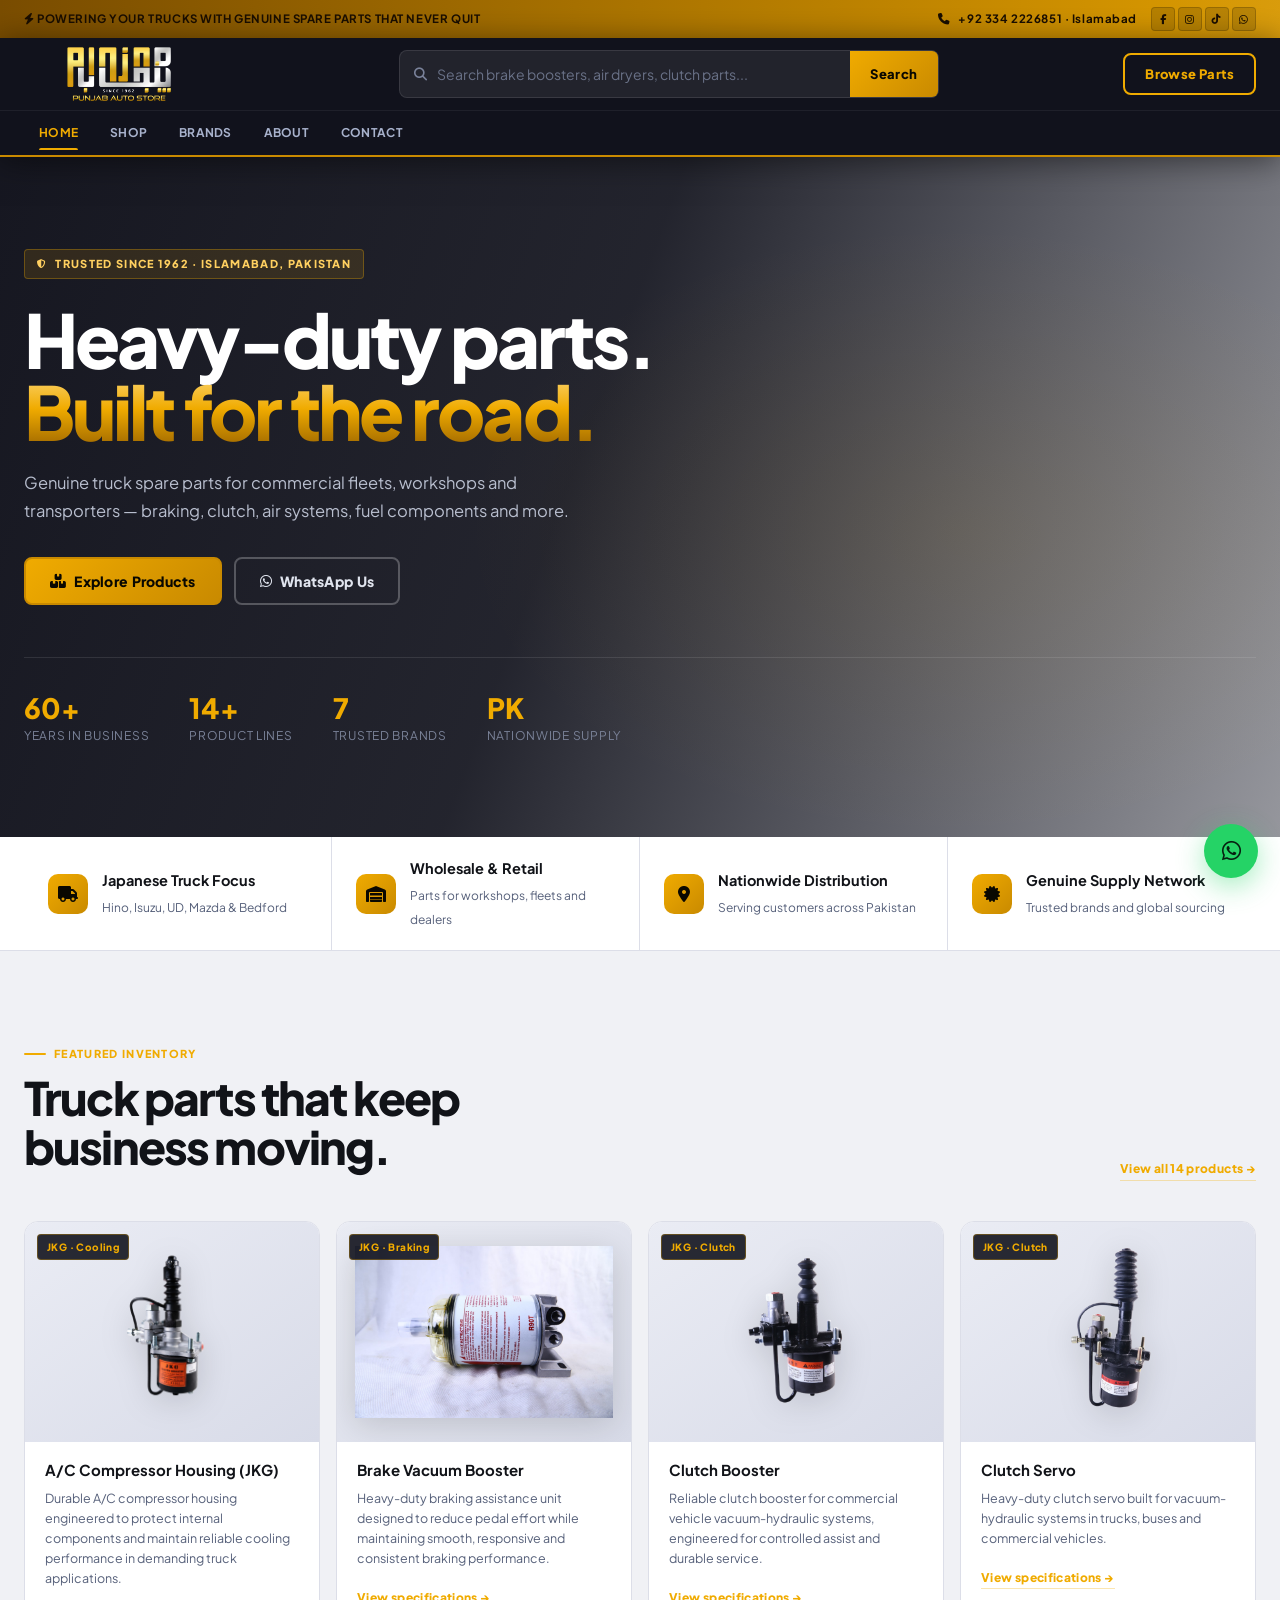
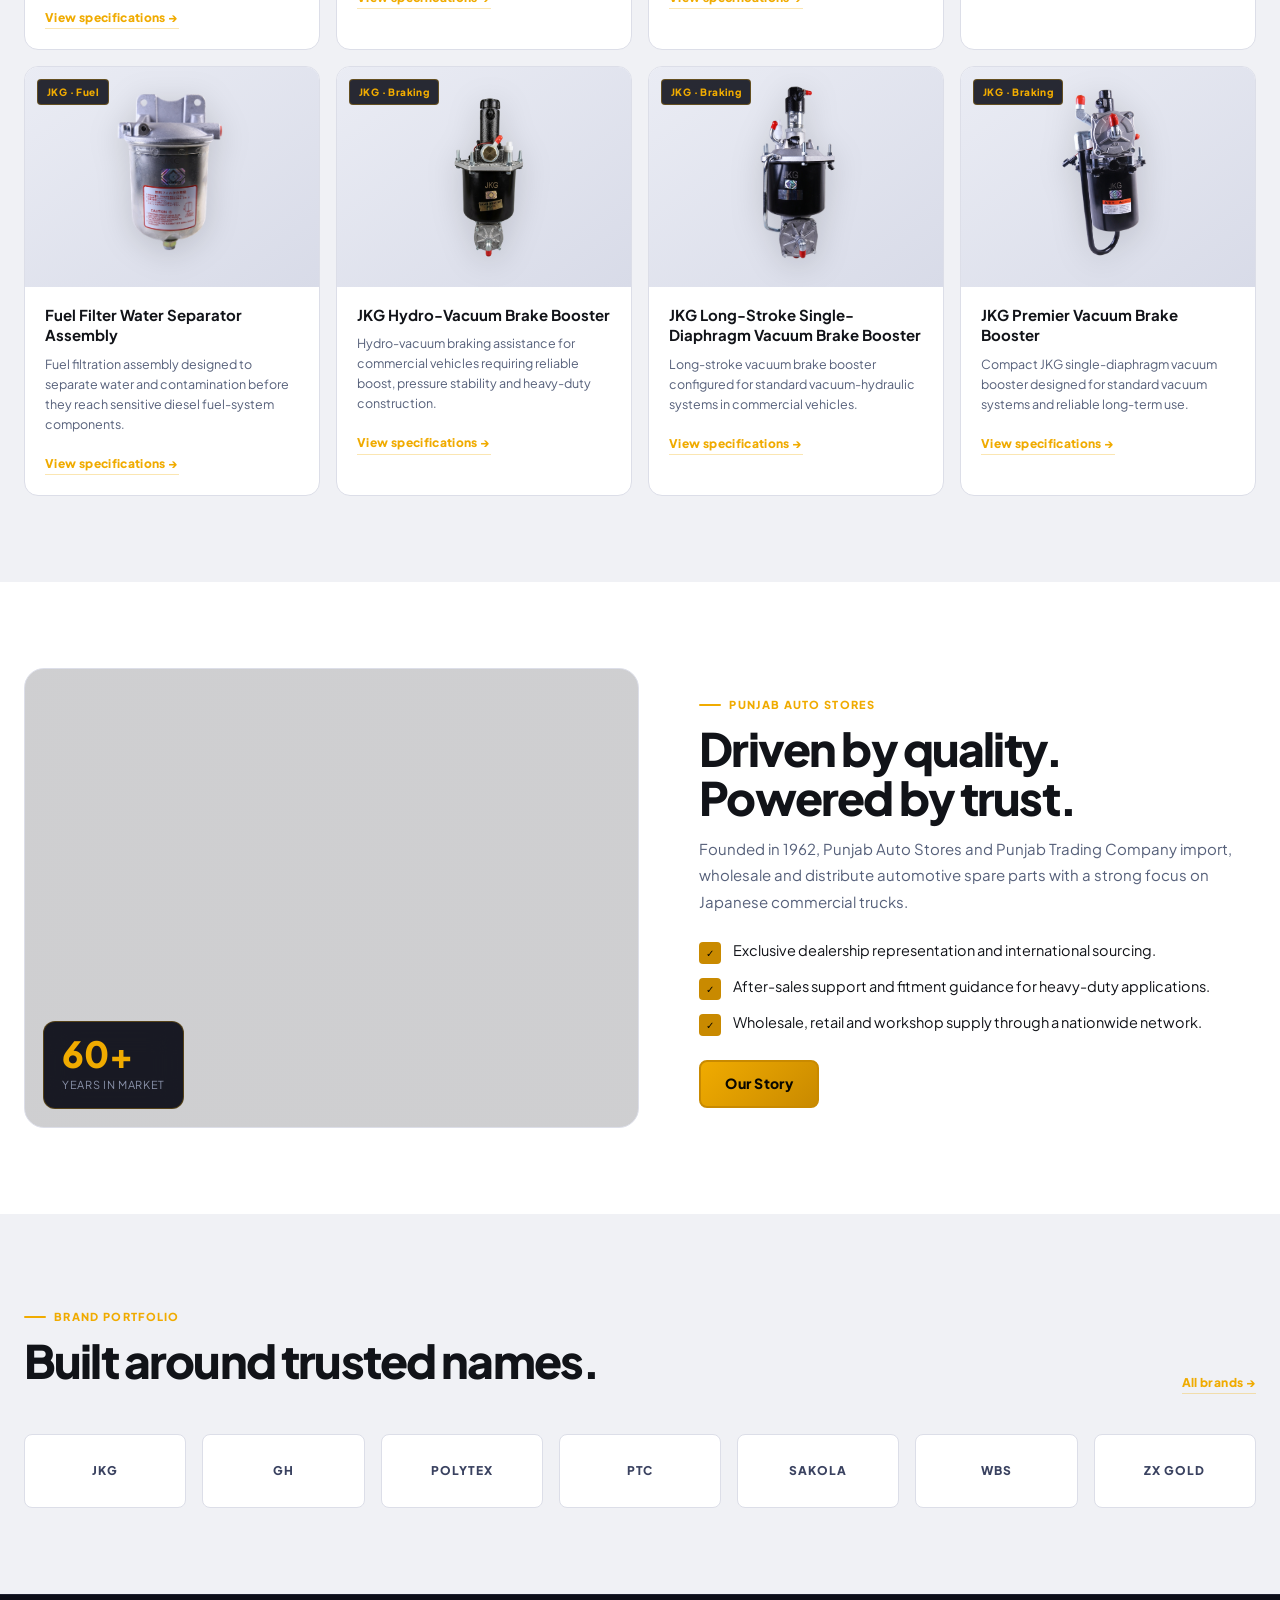
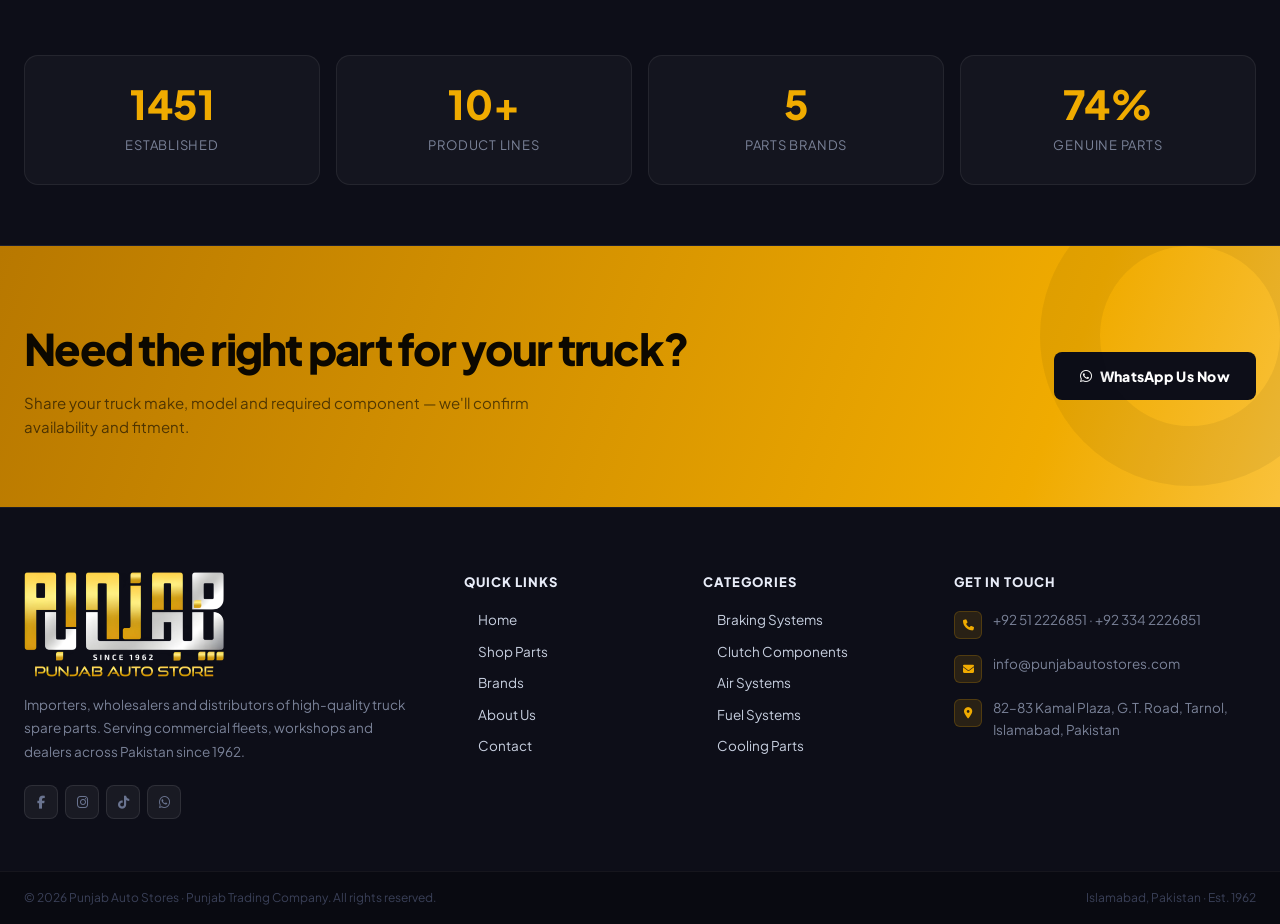
==== index.html @ 37860de4 "Design overhaul: professional auto parts look - Sharper industrial styling (reduced radius, bolder t" ====
<!doctype html><html lang="en"><head><meta charset="utf-8"><meta name="viewport" content="width=device-width,initial-scale=1"><meta name="description" content="Punjab Auto Stores — truck spare parts, braking, clutch, air-system and fuel components in Pakistan."><title>Punjab Auto Stores | Heavy-Duty Truck Parts</title><link rel="preconnect" href="https://fonts.googleapis.com"><link rel="preconnect" href="https://fonts.gstatic.com" crossorigin><link rel="stylesheet" href="assets/styles.css"><link rel="stylesheet" href="https://cdnjs.cloudflare.com/ajax/libs/font-awesome/6.5.1/css/all.min.css"></head><body>
<div class="topbar"><div class="container"><span><i class="fas fa-bolt"></i> POWERING YOUR TRUCKS WITH GENUINE SPARE PARTS THAT NEVER QUIT</span><div class="topbar-right"><span class="topbar-phone"><i class="fas fa-phone"></i> +92 334 2226851 · Islamabad</span><div class="topbar-social"><a class="soc-fb" href="#" target="_blank" aria-label="Facebook"><i class="fab fa-facebook-f"></i></a><a class="soc-ig" href="#" target="_blank" aria-label="Instagram"><i class="fab fa-instagram"></i></a><a class="soc-tt" href="#" target="_blank" aria-label="TikTok"><i class="fab fa-tiktok"></i></a><a class="soc-wa" href="https://wa.me/923342226851" target="_blank" aria-label="WhatsApp"><i class="fab fa-whatsapp"></i></a></div></div></div></div>
<header class="header"><div class="header-top"><div class="container"><a class="brand" href="index.html"><img src="assets/logo.webp" alt="Punjab Auto Stores"></a><div class="header-search"><i class="fas fa-search si"></i><input type="text" id="headerSearch" class="hsearch-input" placeholder="Search brake boosters, air dryers, clutch parts..."><button class="hsearch-btn" onclick="goSearch()">Search</button></div><a class="nav-cta" href="shop.html">Browse Parts</a><button class="hamb" aria-label="Menu">☰</button></div></div><div class="header-nav"><div class="container"><nav class="menu"><a class="active" href="index.html">Home</a><a href="shop.html">Shop</a><a href="brands.html">Brands</a><a href="about.html">About</a><a href="contact.html">Contact</a></nav></div></div></header>

<main>
<section class="hero">
  <div class="container hero-inner">
    <div class="hero-tag"><i class="fas fa-shield-halved"></i> TRUSTED SINCE 1962 · ISLAMABAD, PAKISTAN</div>
    <h1>Heavy-duty parts.<br><span class="gold">Built for the road.</span></h1>
    <p>Genuine truck spare parts for commercial fleets, workshops and transporters — braking, clutch, air systems, fuel components and more.</p>
    <div class="actions"><a class="btn btn-primary" href="shop.html"><i class="fas fa-boxes-stacked"></i> Explore Products</a><a class="btn btn-secondary" href="https://wa.me/923342226851" target="_blank"><i class="fab fa-whatsapp"></i> WhatsApp Us</a></div>
    <div class="hero-stats">
      <div class="hero-stat"><strong>60+</strong><span>Years in Business</span></div>
      <div class="hero-stat"><strong>14+</strong><span>Product Lines</span></div>
      <div class="hero-stat"><strong>7</strong><span>Trusted Brands</span></div>
      <div class="hero-stat"><strong>PK</strong><span>Nationwide Supply</span></div>
    </div>
  </div>
</section>

<section class="truststrip">
  <div class="container">
    <div class="trustitem"><div class="ti-icon"><i class="fas fa-truck"></i></div><div><b>Japanese Truck Focus</b><span>Hino, Isuzu, UD, Mazda &amp; Bedford</span></div></div>
    <div class="trustitem"><div class="ti-icon"><i class="fas fa-warehouse"></i></div><div><b>Wholesale &amp; Retail</b><span>Parts for workshops, fleets and dealers</span></div></div>
    <div class="trustitem"><div class="ti-icon"><i class="fas fa-location-dot"></i></div><div><b>Nationwide Distribution</b><span>Serving customers across Pakistan</span></div></div>
    <div class="trustitem"><div class="ti-icon"><i class="fas fa-certificate"></i></div><div><b>Genuine Supply Network</b><span>Trusted brands and global sourcing</span></div></div>
  </div>
</section>

<section class="section">
  <div class="container">
    <div class="section-head">
      <div>
        <div class="section-label">Featured Inventory</div>
        <h2>Truck parts that keep<br>business moving.</h2>
      </div>
      <a class="link" href="shop.html">View all 14 products →</a>
    </div>
    <div id="featuredGrid" class="grid products"></div>
  </div>
</section>

<section class="section section-alt">
  <div class="container">
    <div class="split">
      <div class="image-panel fade"><div class="years"><strong>60+</strong><span>Years in Market</span></div></div>
      <div class="fade">
        <div class="section-label">Punjab Auto Stores</div>
        <h2>Driven by quality.<br>Powered by trust.</h2>
        <p class="lead">Founded in 1962, Punjab Auto Stores and Punjab Trading Company import, wholesale and distribute automotive spare parts with a strong focus on Japanese commercial trucks.</p>
        <div class="checklist">
          <div class="check"><i>✓</i><span>Exclusive dealership representation and international sourcing.</span></div>
          <div class="check"><i>✓</i><span>After-sales support and fitment guidance for heavy-duty applications.</span></div>
          <div class="check"><i>✓</i><span>Wholesale, retail and workshop supply through a nationwide network.</span></div>
        </div>
        <a class="btn btn-primary" href="about.html">Our Story</a>
      </div>
    </div>
  </div>
</section>

<section class="section">
  <div class="container">
    <div class="section-head">
      <div>
        <div class="section-label">Brand Portfolio</div>
        <h2>Built around trusted names.</h2>
      </div>
      <a class="link" href="brands.html">All brands →</a>
    </div>
    <div class="grid brands">
      <div class="brand-card">JKG</div><div class="brand-card">GH</div><div class="brand-card">POLYTEX</div><div class="brand-card">PTC</div><div class="brand-card">SAKOLA</div><div class="brand-card">WBS</div><div class="brand-card">ZX GOLD</div>
    </div>
  </div>
</section>

<div class="stats-band">
  <div class="container">
    <div class="grid stats">
      <div class="stat fade"><strong>1962</strong><span>Established</span></div>
      <div class="stat fade"><strong>14+</strong><span>Product Lines</span></div>
      <div class="stat fade"><strong>7</strong><span>Parts Brands</span></div>
      <div class="stat fade"><strong>100%</strong><span>Genuine Parts</span></div>
    </div>
  </div>
</div>

<section class="cta">
  <div class="container">
    <div>
      <h2>Need the right part for your truck?</h2>
      <p>Share your truck make, model and required component — we'll confirm availability and fitment.</p>
    </div>
    <a class="btn" target="_blank" href="https://wa.me/923342226851"><i class="fab fa-whatsapp"></i> WhatsApp Us Now</a>
  </div>
</section>
</main>

<footer class="footer"><div class="footer-top"><div class="container"><div class="footer-grid"><div class="footer-brand"><img src="assets/logo.webp" alt="Punjab Auto Stores"><p>Importers, wholesalers and distributors of high-quality truck spare parts. Serving commercial fleets, workshops and dealers across Pakistan since 1962.</p><div class="footer-social"><a class="soc-fb" href="#" target="_blank" aria-label="Facebook"><i class="fab fa-facebook-f"></i></a><a class="soc-ig" href="#" target="_blank" aria-label="Instagram"><i class="fab fa-instagram"></i></a><a class="soc-tt" href="#" target="_blank" aria-label="TikTok"><i class="fab fa-tiktok"></i></a><a class="soc-wa" href="https://wa.me/923342226851" target="_blank" aria-label="WhatsApp"><i class="fab fa-whatsapp"></i></a></div></div><div><h4>Quick Links</h4><div class="footer-links"><a href="index.html">Home</a><a href="shop.html">Shop Parts</a><a href="brands.html">Brands</a><a href="about.html">About Us</a><a href="contact.html">Contact</a></div></div><div><h4>Categories</h4><div class="footer-links"><a href="shop.html">Braking Systems</a><a href="shop.html">Clutch Components</a><a href="shop.html">Air Systems</a><a href="shop.html">Fuel Systems</a><a href="shop.html">Cooling Parts</a></div></div><div><h4>Get in Touch</h4><ul class="footer-contact-list"><li><span class="fc-icon"><i class="fas fa-phone"></i></span><span>+92 51 2226851 · +92 334 2226851</span></li><li><span class="fc-icon"><i class="fas fa-envelope"></i></span><a href="mailto:info@punjabautostores.com">info@punjabautostores.com</a></li><li><span class="fc-icon"><i class="fas fa-location-dot"></i></span><span>82–83 Kamal Plaza, G.T. Road, Tarnol, Islamabad, Pakistan</span></li></ul></div></div></div></div><div class="footer-bottom"><div class="container"><span>© 2026 Punjab Auto Stores · Punjab Trading Company. All rights reserved.</span><span>Islamabad, Pakistan · Est. 1962</span></div></div></footer>
<a class="whatsapp" href="https://wa.me/923342226851" target="_blank" aria-label="WhatsApp"><i class="fab fa-whatsapp"></i></a>
<script src="assets/app.js"></script></body></html>
---- assets/styles.css ----
@import url('https://fonts.googleapis.com/css2?family=Plus+Jakarta+Sans:ital,wght@0,300;0,400;0,500;0,600;0,700;0,800&display=swap');

:root{
  --bg:#f0f1f5;--surface:#f7f8fc;--surface2:#fff;
  --text:#111318;--muted:#56607a;
  --gold:#c98a00;--gold2:#f0ab00;--gold3:#ffd060;--gold-dim:rgba(212,149,0,.1);
  --dark:#0d0e18;--dark2:#161824;--dark3:#1e2030;
  --line:#dcdee8;--white:#fff;
  --max:1240px;--radius:14px;--radius-sm:8px;
  --ease:cubic-bezier(.4,0,.2,1);--spring:cubic-bezier(.34,1.56,.64,1);
}

*,*::before,*::after{box-sizing:border-box}
html{scroll-behavior:smooth}
body{
  margin:0;background:var(--bg);color:var(--text);
  font-family:'Plus Jakarta Sans',ui-sans-serif,system-ui,-apple-system,Arial,sans-serif;
  line-height:1.6;font-size:15px;-webkit-font-smoothing:antialiased;
}
a{color:inherit;text-decoration:none}
img{max-width:100%;display:block}
.container{width:min(var(--max),calc(100% - 48px));margin:auto}

/* ── Gold Topbar ── */
.topbar{
  background:linear-gradient(90deg,#7a4d00,#d49500 30%,#ffd060 55%,#d49500 78%,#7a4d00);
  background-size:300% 100%;animation:shimmerBg 9s linear infinite;
  color:#1a0e00;font-size:11.5px;font-weight:700;letter-spacing:.05em;
}
.topbar .container{
  display:flex;justify-content:space-between;align-items:center;
  gap:16px;padding:7px 0;flex-wrap:wrap;
}
.topbar-right{display:flex;align-items:center;gap:14px;flex-shrink:0}
.topbar-phone{font-size:11.5px;font-weight:700;color:#1a0e00;white-space:nowrap}
.topbar-phone i{margin-right:5px}
.topbar-social{display:flex;gap:3px}
.topbar-social a{
  width:24px;height:24px;border-radius:4px;display:grid;place-items:center;
  color:#1a0e00;background:rgba(0,0,0,.14);border:1px solid rgba(0,0,0,.18);
  font-size:10px;transition:background .18s,transform .18s var(--spring);
}
.topbar-social a:hover{background:rgba(0,0,0,.26);transform:translateY(-1px)}
@keyframes shimmerBg{0%{background-position:0 50%}50%{background-position:100% 50%}100%{background-position:0 50%}}

/* ── Header ── */
.header{
  position:sticky;top:0;z-index:100;
  background:rgba(13,14,24,.98);
  backdrop-filter:blur(20px);-webkit-backdrop-filter:blur(20px);
  border-bottom:2px solid var(--gold);
  box-shadow:0 4px 30px rgba(0,0,0,.5);
}
.header-top{border-bottom:1px solid rgba(255,255,255,.06)}
.header-top .container{
  display:flex;align-items:center;gap:16px;
  min-height:72px;justify-content:space-between;
}
.brand img{width:190px;max-height:54px;object-fit:contain;transition:opacity .2s}
.brand:hover img{opacity:.85}

.header-search{
  flex:1;max-width:540px;display:flex;align-items:center;
  background:rgba(255,255,255,.07);border:1.5px solid rgba(255,255,255,.1);
  border-radius:var(--radius-sm);padding-left:14px;gap:10px;
  transition:border-color .2s,box-shadow .2s;
}
.header-search:focus-within{border-color:var(--gold2);box-shadow:0 0 0 3px rgba(240,171,0,.15)}
.header-search .si{color:#7a829a;font-size:13px;flex-shrink:0}
.hsearch-input{
  flex:1;background:none;border:none;outline:none;
  color:#e8eaf2;font-family:inherit;font-size:14px;padding:12px 0;
}
.hsearch-input::placeholder{color:#6a7288}
.hsearch-btn{
  background:linear-gradient(135deg,var(--gold2),var(--gold));
  color:#0a0800;border:none;padding:9px 20px;border-radius:0 6px 6px 0;
  font-weight:800;font-size:13px;cursor:pointer;font-family:inherit;
  min-height:46px;letter-spacing:.03em;transition:opacity .18s;white-space:nowrap;
}
.hsearch-btn:hover{opacity:.88}
.nav-cta{
  padding:9px 20px;border:2px solid var(--gold2);border-radius:var(--radius-sm);
  color:var(--gold2);font-weight:800;font-size:13px;white-space:nowrap;flex-shrink:0;
  letter-spacing:.03em;
  transition:background .2s,color .2s,transform .22s var(--spring);
}
.nav-cta:hover{background:var(--gold2);color:#0a0800;transform:translateY(-2px)}
.hamb{display:none;background:none;border:0;color:#e8eaf2;font-size:24px;cursor:pointer;padding:4px;flex-shrink:0}

.header-nav .container{display:flex;align-items:center;min-height:44px}
.menu{display:flex;align-items:center;gap:2px;font-size:13px;font-weight:700;letter-spacing:.02em}
.menu a{
  color:#a8b2cc;padding:7px 15px;border-radius:var(--radius-sm);position:relative;
  transition:color .2s,background .2s;text-transform:uppercase;font-size:12px;
}
.menu a:hover{color:#fff;background:rgba(255,255,255,.07)}
.menu a.active{color:var(--gold2)}
.menu a.active::after{
  content:'';position:absolute;bottom:0;left:15px;right:15px;
  height:2px;background:var(--gold2);border-radius:2px 2px 0 0;
}

/* ── Hero ── */
.hero{
  min-height:680px;display:grid;align-items:center;
  position:relative;overflow:hidden;
  background:
    linear-gradient(110deg,rgba(13,14,24,.96) 0%,rgba(13,14,24,.9) 45%,rgba(13,14,24,.4) 100%),
    url('https://punjabautostores.com/wp-content/uploads/2026/05/car-parts-spares-and-accesoires-auto-service-and-car-repair-workshop-concept--1024x512.jpg') center/cover no-repeat;
}
.hero::before{
  content:'';position:absolute;inset:0;pointer-events:none;
  background:radial-gradient(ellipse 60% 70% at 75% 55%,rgba(240,171,0,.07),transparent 65%);
}
.hero-inner{position:relative;z-index:2;padding:70px 0}
.hero-tag{
  display:inline-flex;align-items:center;gap:8px;
  background:rgba(240,171,0,.12);border:1px solid rgba(240,171,0,.3);
  border-radius:4px;padding:5px 12px;
  color:var(--gold3);font-size:11px;font-weight:800;letter-spacing:.12em;text-transform:uppercase;
  margin-bottom:24px;
}
.hero-tag i{font-size:9px}

.eyebrow{
  display:inline-flex;align-items:center;gap:10px;
  color:var(--gold2);font-weight:700;letter-spacing:.14em;
  text-transform:uppercase;font-size:11.5px;
}
.eyebrow::before{content:'';width:28px;height:2px;background:var(--gold2);border-radius:2px;flex-shrink:0}

h1{
  font-size:clamp(40px,5.8vw,78px);line-height:.97;
  letter-spacing:-.04em;margin:0 0 22px;max-width:820px;
  font-weight:800;animation:slideUp .7s var(--ease) both;color:#fff;
}
@keyframes slideUp{from{opacity:0;transform:translateY(24px)}to{opacity:1;transform:none}}
.hero p{max-width:560px;font-size:16.5px;color:#b8bece;animation:slideUp .7s .12s var(--ease) both;line-height:1.7;margin:0 0 32px}
.gold{
  background:linear-gradient(180deg,#ffe090,#f0ab00 48%,#8c5800);
  -webkit-background-clip:text;background-clip:text;color:transparent;
}

.actions{display:flex;gap:12px;flex-wrap:wrap;animation:slideUp .7s .24s var(--ease) both}
.btn{
  display:inline-flex;align-items:center;justify-content:center;gap:8px;
  min-height:48px;padding:0 24px;border-radius:var(--radius-sm);
  font-weight:800;font-size:14px;border:2px solid transparent;cursor:pointer;
  font-family:inherit;letter-spacing:.02em;
  transition:transform .22s var(--spring),box-shadow .22s var(--ease),background .2s,border-color .2s,color .2s;
}
.btn-primary{background:linear-gradient(135deg,var(--gold2),var(--gold));color:#0a0800;border-color:var(--gold)}
.btn-primary:hover{transform:translateY(-3px);box-shadow:0 14px 36px rgba(240,171,0,.4)}
.btn-secondary{border-color:rgba(255,255,255,.25);background:transparent;color:#e0e4ee}
.btn-secondary:hover{transform:translateY(-3px);border-color:rgba(255,255,255,.5);background:rgba(255,255,255,.07);box-shadow:0 8px 26px rgba(0,0,0,.3)}

/* hero stats row */
.hero-stats{
  display:flex;gap:40px;margin-top:52px;padding-top:36px;
  border-top:1px solid rgba(255,255,255,.1);
  animation:slideUp .7s .36s var(--ease) both;
}
.hero-stat strong{display:block;font-size:28px;font-weight:800;color:var(--gold2);line-height:1}
.hero-stat span{font-size:12px;color:#7a8298;margin-top:4px;display:block;text-transform:uppercase;letter-spacing:.06em}

/* ── Trust strip ── */
.truststrip{background:#fff;border-bottom:1px solid var(--line)}
.truststrip .container{display:grid;grid-template-columns:repeat(4,1fr)}
.trustitem{
  padding:20px 24px;border-right:1px solid var(--line);
  display:flex;align-items:center;gap:14px;
  transition:background .2s;
}
.trustitem:last-child{border-right:0}
.trustitem:hover{background:rgba(212,149,0,.04)}
.ti-icon{
  width:40px;height:40px;border-radius:10px;flex:0 0 40px;
  background:linear-gradient(135deg,var(--gold2),var(--gold));
  display:grid;place-items:center;color:#0a0800;font-size:16px;
}
.trustitem b{display:block;color:var(--text);font-size:14.5px;font-weight:700;margin-bottom:2px}
.trustitem span{color:var(--muted);font-size:12px}

/* ── Sections ── */
.section{padding:86px 0}
.section-alt{background:#fff}
.section-dark{background:var(--dark);color:#fff}
.section-head{display:flex;justify-content:space-between;align-items:flex-end;gap:20px;margin-bottom:40px}
.section-label{
  display:inline-flex;align-items:center;gap:8px;
  color:var(--gold2);font-weight:800;letter-spacing:.12em;
  text-transform:uppercase;font-size:11px;margin-bottom:10px;
}
.section-label::before{content:'';width:22px;height:2px;background:var(--gold2);border-radius:2px}
.section h2{font-size:clamp(28px,3.6vw,48px);line-height:1.06;letter-spacing:-.04em;margin:0 0 10px;font-weight:800}
.section p.lead{color:var(--muted);max-width:580px;line-height:1.74;font-size:15px}
.section-dark p.lead{color:#8890a8}
.grid{display:grid;gap:16px}
.products{grid-template-columns:repeat(4,1fr)}

/* ── Product cards ── */
.card{
  background:#fff;border:1px solid var(--line);border-radius:var(--radius);
  overflow:hidden;position:relative;
  transition:transform .3s var(--spring),border-color .3s,box-shadow .3s;
}
.card:hover{transform:translateY(-6px);border-color:var(--gold2);box-shadow:0 18px 50px rgba(0,0,0,.1),0 0 0 1px rgba(212,149,0,.18)}
.product-visual{
  height:220px;position:relative;overflow:hidden;
  background:linear-gradient(145deg,#eaecf4,#d8dbe8);
  transition:background .3s;
}
.card:hover .product-visual{background:linear-gradient(145deg,#e2e5f0,#d0d3e0)}
.product-visual img{
  position:absolute;inset:0;width:100%;height:100%;
  object-fit:contain;padding:18px;z-index:2;
  transition:transform .35s var(--ease);
  filter:drop-shadow(0 6px 16px rgba(0,0,0,.15));
}
.card:hover .product-visual img{transform:scale(1.07) translateY(-3px)}
.product-visual::before{
  content:'';position:absolute;
  width:110px;height:110px;border:18px solid #9ea4b8;border-radius:50%;
  left:50%;top:50%;transform:translate(-50%,-50%) rotate(-18deg);
  box-shadow:inset 0 0 0 8px #7880a0,0 14px 30px rgba(0,0,0,.16);
}
.product-visual.has-image::before,.product-visual.has-image::after{display:none}
.product-visual::after{
  content:'';position:absolute;
  width:54px;height:130px;border-radius:14px;
  background:linear-gradient(90deg,#8890a8,#c8ccd8 42%,#909aac);
  left:56%;top:39%;transform:translate(-50%,-50%) rotate(35deg);
  box-shadow:0 12px 22px rgba(0,0,0,.14);
}
.product-badge{
  position:absolute;top:12px;left:12px;
  background:rgba(13,14,24,.88);color:var(--gold2);
  border:1px solid rgba(212,149,0,.35);border-radius:4px;
  padding:4px 9px;font-size:10px;font-weight:800;z-index:4;letter-spacing:.04em;
}
.card-body{padding:18px 20px 20px}
.card-body h3{font-size:15px;line-height:1.35;margin:0 0 8px;font-weight:700;color:var(--text)}
.card-body p{color:var(--muted);font-size:12.5px;margin:0 0 16px;line-height:1.6}
.link{
  display:inline-flex;align-items:center;gap:6px;
  color:var(--gold2);font-weight:800;font-size:12px;letter-spacing:.03em;
  border-bottom:1px solid rgba(240,171,0,.3);padding-bottom:1px;
  transition:gap .2s,color .2s,border-color .2s;
}
.link:hover{gap:10px;color:var(--gold);border-color:var(--gold)}

/* ── Brand cards (home) ── */
.brands{grid-template-columns:repeat(7,1fr)}
.brand-card{
  border:1.5px solid var(--line);border-radius:var(--radius-sm);background:#fff;
  padding:26px 10px;text-align:center;
  font-weight:900;letter-spacing:.08em;font-size:12px;color:#3a4260;
  transition:color .25s,background .25s,border-color .25s,transform .25s var(--spring),box-shadow .25s;
}
.brand-card:hover{color:#fff;background:linear-gradient(145deg,#f5b800,var(--gold));border-color:var(--gold);transform:translateY(-5px);box-shadow:0 10px 28px rgba(212,149,0,.28)}

/* ── Split / about ── */
.split{display:grid;grid-template-columns:1.05fr .95fr;gap:60px;align-items:center}
.image-panel{
  min-height:460px;border-radius:20px;
  background:linear-gradient(rgba(13,14,24,.2),rgba(13,14,24,.2)),
    url('https://punjabautostores.com/wp-content/uploads/2026/04/new-metal-auto-parts-on-grey-background-1024x674.jpg') center/cover;
  position:relative;overflow:hidden;border:1px solid var(--line);
  transition:transform .4s var(--ease),box-shadow .4s;
}
.image-panel:hover{transform:scale(1.012);box-shadow:0 24px 56px rgba(0,0,0,.18)}
.years{
  position:absolute;bottom:18px;left:18px;
  background:rgba(13,14,24,.94);backdrop-filter:blur(14px);
  border:1px solid rgba(240,171,0,.28);border-radius:12px;padding:14px 18px;
}
.years strong{display:block;font-size:36px;color:var(--gold2);font-weight:800;line-height:1}
.years span{color:#8890a8;font-size:11px;margin-top:4px;display:block;text-transform:uppercase;letter-spacing:.06em}
.checklist{display:grid;gap:11px;margin:24px 0}
.check{display:flex;gap:12px;align-items:flex-start;color:var(--text);font-size:14.5px}
.check i{
  font-style:normal;width:22px;height:22px;border-radius:4px;
  background:var(--gold);color:#0a0800;display:grid;place-items:center;
  font-weight:900;font-size:10px;flex:0 0 22px;margin-top:3px;
}

/* ── Stats (dark band) ── */
.stats-band{background:var(--dark);padding:60px 0;border-top:1px solid var(--dark3);border-bottom:1px solid var(--dark3)}
.stats{grid-template-columns:repeat(4,1fr)}
.stat{
  padding:28px;border:1px solid rgba(255,255,255,.07);border-radius:var(--radius);
  background:rgba(255,255,255,.03);text-align:center;
  transition:border-color .25s,background .25s,transform .25s var(--spring);
}
.stat:hover{border-color:rgba(240,171,0,.3);background:rgba(240,171,0,.04);transform:translateY(-4px)}
.stat strong{display:block;color:var(--gold2);font-size:40px;font-weight:800;line-height:1;margin-bottom:8px}
.stat span{color:#7a8298;font-size:13px;text-transform:uppercase;letter-spacing:.06em}

/* ── CTA band ── */
.cta{
  padding:68px 0;
  background:linear-gradient(110deg,#b87800,#f0ab00 42%,#ffd060 58%,#f0ab00 74%,#b87800);
  background-size:200% 100%;animation:shimmerBg 8s linear infinite;
  color:#0c0800;position:relative;overflow:hidden;
}
.cta::before{
  content:'';position:absolute;right:-60px;top:-60px;
  width:300px;height:300px;border:60px solid rgba(0,0,0,.06);
  border-radius:50%;pointer-events:none;
}
.cta .container{display:flex;justify-content:space-between;align-items:center;gap:30px}
.cta h2{margin:0;font-size:clamp(26px,3.4vw,44px);letter-spacing:-.04em;font-weight:800}
.cta p{margin:8px 0 0;max-width:540px;color:rgba(0,0,0,.6);font-size:15px}
.cta .btn{
  background:var(--dark);color:#fff;white-space:nowrap;border-color:transparent;
  min-width:180px;flex-shrink:0;
}
.cta .btn:hover{background:#1c1e2a;transform:translateY(-3px);box-shadow:0 12px 30px rgba(0,0,0,.35)}

/* ── Footer ── */
.footer{background:var(--dark)}
.footer-top{padding:64px 0 52px;border-top:1px solid rgba(255,255,255,.06)}
.footer-grid{display:grid;grid-template-columns:1.55fr .75fr .8fr 1.2fr;gap:50px}
.footer-brand img{width:200px;margin-bottom:16px}
.footer-brand p{color:#7a8298;font-size:13.5px;line-height:1.74;margin:0 0 22px}
.footer-social{display:flex;gap:7px}
.footer-social a{
  width:34px;height:34px;border-radius:8px;display:grid;place-items:center;
  color:#6a7490;background:rgba(255,255,255,.05);border:1px solid rgba(255,255,255,.09);font-size:13px;
  transition:color .22s,background .22s,border-color .22s,transform .22s var(--spring);
}
.footer-social a:hover{transform:translateY(-3px)}
.footer-social .soc-fb:hover{color:#1877f2;background:rgba(24,119,242,.15);border-color:rgba(24,119,242,.4)}
.footer-social .soc-ig:hover{color:#e1306c;background:rgba(225,48,108,.15);border-color:rgba(225,48,108,.4)}
.footer-social .soc-tt:hover{color:#ff0050;background:rgba(255,0,80,.15);border-color:rgba(255,0,80,.36)}
.footer-social .soc-wa:hover{color:#25d366;background:rgba(37,211,102,.15);border-color:rgba(37,211,102,.36)}
.footer h4{margin:0 0 16px;color:#e8ecf8;font-size:13px;font-weight:800;text-transform:uppercase;letter-spacing:.08em}
.footer-links{display:grid;gap:10px}
.footer-links a{
  color:#c8d0e0;font-size:13.5px;display:flex;align-items:center;gap:6px;
  transition:color .2s,padding-left .2s;
}
.footer-links a::before{content:'→';font-size:11px;color:var(--gold);opacity:0;transition:opacity .2s}
.footer-links a:hover{color:#fff;padding-left:6px}
.footer-links a:hover::before{opacity:1}
.footer-contact-list{display:grid;gap:14px;padding:0;margin:0}
.footer-contact-list li{display:flex;gap:11px;align-items:flex-start;color:#7a8298;font-size:13.5px;list-style:none;line-height:1.6}
.footer-contact-list li a{color:#7a8298;transition:color .2s}
.footer-contact-list li a:hover{color:var(--gold2)}
.fc-icon{
  width:28px;height:28px;border-radius:6px;flex:0 0 28px;margin-top:2px;
  background:rgba(240,171,0,.12);border:1px solid rgba(240,171,0,.2);
  display:grid;place-items:center;color:var(--gold2);font-size:11px;
}
.footer-bottom{
  background:rgba(0,0,0,.3);border-top:1px solid rgba(255,255,255,.05);padding:16px 0;
}
.footer-bottom .container{display:flex;justify-content:space-between;align-items:center;gap:16px;flex-wrap:wrap}
.footer-bottom span{color:#3a4058;font-size:12px}

/* ── Page hero ── */
.page-hero h1{color:var(--text)}
.page-hero{
  padding:100px 0 60px;
  background:linear-gradient(160deg,#fff 60%,#eef0f8);
  border-bottom:1px solid var(--line);
}
.page-hero h1{font-size:clamp(38px,5vw,66px);margin-bottom:14px}
.crumbs{color:var(--muted);font-size:12.5px;margin-bottom:20px}
.crumbs a{color:var(--gold);transition:color .2s}
.crumbs a:hover{color:var(--text)}

/* ── Shop ── */
.shop-tools{display:flex;gap:12px;justify-content:space-between;margin-bottom:28px;flex-wrap:wrap}
.searchbox{display:flex;gap:10px;flex:1;max-width:520px}
.input,select,textarea{
  width:100%;background:#fff;border:1.5px solid var(--line);
  color:var(--text);border-radius:var(--radius-sm);padding:12px 14px;outline:none;
  font-family:inherit;font-size:14px;
  transition:border-color .2s,box-shadow .2s;
}
.input:focus,select:focus,textarea:focus{border-color:var(--gold2);box-shadow:0 0 0 3px rgba(240,171,0,.10)}
.filters{display:flex;gap:8px;flex-wrap:wrap}
.filter{
  padding:9px 16px;border:1.5px solid var(--line);border-radius:999px;
  background:#fff;color:var(--muted);cursor:pointer;
  font-weight:700;font-size:12px;font-family:inherit;letter-spacing:.03em;
  transition:all .2s;
}
.filter:hover{border-color:var(--gold2);color:var(--gold)}
.filter.active{background:var(--gold2);color:#0a0800;border-color:var(--gold2)}

/* ── Product detail ── */
.product-page{display:grid;grid-template-columns:1fr 1fr;gap:60px;align-items:start}
.detail-visual{
  min-height:490px;border-radius:20px;
  background:linear-gradient(145deg,#eaecf4,#d8dbe8);
  position:sticky;top:130px;border:1px solid var(--line);overflow:hidden;
  transition:box-shadow .3s;
}
.detail-visual:hover{box-shadow:0 20px 56px rgba(0,0,0,.12)}
.detail-visual img{
  position:absolute;inset:0;width:100%;height:100%;
  object-fit:contain;padding:30px;z-index:2;
  filter:drop-shadow(0 10px 28px rgba(0,0,0,.18));
}
.detail-visual.has-image::before,.detail-visual.has-image::after{display:none}
.detail-visual::before{
  content:'';position:absolute;
  width:240px;height:240px;border:44px solid #9ea4b8;border-radius:50%;
  left:50%;top:49%;transform:translate(-50%,-50%) rotate(-18deg);
  box-shadow:inset 0 0 0 14px #7880a0,0 30px 54px rgba(0,0,0,.12);
}
.detail-visual::after{
  content:'';position:absolute;
  width:110px;height:285px;border-radius:26px;
  background:linear-gradient(90deg,#8890a8,#c8ccd8 46%,#909aac);
  left:57%;top:41%;transform:translate(-50%,-50%) rotate(34deg);
  box-shadow:0 26px 44px rgba(0,0,0,.1);
}
.detail h1{font-size:clamp(28px,3.6vw,48px);line-height:1.06;margin:10px 0 16px;color:var(--text)}
.meta{display:flex;gap:8px;flex-wrap:wrap;margin-bottom:6px}
.pill{
  border:1.5px solid var(--line);border-radius:4px;
  padding:5px 12px;color:var(--muted);font-size:11.5px;font-weight:700;
  text-transform:uppercase;letter-spacing:.04em;
}
.specbox{margin:26px 0;border:1px solid var(--line);border-radius:var(--radius);overflow:hidden}
.specrow{display:grid;grid-template-columns:160px 1fr;border-bottom:1px solid var(--line)}
.specrow:last-child{border-bottom:0}
.specrow b,.specrow span{padding:13px 16px}
.specrow b{background:var(--surface);color:var(--gold);font-size:13px;font-weight:800;text-transform:uppercase;letter-spacing:.04em}
.specrow span{color:var(--text);font-size:13.5px}
.features{display:grid;gap:10px;margin:20px 0}
.features div{display:flex;gap:10px;color:var(--text);font-size:14px;align-items:flex-start;line-height:1.5}
.features div::before{
  content:'✓';color:#0a0800;background:var(--gold2);
  width:20px;height:20px;border-radius:3px;display:grid;place-items:center;
  font-size:11px;font-weight:900;flex:0 0 20px;margin-top:2px;
}

/* ── About ── */
.about-cards{grid-template-columns:repeat(3,1fr)}
.info-card{
  padding:28px;border:1px solid var(--line);border-radius:var(--radius);background:#fff;
  transition:border-color .25s,transform .25s var(--spring),box-shadow .25s;
}
.info-card:hover{border-color:var(--gold2);transform:translateY(-5px);box-shadow:0 14px 44px rgba(0,0,0,.08)}
.info-card h3{font-size:19px;margin-top:0;color:var(--text);font-weight:700}
.info-card p{color:var(--muted);font-size:14px;line-height:1.72}
.quote{border-left:3px solid var(--gold2);padding-left:22px;color:var(--text);font-size:17.5px;font-style:italic;line-height:1.72}

/* ── Brands page ── */
.brand-grid{grid-template-columns:repeat(3,1fr)}
.brand-feature{
  padding:32px;border-radius:var(--radius);border:1px solid var(--line);
  background:#fff;min-height:200px;position:relative;overflow:hidden;
  transition:border-color .25s,transform .25s var(--spring),box-shadow .25s;
}
.brand-feature::before{
  content:'';position:absolute;top:0;left:0;width:4px;height:100%;
  background:linear-gradient(var(--gold2),var(--gold));
  opacity:0;transition:opacity .25s;
}
.brand-feature:hover{border-color:var(--gold2);transform:translateY(-5px);box-shadow:0 16px 46px rgba(212,149,0,.1)}
.brand-feature:hover::before{opacity:1}
.brand-feature span{color:var(--gold);font-size:11px;font-weight:800;letter-spacing:.14em;text-transform:uppercase}
.brand-feature h3{font-size:26px;margin:8px 0;font-weight:800;color:var(--text)}
.brand-feature p{color:var(--muted);font-size:14px;line-height:1.66}

/* ── Contact ── */
.contact-grid{display:grid;grid-template-columns:.85fr 1.15fr;gap:40px}
.contact-card{padding:30px;border:1px solid var(--line);border-radius:var(--radius);background:#fff}
.contact-list{display:grid;gap:18px}
.contact-item b{display:block;color:var(--text);font-size:14px;font-weight:700;margin-bottom:4px}
.contact-item span,.contact-item a{color:var(--muted);font-size:13.5px}
.contact-item a:hover{color:var(--gold)}
.form{display:grid;gap:13px}
.form-row{display:grid;grid-template-columns:1fr 1fr;gap:13px}
.form textarea{min-height:145px;resize:vertical}
.notice{margin-top:10px;color:var(--muted);font-size:12px}

/* ── WhatsApp float ── */
.whatsapp{
  position:fixed;right:22px;bottom:22px;z-index:60;
  width:54px;height:54px;border-radius:50%;display:grid;place-items:center;
  background:#25D366;color:#062010;font-size:22px;
  box-shadow:0 8px 28px rgba(37,211,102,.42);
  transition:transform .25s var(--spring),box-shadow .25s;
  animation:waPulse 3.2s ease-in-out infinite;
}
.whatsapp:hover{transform:scale(1.13);box-shadow:0 14px 40px rgba(37,211,102,.58);animation:none}
@keyframes waPulse{
  0%,100%{box-shadow:0 8px 28px rgba(37,211,102,.42)}
  50%{box-shadow:0 8px 36px rgba(37,211,102,.66),0 0 0 8px rgba(37,211,102,.08)}
}

/* ── Animations ── */
.fade{opacity:0;transform:translateY(20px);transition:opacity .58s var(--ease),transform .58s var(--ease)}
.fade.in{opacity:1;transform:none}
.empty{grid-column:1/-1;padding:48px;text-align:center;border:1.5px dashed var(--line);border-radius:var(--radius);color:var(--muted)}

/* ── Responsive ── */
@media(max-width:980px){
  .header-search{max-width:100%;order:3;flex-basis:100%}
  .header-top .container{flex-wrap:wrap;min-height:auto;padding:12px 0;gap:12px}
  .header-nav{overflow:visible}
  .header-nav .container{min-height:0;padding:0}
  .menu{
    position:fixed;left:12px;right:12px;top:0;z-index:200;
    background:#0d0e18;border:1px solid rgba(255,255,255,.1);border-radius:var(--radius);
    padding:18px;display:none;flex-direction:column;align-items:stretch;gap:3px;
    margin-top:120px;box-shadow:0 10px 40px rgba(0,0,0,.5);
  }
  .menu.open{display:flex}
  .menu a{text-transform:none;font-size:14px;padding:10px 14px}
  .menu a.active::after{display:none}
  .hamb{display:block}
  .nav-cta{display:none}
  .hero-stats{gap:24px;flex-wrap:wrap}
  .products{grid-template-columns:repeat(2,1fr)}
  .brands{grid-template-columns:repeat(4,1fr)}
  .split,.product-page,.contact-grid{grid-template-columns:1fr}
  .detail-visual{position:relative;top:auto;min-height:380px}
  .footer-grid{grid-template-columns:1fr 1fr}
  .hero{min-height:600px}
  .truststrip .container{grid-template-columns:repeat(2,1fr)}
  .stats{grid-template-columns:repeat(2,1fr)}
}
@media(max-width:640px){
  .topbar .container{flex-direction:column;gap:6px;text-align:center}
  .topbar-right{justify-content:center}
  .brand img{width:155px}
  .hero{min-height:560px}
  .hero p{font-size:15px}
  .hero-stats{gap:20px}
  .truststrip .container,.stats{grid-template-columns:1fr}
  .trustitem{border-right:0;border-bottom:1px solid var(--line)}
  .products,.brands,.about-cards,.brand-grid{grid-template-columns:1fr}
  .section{padding:64px 0}
  .section-head{align-items:flex-start;flex-direction:column}
  .footer-grid{grid-template-columns:1fr}
  .footer-brand{text-align:center}
  .footer-brand img{margin:0 auto 16px}
  .footer-social{justify-content:center}
  .footer-bottom .container{flex-direction:column;text-align:center}
  .cta .container{align-items:flex-start;flex-direction:column}
  .form-row{grid-template-columns:1fr}
  .specrow{grid-template-columns:1fr}
  .specrow b{padding-bottom:4px}
  .specrow span{padding-top:5px}
  .product-visual{height:200px}
}
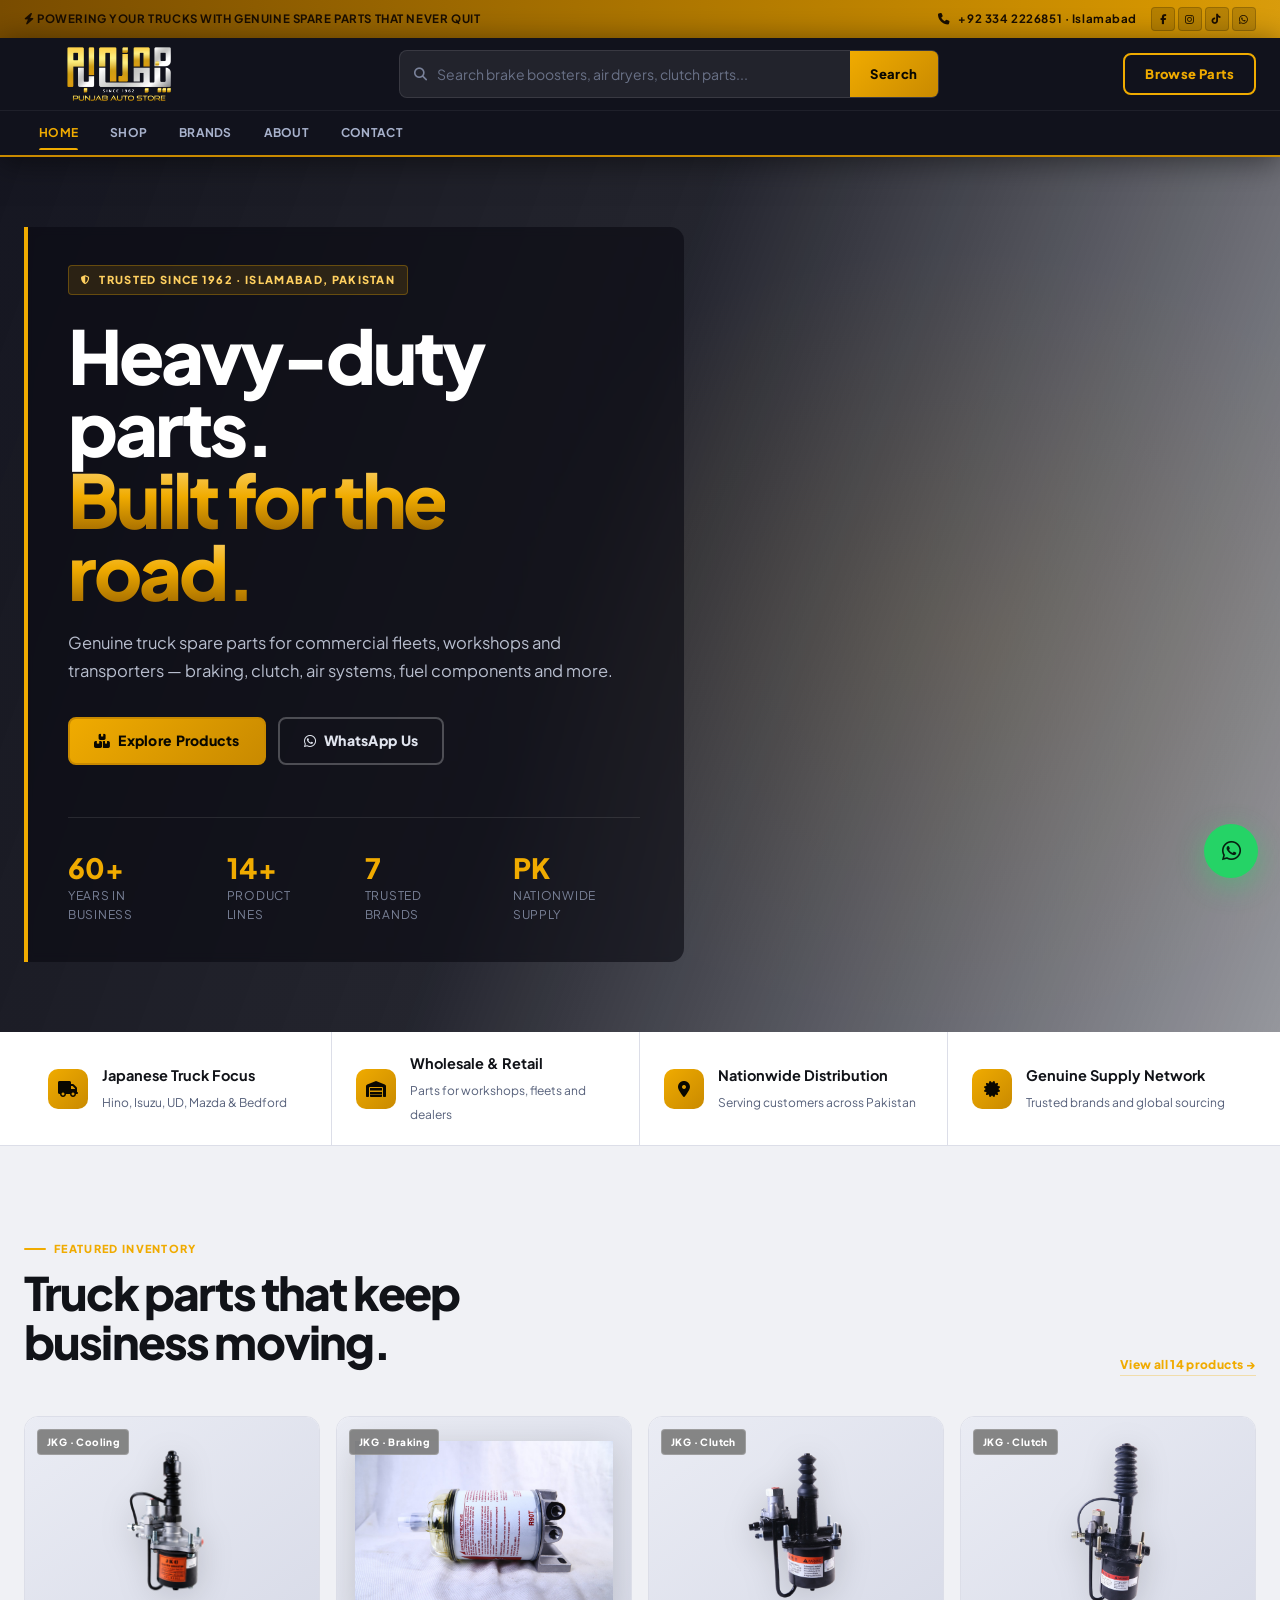
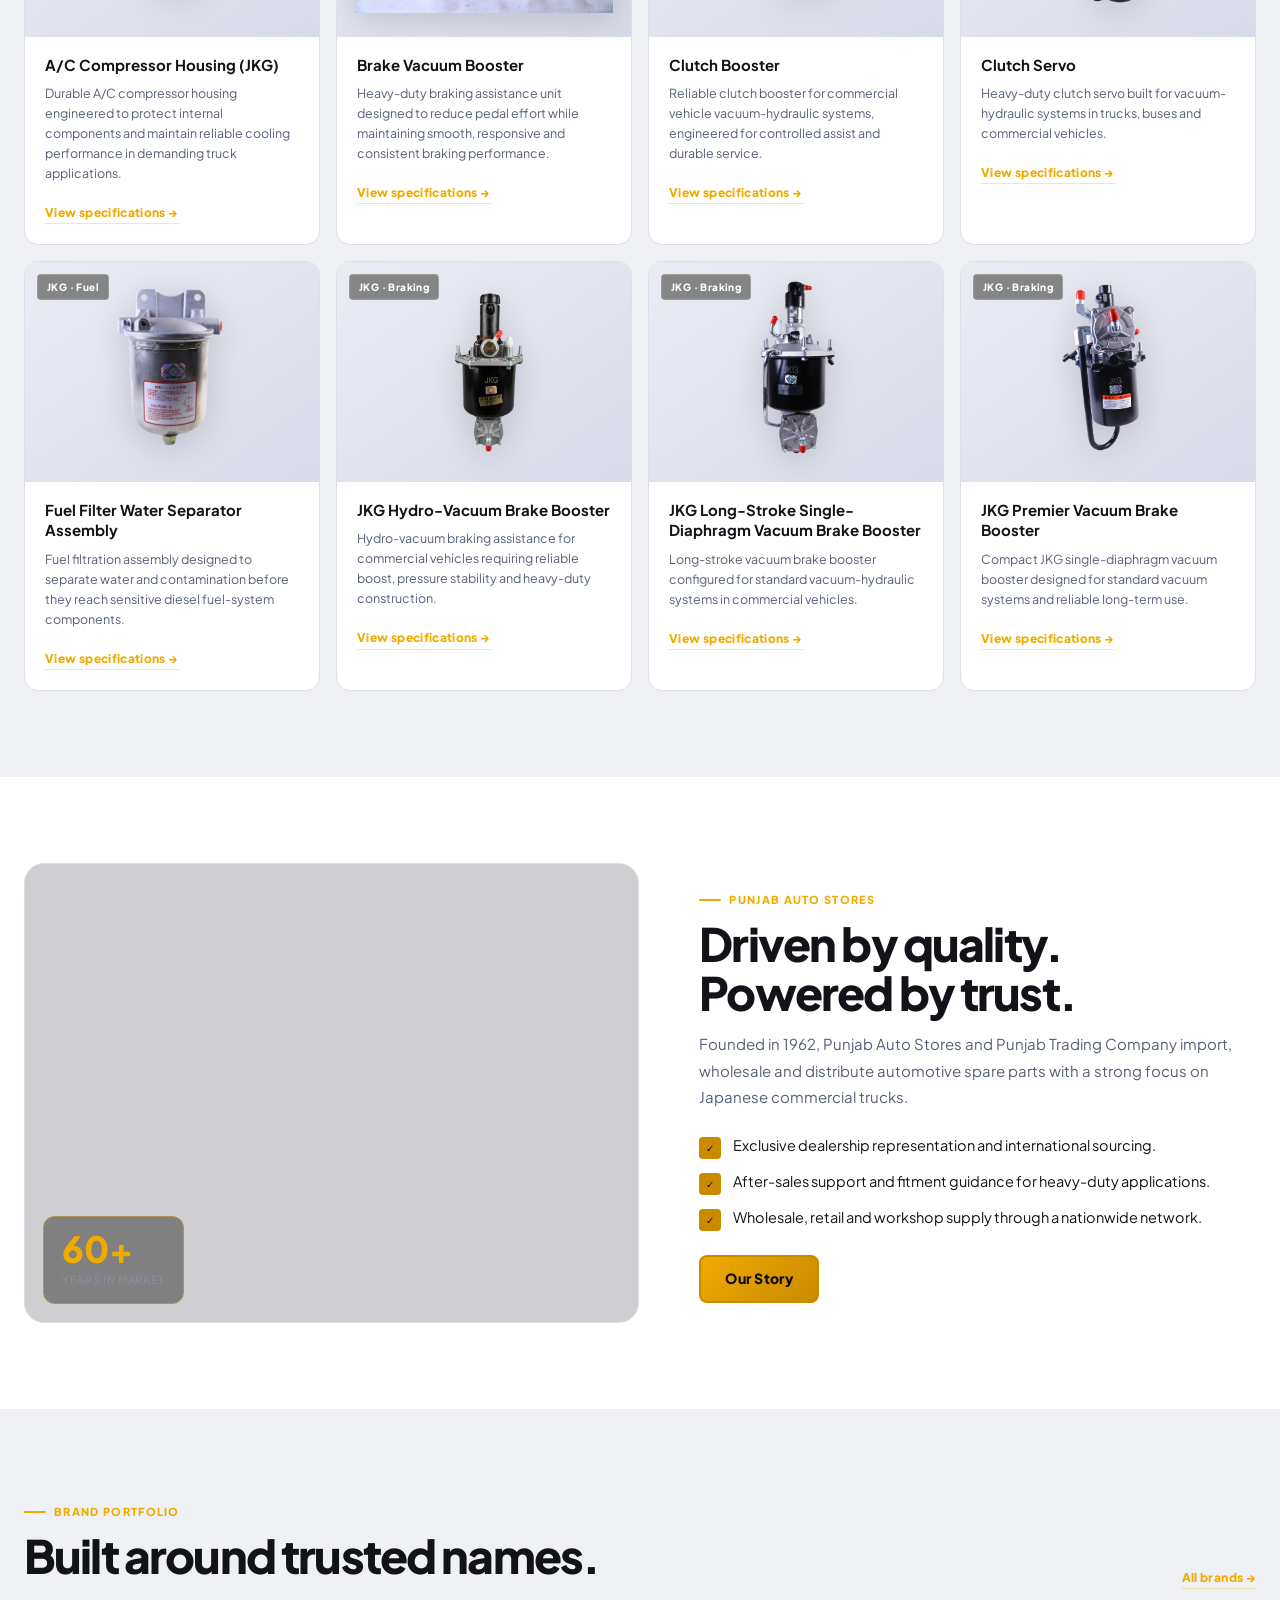
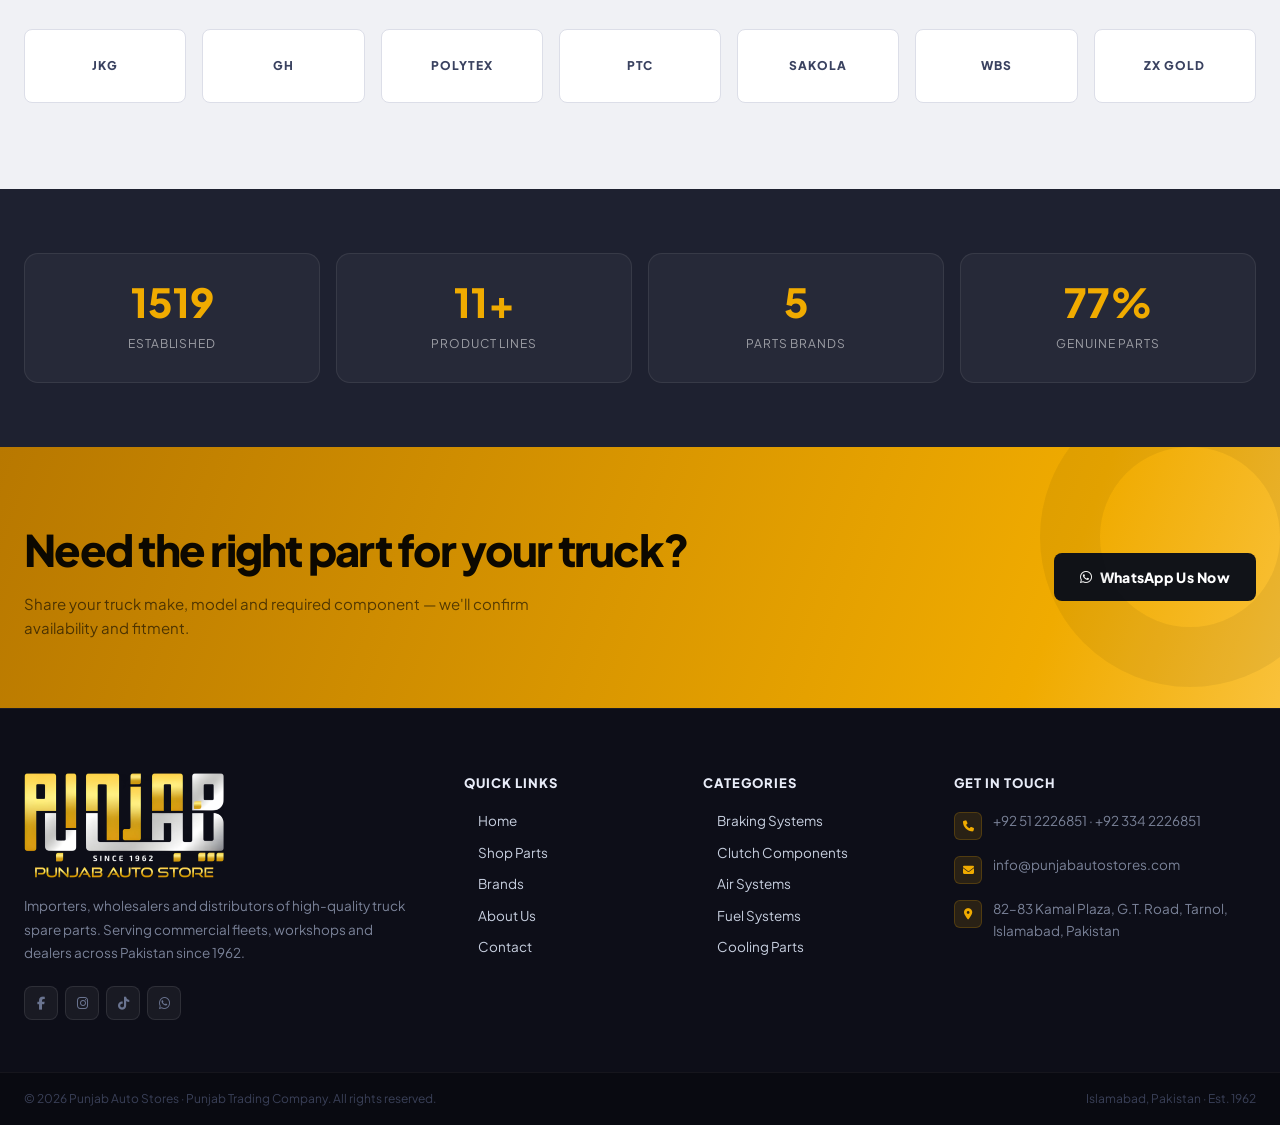
==== commit e96cfe37: "Hero dark textbox + CTA button dark fix Co-Authored-By: Claude Sonnet 4.6 <noreply@anthropic.com>" ====
--- a/index.html
+++ b/index.html
@@ -5,15 +5,17 @@
 <main>
 <section class="hero">
   <div class="container hero-inner">
-    <div class="hero-tag"><i class="fas fa-shield-halved"></i> TRUSTED SINCE 1962 · ISLAMABAD, PAKISTAN</div>
-    <h1>Heavy-duty parts.<br><span class="gold">Built for the road.</span></h1>
-    <p>Genuine truck spare parts for commercial fleets, workshops and transporters — braking, clutch, air systems, fuel components and more.</p>
-    <div class="actions"><a class="btn btn-primary" href="shop.html"><i class="fas fa-boxes-stacked"></i> Explore Products</a><a class="btn btn-secondary" href="https://wa.me/923342226851" target="_blank"><i class="fab fa-whatsapp"></i> WhatsApp Us</a></div>
-    <div class="hero-stats">
-      <div class="hero-stat"><strong>60+</strong><span>Years in Business</span></div>
-      <div class="hero-stat"><strong>14+</strong><span>Product Lines</span></div>
-      <div class="hero-stat"><strong>7</strong><span>Trusted Brands</span></div>
-      <div class="hero-stat"><strong>PK</strong><span>Nationwide Supply</span></div>
+    <div class="hero-textbox">
+      <div class="hero-tag"><i class="fas fa-shield-halved"></i> TRUSTED SINCE 1962 · ISLAMABAD, PAKISTAN</div>
+      <h1>Heavy-duty parts.<br><span class="gold">Built for the road.</span></h1>
+      <p>Genuine truck spare parts for commercial fleets, workshops and transporters — braking, clutch, air systems, fuel components and more.</p>
+      <div class="actions"><a class="btn btn-primary" href="shop.html"><i class="fas fa-boxes-stacked"></i> Explore Products</a><a class="btn btn-secondary" href="https://wa.me/923342226851" target="_blank"><i class="fab fa-whatsapp"></i> WhatsApp Us</a></div>
+      <div class="hero-stats">
+        <div class="hero-stat"><strong>60+</strong><span>Years in Business</span></div>
+        <div class="hero-stat"><strong>14+</strong><span>Product Lines</span></div>
+        <div class="hero-stat"><strong>7</strong><span>Trusted Brands</span></div>
+        <div class="hero-stat"><strong>PK</strong><span>Nationwide Supply</span></div>
+      </div>
     </div>
   </div>
 </section>
--- a/assets/styles.css
+++ b/assets/styles.css
@@ -114,6 +114,14 @@
   background:radial-gradient(ellipse 60% 70% at 75% 55%,rgba(240,171,0,.07),transparent 65%);
 }
 .hero-inner{position:relative;z-index:2;padding:70px 0}
+.hero-textbox{
+  background:rgba(10,11,18,.62);
+  border-left:4px solid var(--gold2);
+  padding:38px 44px 38px 40px;
+  border-radius:0 var(--radius) var(--radius) 0;
+  max-width:660px;
+  backdrop-filter:blur(4px);
+}
 .hero-tag{
   display:inline-flex;align-items:center;gap:8px;
   background:rgba(240,171,0,.12);border:1px solid rgba(240,171,0,.3);
@@ -235,8 +243,8 @@
 }
 .product-badge{
   position:absolute;top:12px;left:12px;
-  background:rgba(13,14,24,.88);color:var(--gold2);
-  border:1px solid rgba(212,149,0,.35);border-radius:4px;
+  background:rgba(124,124,124,.92);color:#fff;
+  border:1px solid rgba(255,255,255,.2);border-radius:4px;
   padding:4px 9px;font-size:10px;font-weight:800;z-index:4;letter-spacing:.04em;
 }
 .card-body{padding:18px 20px 20px}
@@ -272,8 +280,8 @@
 .image-panel:hover{transform:scale(1.012);box-shadow:0 24px 56px rgba(0,0,0,.18)}
 .years{
   position:absolute;bottom:18px;left:18px;
-  background:rgba(13,14,24,.94);backdrop-filter:blur(14px);
-  border:1px solid rgba(240,171,0,.28);border-radius:12px;padding:14px 18px;
+  background:rgba(124,124,124,.94);backdrop-filter:blur(14px);
+  border:1px solid rgba(240,171,0,.4);border-radius:12px;padding:14px 18px;
 }
 .years strong{display:block;font-size:36px;color:var(--gold2);font-weight:800;line-height:1}
 .years span{color:#8890a8;font-size:11px;margin-top:4px;display:block;text-transform:uppercase;letter-spacing:.06em}
@@ -285,17 +293,17 @@
   font-weight:900;font-size:10px;flex:0 0 22px;margin-top:3px;
 }
 
-/* ── Stats (dark band) ── */
-.stats-band{background:var(--dark);padding:60px 0;border-top:1px solid var(--dark3);border-bottom:1px solid var(--dark3)}
+/* ── Stats band ── */
+.stats-band{background:#1e2130;padding:64px 0}
 .stats{grid-template-columns:repeat(4,1fr)}
 .stat{
-  padding:28px;border:1px solid rgba(255,255,255,.07);border-radius:var(--radius);
-  background:rgba(255,255,255,.03);text-align:center;
+  padding:28px;border:1px solid rgba(255,255,255,.08);border-radius:var(--radius);
+  background:rgba(255,255,255,.04);text-align:center;
   transition:border-color .25s,background .25s,transform .25s var(--spring);
 }
-.stat:hover{border-color:rgba(240,171,0,.3);background:rgba(240,171,0,.04);transform:translateY(-4px)}
+.stat:hover{border-color:rgba(240,171,0,.35);background:rgba(240,171,0,.07);transform:translateY(-4px)}
 .stat strong{display:block;color:var(--gold2);font-size:40px;font-weight:800;line-height:1;margin-bottom:8px}
-.stat span{color:#7a8298;font-size:13px;text-transform:uppercase;letter-spacing:.06em}
+.stat span{color:rgba(255,255,255,.55);font-size:12px;text-transform:uppercase;letter-spacing:.08em}
 
 /* ── CTA band ── */
 .cta{
@@ -313,10 +321,10 @@
 .cta h2{margin:0;font-size:clamp(26px,3.4vw,44px);letter-spacing:-.04em;font-weight:800}
 .cta p{margin:8px 0 0;max-width:540px;color:rgba(0,0,0,.6);font-size:15px}
 .cta .btn{
-  background:var(--dark);color:#fff;white-space:nowrap;border-color:transparent;
+  background:#111318;color:#fff;white-space:nowrap;border-color:transparent;
   min-width:180px;flex-shrink:0;
 }
-.cta .btn:hover{background:#1c1e2a;transform:translateY(-3px);box-shadow:0 12px 30px rgba(0,0,0,.35)}
+.cta .btn:hover{background:#1e2130;transform:translateY(-3px);box-shadow:0 12px 30px rgba(0,0,0,.4)}
 
 /* ── Footer ── */
 .footer{background:var(--dark)}
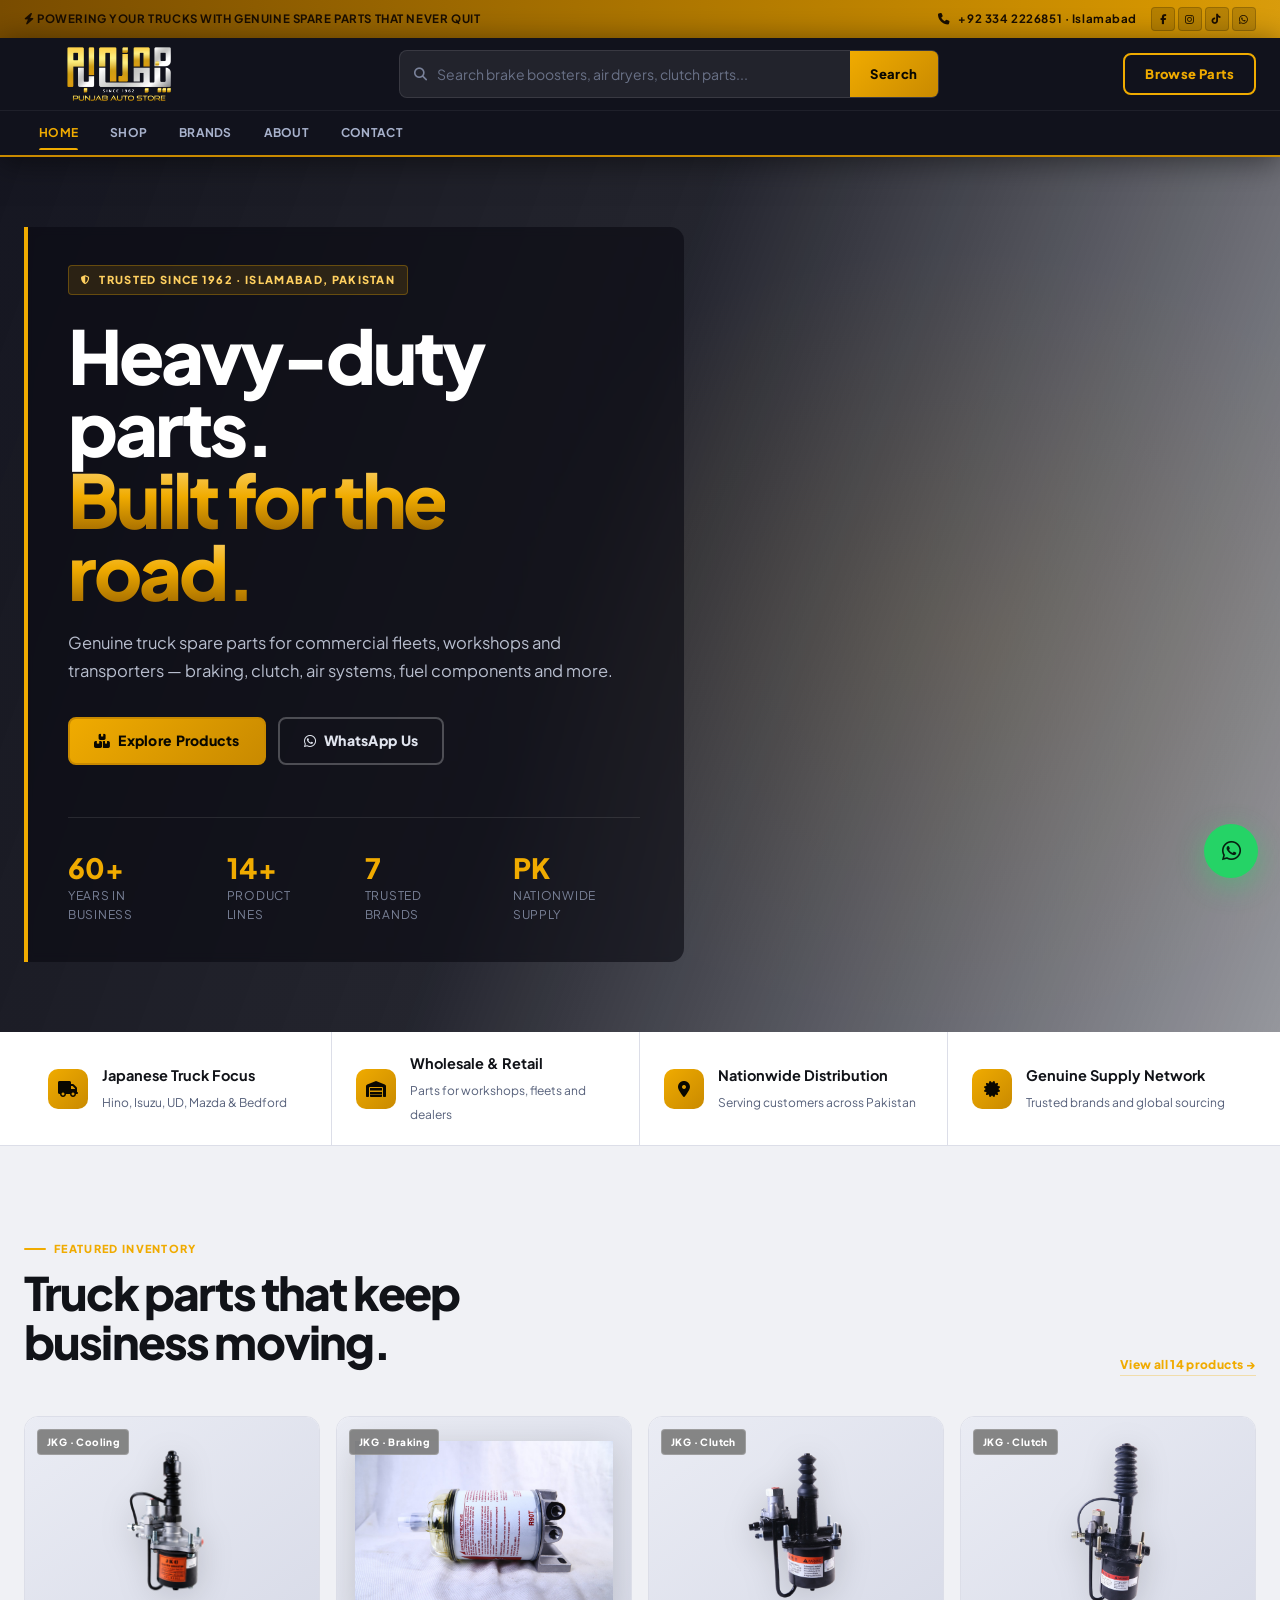
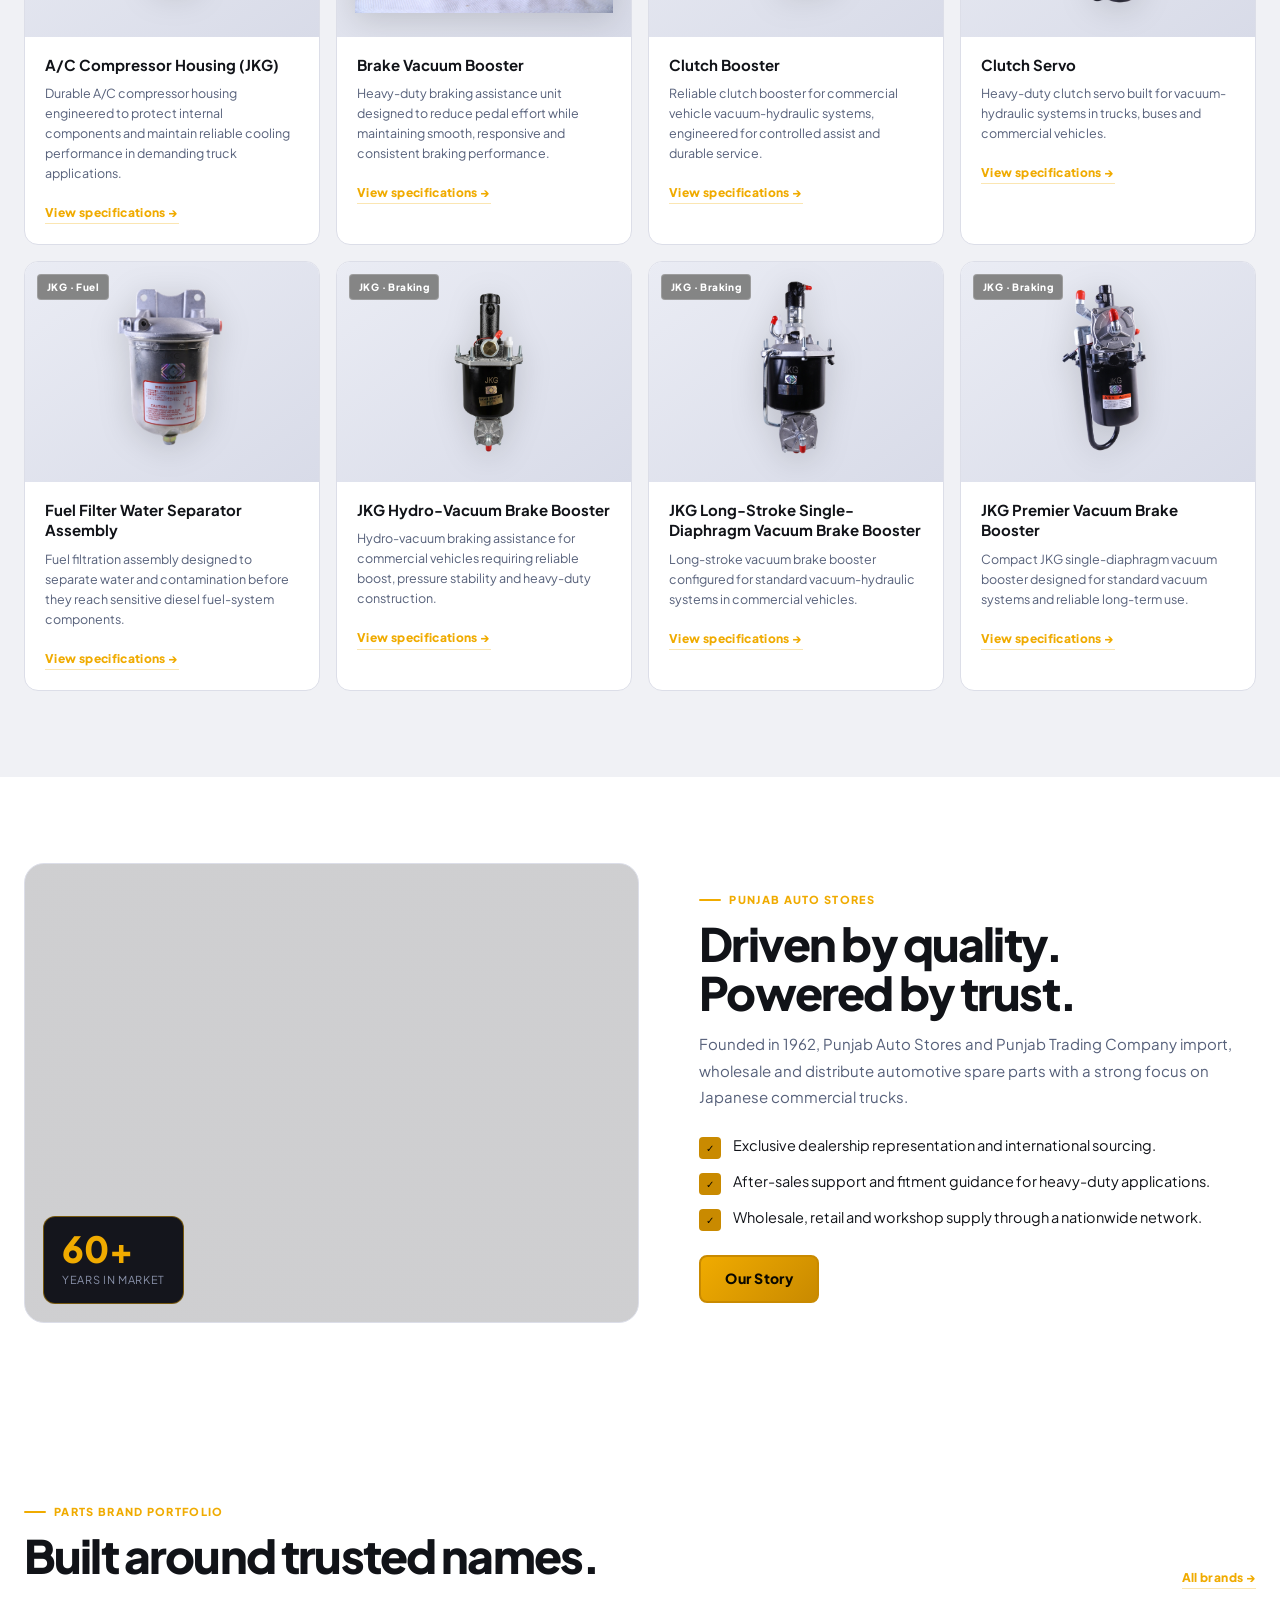
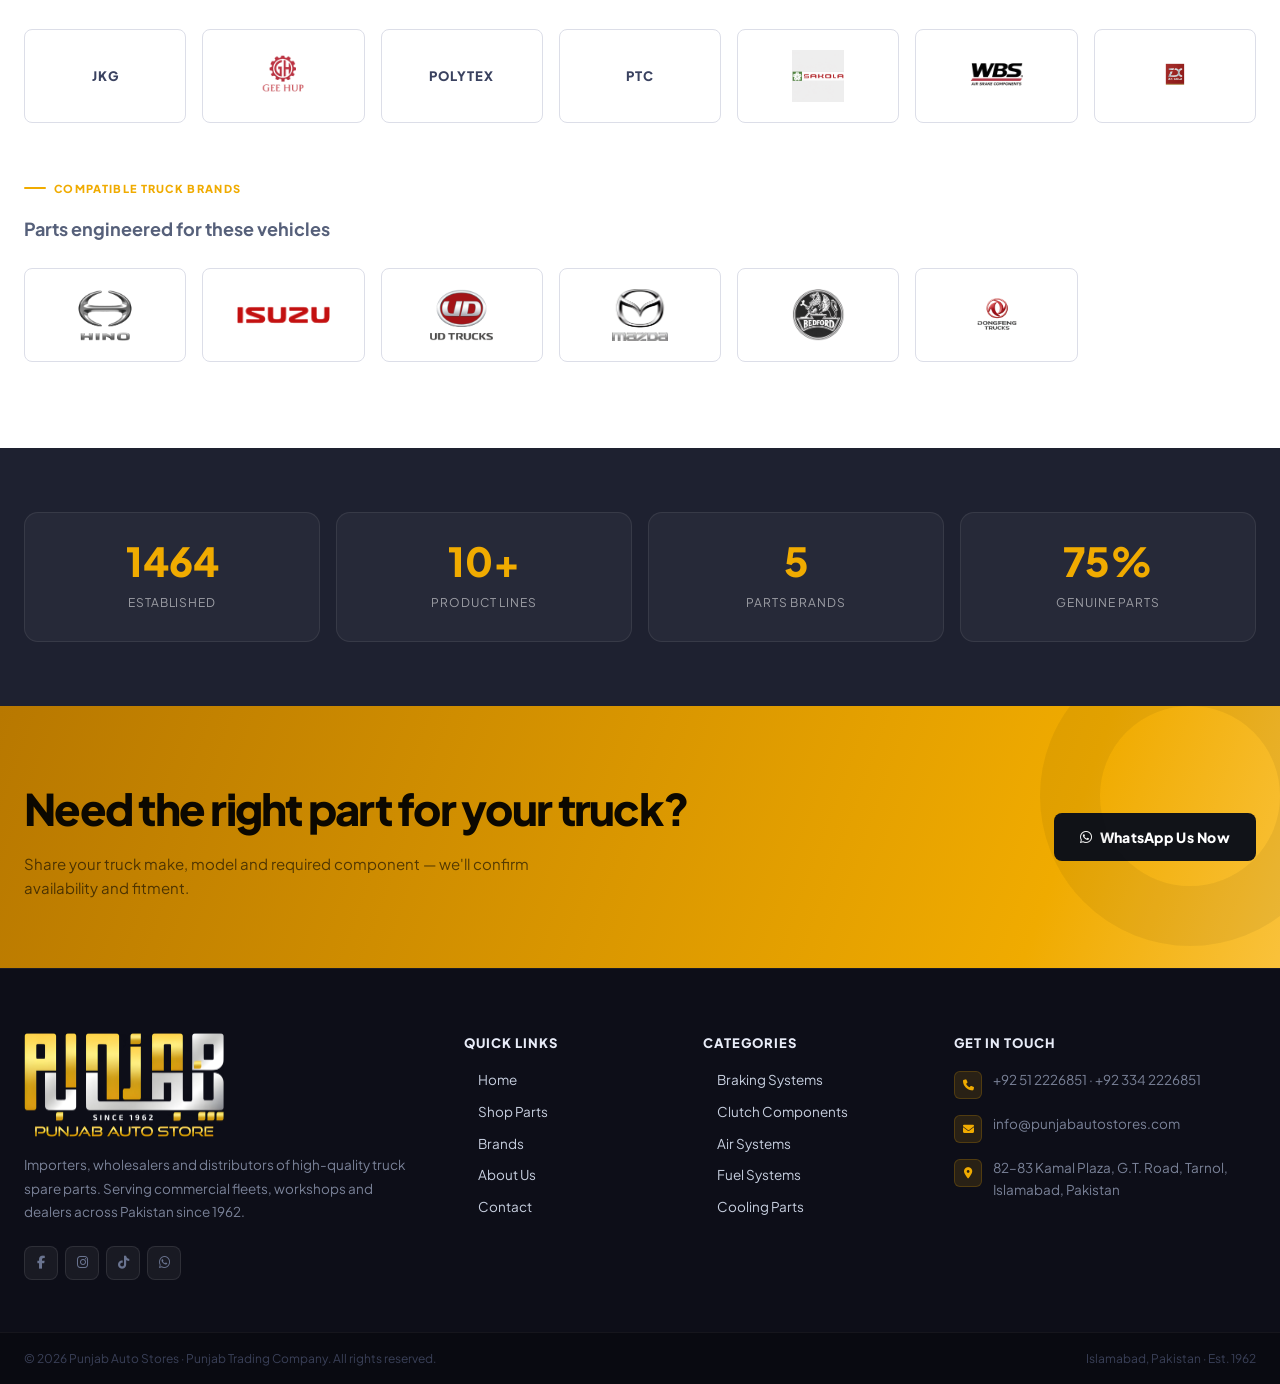
==== commit af918458: "Add brand + truck logos, black years badge - 10 logos downloaded: WBS, ZX Gold, Sakola, GH, Hino, Is" ====
--- a/index.html
+++ b/index.html
@@ -61,17 +61,35 @@
   </div>
 </section>
 
-<section class="section">
+<section class="section section-alt">
   <div class="container">
     <div class="section-head">
       <div>
-        <div class="section-label">Brand Portfolio</div>
+        <div class="section-label">Parts Brand Portfolio</div>
         <h2>Built around trusted names.</h2>
       </div>
       <a class="link" href="brands.html">All brands →</a>
     </div>
-    <div class="grid brands">
-      <div class="brand-card">JKG</div><div class="brand-card">GH</div><div class="brand-card">POLYTEX</div><div class="brand-card">PTC</div><div class="brand-card">SAKOLA</div><div class="brand-card">WBS</div><div class="brand-card">ZX GOLD</div>
+    <div class="grid logo-grid">
+      <div class="logo-card"><span>JKG</span></div>
+      <div class="logo-card"><img src="assets/logos/gh.png" alt="GH / Gee Hup"></div>
+      <div class="logo-card"><span>POLYTEX</span></div>
+      <div class="logo-card"><span>PTC</span></div>
+      <div class="logo-card"><img src="assets/logos/sakola.png" alt="Sakola"></div>
+      <div class="logo-card"><img src="assets/logos/wbs.png" alt="WBS"></div>
+      <div class="logo-card"><img src="assets/logos/zxgold.png" alt="ZX Gold"></div>
+    </div>
+    <div style="margin-top:48px">
+      <div class="section-label">Compatible Truck Brands</div>
+      <h3 style="font-size:18px;font-weight:700;color:var(--muted);margin:8px 0 24px">Parts engineered for these vehicles</h3>
+      <div class="grid logo-grid">
+        <div class="logo-card"><img src="assets/logos/hino.png" alt="Hino"></div>
+        <div class="logo-card"><img src="assets/logos/isuzu.png" alt="Isuzu"></div>
+        <div class="logo-card"><img src="assets/logos/ud.png" alt="UD Trucks"></div>
+        <div class="logo-card"><img src="assets/logos/mazda.avif" alt="Mazda"></div>
+        <div class="logo-card"><img src="assets/logos/bedford.png" alt="Bedford"></div>
+        <div class="logo-card"><img src="assets/logos/dongfeng.png" alt="Dongfeng"></div>
+      </div>
     </div>
   </div>
 </section>
--- a/assets/styles.css
+++ b/assets/styles.css
@@ -258,6 +258,19 @@
 }
 .link:hover{gap:10px;color:var(--gold);border-color:var(--gold)}
 
+/* ── Logo grid ── */
+.logo-grid{grid-template-columns:repeat(7,1fr)}
+.logo-card{
+  border:1.5px solid var(--line);border-radius:var(--radius-sm);background:#fff;
+  padding:20px 14px;display:flex;align-items:center;justify-content:center;
+  min-height:90px;
+  transition:border-color .25s,transform .25s var(--spring),box-shadow .25s;
+}
+.logo-card:hover{border-color:var(--gold2);transform:translateY(-4px);box-shadow:0 8px 24px rgba(212,149,0,.15)}
+.logo-card img{max-width:100%;max-height:52px;object-fit:contain;filter:grayscale(30%);transition:filter .25s}
+.logo-card:hover img{filter:grayscale(0%)}
+.logo-card span{font-weight:900;letter-spacing:.08em;font-size:13px;color:#3a4260}
+
 /* ── Brand cards (home) ── */
 .brands{grid-template-columns:repeat(7,1fr)}
 .brand-card{
@@ -280,8 +293,8 @@
 .image-panel:hover{transform:scale(1.012);box-shadow:0 24px 56px rgba(0,0,0,.18)}
 .years{
   position:absolute;bottom:18px;left:18px;
-  background:rgba(124,124,124,.94);backdrop-filter:blur(14px);
-  border:1px solid rgba(240,171,0,.4);border-radius:12px;padding:14px 18px;
+  background:rgba(10,11,18,.95);backdrop-filter:blur(14px);
+  border:1px solid rgba(240,171,0,.45);border-radius:12px;padding:14px 18px;
 }
 .years strong{display:block;font-size:36px;color:var(--gold2);font-weight:800;line-height:1}
 .years span{color:#8890a8;font-size:11px;margin-top:4px;display:block;text-transform:uppercase;letter-spacing:.06em}
@@ -529,6 +542,7 @@
   .hero-stats{gap:24px;flex-wrap:wrap}
   .products{grid-template-columns:repeat(2,1fr)}
   .brands{grid-template-columns:repeat(4,1fr)}
+  .logo-grid{grid-template-columns:repeat(4,1fr)}
   .split,.product-page,.contact-grid{grid-template-columns:1fr}
   .detail-visual{position:relative;top:auto;min-height:380px}
   .footer-grid{grid-template-columns:1fr 1fr}
@@ -545,7 +559,7 @@
   .hero-stats{gap:20px}
   .truststrip .container,.stats{grid-template-columns:1fr}
   .trustitem{border-right:0;border-bottom:1px solid var(--line)}
-  .products,.brands,.about-cards,.brand-grid{grid-template-columns:1fr}
+  .products,.brands,.about-cards,.brand-grid,.logo-grid{grid-template-columns:repeat(3,1fr)}
   .section{padding:64px 0}
   .section-head{align-items:flex-start;flex-direction:column}
   .footer-grid{grid-template-columns:1fr}
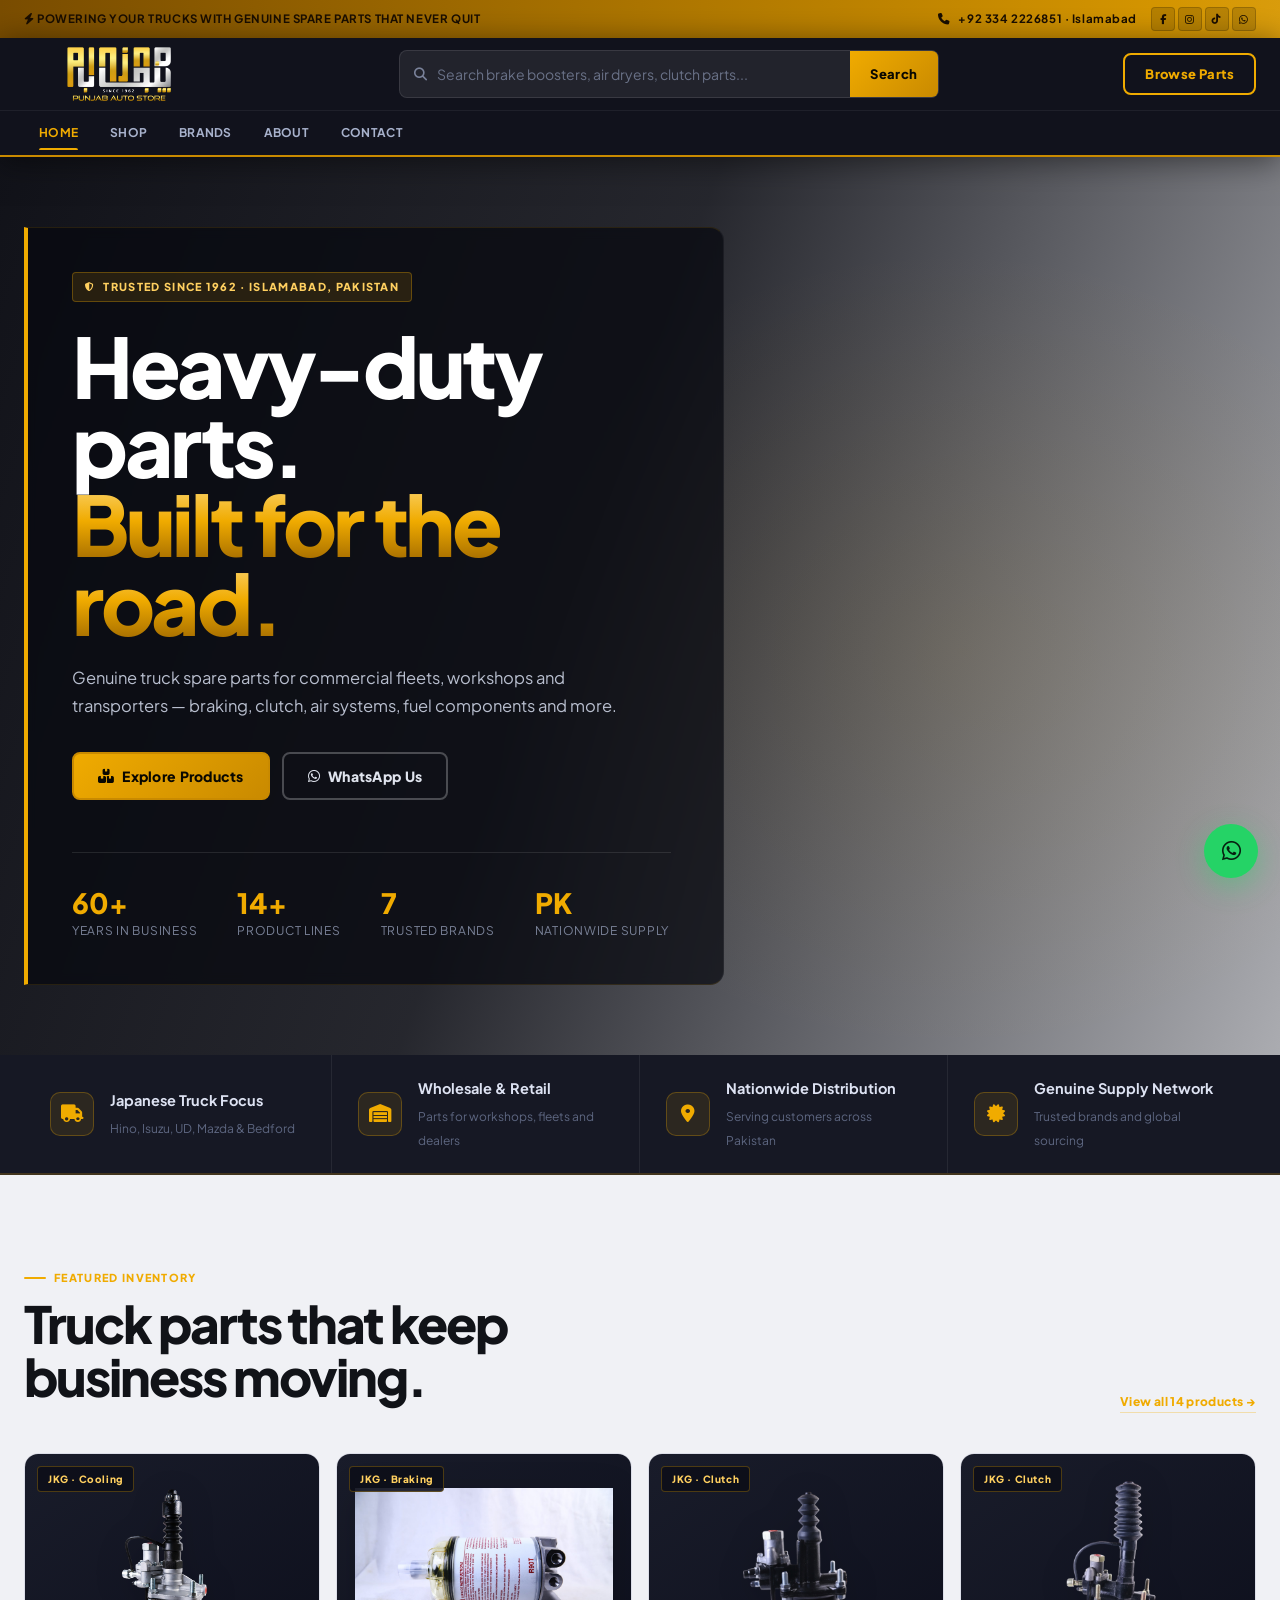
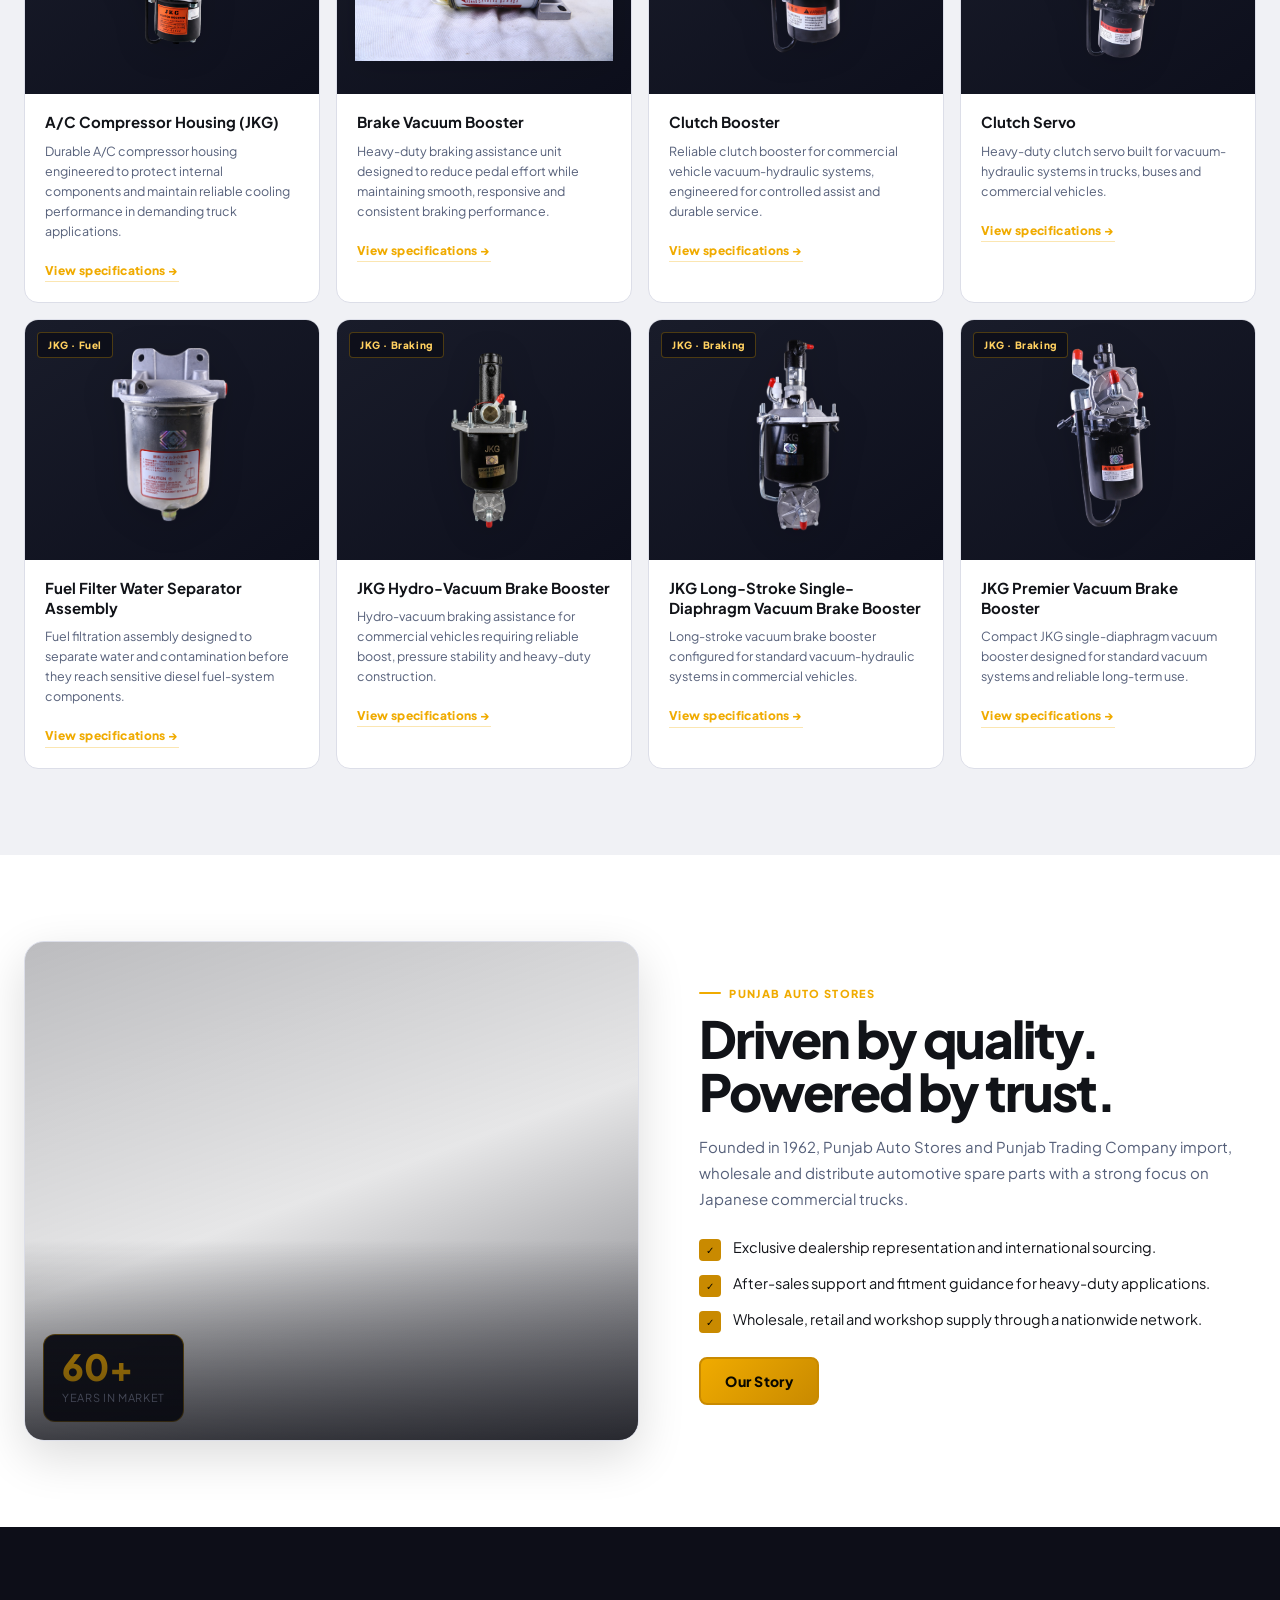
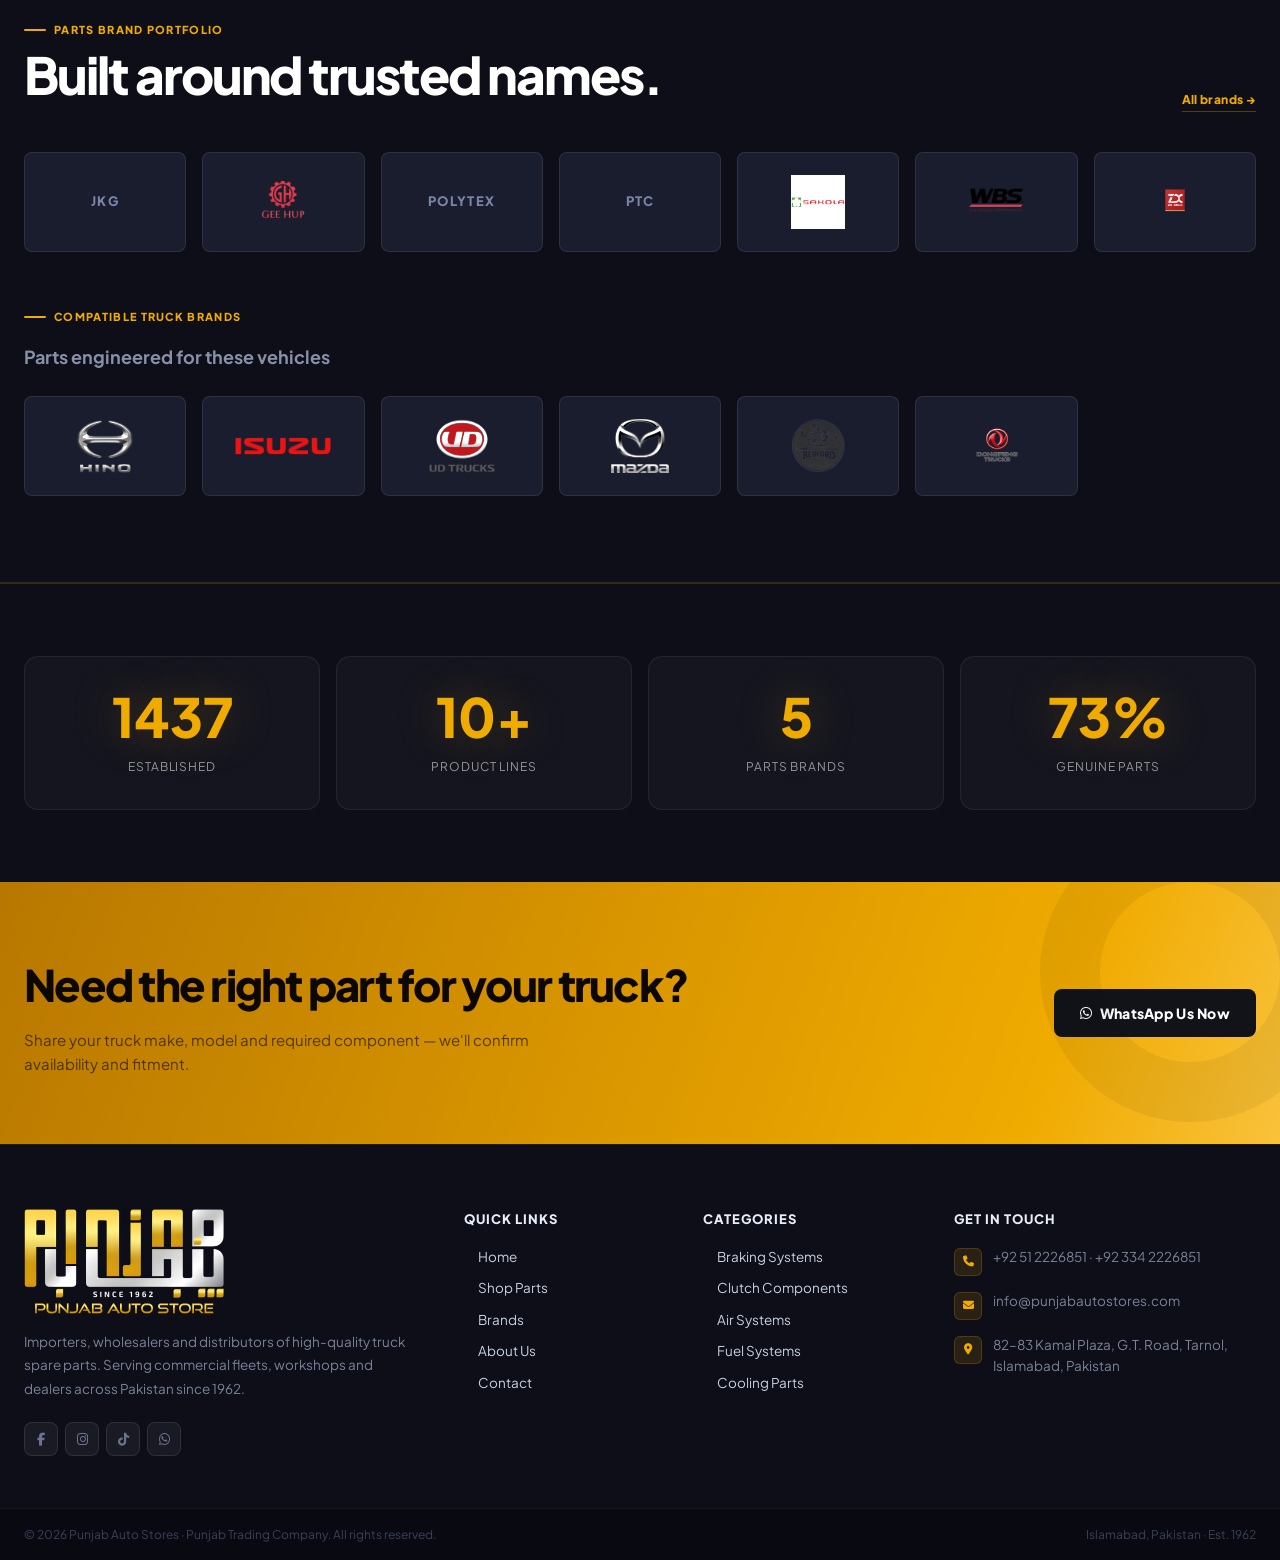
==== commit cb157e19: "Visual overhaul: dark truststrip, industrial cards, bold stats - Trust strip: white → dark (#161824)" ====
--- a/index.html
+++ b/index.html
@@ -61,7 +61,7 @@
   </div>
 </section>
 
-<section class="section section-alt">
+<section class="section section-dark">
   <div class="container">
     <div class="section-head">
       <div>
--- a/assets/styles.css
+++ b/assets/styles.css
@@ -103,10 +103,10 @@
 
 /* ── Hero ── */
 .hero{
-  min-height:680px;display:grid;align-items:center;
+  min-height:780px;display:grid;align-items:center;
   position:relative;overflow:hidden;
   background:
-    linear-gradient(110deg,rgba(13,14,24,.96) 0%,rgba(13,14,24,.9) 45%,rgba(13,14,24,.4) 100%),
+    linear-gradient(110deg,rgba(10,11,18,.97) 0%,rgba(10,11,18,.88) 45%,rgba(10,11,18,.3) 100%),
     url('https://punjabautostores.com/wp-content/uploads/2026/05/car-parts-spares-and-accesoires-auto-service-and-car-repair-workshop-concept--1024x512.jpg') center/cover no-repeat;
 }
 .hero::before{
@@ -115,12 +115,15 @@
 }
 .hero-inner{position:relative;z-index:2;padding:70px 0}
 .hero-textbox{
-  background:rgba(10,11,18,.62);
+  background:rgba(8,9,16,.72);
   border-left:4px solid var(--gold2);
-  padding:38px 44px 38px 40px;
+  padding:44px 52px 44px 44px;
   border-radius:0 var(--radius) var(--radius) 0;
-  max-width:660px;
-  backdrop-filter:blur(4px);
+  max-width:700px;
+  backdrop-filter:blur(6px);
+  border-top:1px solid rgba(240,171,0,.12);
+  border-bottom:1px solid rgba(240,171,0,.12);
+  border-right:1px solid rgba(255,255,255,.05);
 }
 .hero-tag{
   display:inline-flex;align-items:center;gap:8px;
@@ -139,7 +142,7 @@
 .eyebrow::before{content:'';width:28px;height:2px;background:var(--gold2);border-radius:2px;flex-shrink:0}
 
 h1{
-  font-size:clamp(40px,5.8vw,78px);line-height:.97;
+  font-size:clamp(44px,6.5vw,86px);line-height:.95;
   letter-spacing:-.04em;margin:0 0 22px;max-width:820px;
   font-weight:800;animation:slideUp .7s var(--ease) both;color:#fff;
 }
@@ -173,22 +176,24 @@
 .hero-stat span{font-size:12px;color:#7a8298;margin-top:4px;display:block;text-transform:uppercase;letter-spacing:.06em}
 
 /* ── Trust strip ── */
-.truststrip{background:#fff;border-bottom:1px solid var(--line)}
+.truststrip{background:var(--dark2);border-bottom:2px solid rgba(240,171,0,.2)}
 .truststrip .container{display:grid;grid-template-columns:repeat(4,1fr)}
 .trustitem{
-  padding:20px 24px;border-right:1px solid var(--line);
-  display:flex;align-items:center;gap:14px;
+  padding:22px 26px;border-right:1px solid rgba(255,255,255,.07);
+  display:flex;align-items:center;gap:16px;
   transition:background .2s;
 }
 .trustitem:last-child{border-right:0}
-.trustitem:hover{background:rgba(212,149,0,.04)}
+.trustitem:hover{background:rgba(255,255,255,.04)}
 .ti-icon{
-  width:40px;height:40px;border-radius:10px;flex:0 0 40px;
-  background:linear-gradient(135deg,var(--gold2),var(--gold));
-  display:grid;place-items:center;color:#0a0800;font-size:16px;
-}
-.trustitem b{display:block;color:var(--text);font-size:14.5px;font-weight:700;margin-bottom:2px}
-.trustitem span{color:var(--muted);font-size:12px}
+  width:44px;height:44px;border-radius:10px;flex:0 0 44px;
+  background:rgba(240,171,0,.1);border:1.5px solid rgba(240,171,0,.28);
+  display:grid;place-items:center;color:var(--gold2);font-size:18px;
+  transition:background .2s,border-color .2s;
+}
+.trustitem:hover .ti-icon{background:rgba(240,171,0,.18);border-color:rgba(240,171,0,.5)}
+.trustitem b{display:block;color:#dde2f2;font-size:14.5px;font-weight:700;margin-bottom:3px}
+.trustitem span{color:#5d6680;font-size:12px}
 
 /* ── Sections ── */
 .section{padding:86px 0}
@@ -201,7 +206,7 @@
   text-transform:uppercase;font-size:11px;margin-bottom:10px;
 }
 .section-label::before{content:'';width:22px;height:2px;background:var(--gold2);border-radius:2px}
-.section h2{font-size:clamp(28px,3.6vw,48px);line-height:1.06;letter-spacing:-.04em;margin:0 0 10px;font-weight:800}
+.section h2{font-size:clamp(30px,4vw,54px);line-height:1.04;letter-spacing:-.04em;margin:0 0 10px;font-weight:800}
 .section p.lead{color:var(--muted);max-width:580px;line-height:1.74;font-size:15px}
 .section-dark p.lead{color:#8890a8}
 .grid{display:grid;gap:16px}
@@ -213,13 +218,20 @@
   overflow:hidden;position:relative;
   transition:transform .3s var(--spring),border-color .3s,box-shadow .3s;
 }
-.card:hover{transform:translateY(-6px);border-color:var(--gold2);box-shadow:0 18px 50px rgba(0,0,0,.1),0 0 0 1px rgba(212,149,0,.18)}
+.card::before{
+  content:'';position:absolute;top:0;left:0;right:0;height:3px;
+  background:linear-gradient(90deg,var(--gold),var(--gold2),var(--gold3));
+  transform:scaleX(0);transform-origin:left center;
+  transition:transform .38s var(--ease);z-index:5;
+}
+.card:hover::before{transform:scaleX(1)}
+.card:hover{transform:translateY(-7px);border-color:var(--gold2);box-shadow:0 24px 64px rgba(0,0,0,.13),0 0 0 1px rgba(212,149,0,.22)}
 .product-visual{
-  height:220px;position:relative;overflow:hidden;
-  background:linear-gradient(145deg,#eaecf4,#d8dbe8);
+  height:240px;position:relative;overflow:hidden;
+  background:linear-gradient(145deg,#191c2a,#0d0f1c);
   transition:background .3s;
 }
-.card:hover .product-visual{background:linear-gradient(145deg,#e2e5f0,#d0d3e0)}
+.card:hover .product-visual{background:linear-gradient(145deg,#1f2338,#12141f)}
 .product-visual img{
   position:absolute;inset:0;width:100%;height:100%;
   object-fit:contain;padding:18px;z-index:2;
@@ -229,23 +241,23 @@
 .card:hover .product-visual img{transform:scale(1.07) translateY(-3px)}
 .product-visual::before{
   content:'';position:absolute;
-  width:110px;height:110px;border:18px solid #9ea4b8;border-radius:50%;
+  width:114px;height:114px;border:18px solid #252a42;border-radius:50%;
   left:50%;top:50%;transform:translate(-50%,-50%) rotate(-18deg);
-  box-shadow:inset 0 0 0 8px #7880a0,0 14px 30px rgba(0,0,0,.16);
+  box-shadow:inset 0 0 0 8px #1a1f35,0 14px 30px rgba(0,0,0,.5);
 }
 .product-visual.has-image::before,.product-visual.has-image::after{display:none}
 .product-visual::after{
   content:'';position:absolute;
   width:54px;height:130px;border-radius:14px;
-  background:linear-gradient(90deg,#8890a8,#c8ccd8 42%,#909aac);
+  background:linear-gradient(90deg,#1e2440,#303858 42%,#1e2440);
   left:56%;top:39%;transform:translate(-50%,-50%) rotate(35deg);
-  box-shadow:0 12px 22px rgba(0,0,0,.14);
+  box-shadow:0 12px 22px rgba(0,0,0,.5);
 }
 .product-badge{
   position:absolute;top:12px;left:12px;
-  background:rgba(124,124,124,.92);color:#fff;
-  border:1px solid rgba(255,255,255,.2);border-radius:4px;
-  padding:4px 9px;font-size:10px;font-weight:800;z-index:4;letter-spacing:.04em;
+  background:rgba(13,14,24,.88);color:var(--gold3);
+  border:1px solid rgba(240,171,0,.28);border-radius:4px;
+  padding:4px 10px;font-size:10px;font-weight:800;z-index:4;letter-spacing:.06em;
 }
 .card-body{padding:18px 20px 20px}
 .card-body h3{font-size:15px;line-height:1.35;margin:0 0 8px;font-weight:700;color:var(--text)}
@@ -261,15 +273,15 @@
 /* ── Logo grid ── */
 .logo-grid{grid-template-columns:repeat(7,1fr)}
 .logo-card{
-  border:1.5px solid var(--line);border-radius:var(--radius-sm);background:#fff;
-  padding:20px 14px;display:flex;align-items:center;justify-content:center;
-  min-height:90px;
-  transition:border-color .25s,transform .25s var(--spring),box-shadow .25s;
-}
-.logo-card:hover{border-color:var(--gold2);transform:translateY(-4px);box-shadow:0 8px 24px rgba(212,149,0,.15)}
-.logo-card img{max-width:100%;max-height:52px;object-fit:contain;filter:grayscale(30%);transition:filter .25s}
-.logo-card:hover img{filter:grayscale(0%)}
-.logo-card span{font-weight:900;letter-spacing:.08em;font-size:13px;color:#3a4260}
+  border:1.5px solid rgba(255,255,255,.09);border-radius:var(--radius-sm);background:#1a1d2e;
+  padding:22px 14px;display:flex;align-items:center;justify-content:center;
+  min-height:96px;
+  transition:border-color .25s,transform .25s var(--spring),box-shadow .25s,background .25s;
+}
+.logo-card:hover{border-color:rgba(240,171,0,.5);background:#1e2135;transform:translateY(-5px);box-shadow:0 10px 30px rgba(240,171,0,.12)}
+.logo-card img{max-width:100%;max-height:54px;object-fit:contain;filter:grayscale(30%) brightness(1.2);transition:filter .25s}
+.logo-card:hover img{filter:grayscale(0%) brightness(1.3)}
+.logo-card span{font-weight:900;letter-spacing:.1em;font-size:13px;color:#7a84a8}
 
 /* ── Brand cards (home) ── */
 .brands{grid-template-columns:repeat(7,1fr)}
@@ -284,13 +296,20 @@
 /* ── Split / about ── */
 .split{display:grid;grid-template-columns:1.05fr .95fr;gap:60px;align-items:center}
 .image-panel{
-  min-height:460px;border-radius:20px;
-  background:linear-gradient(rgba(13,14,24,.2),rgba(13,14,24,.2)),
+  min-height:500px;border-radius:20px;
+  background:linear-gradient(160deg,rgba(13,14,24,.28) 0%,rgba(13,14,24,.1) 50%,rgba(13,14,24,.6) 100%),
     url('https://punjabautostores.com/wp-content/uploads/2026/04/new-metal-auto-parts-on-grey-background-1024x674.jpg') center/cover;
-  position:relative;overflow:hidden;border:1px solid var(--line);
+  position:relative;overflow:hidden;
+  border:1px solid var(--line);
+  box-shadow:0 16px 48px rgba(0,0,0,.14);
   transition:transform .4s var(--ease),box-shadow .4s;
 }
-.image-panel:hover{transform:scale(1.012);box-shadow:0 24px 56px rgba(0,0,0,.18)}
+.image-panel::after{
+  content:'';position:absolute;bottom:0;left:0;right:0;height:40%;
+  background:linear-gradient(to top,rgba(10,11,18,.7),transparent);
+  pointer-events:none;
+}
+.image-panel:hover{transform:scale(1.014);box-shadow:0 28px 64px rgba(0,0,0,.22)}
 .years{
   position:absolute;bottom:18px;left:18px;
   background:rgba(10,11,18,.95);backdrop-filter:blur(14px);
@@ -306,16 +325,32 @@
   font-weight:900;font-size:10px;flex:0 0 22px;margin-top:3px;
 }
 
+/* ── Dark section heading overrides ── */
+.section-dark h2,.section-dark h3{color:#fff}
+.section-dark .section-label{color:var(--gold2)}
+.section-dark .section-label::before{background:var(--gold2)}
+.section-dark .link{color:var(--gold2)}
+.section-dark .link:hover{color:var(--gold3)}
+.section-dark p{color:#8890a8}
+.section-dark h3[style]{color:#8890a8!important}
+
 /* ── Stats band ── */
-.stats-band{background:#1e2130;padding:64px 0}
+.stats-band{background:#0d0e18;padding:72px 0;border-top:2px solid rgba(240,171,0,.18)}
 .stats{grid-template-columns:repeat(4,1fr)}
 .stat{
-  padding:28px;border:1px solid rgba(255,255,255,.08);border-radius:var(--radius);
-  background:rgba(255,255,255,.04);text-align:center;
+  padding:32px 28px;border:1px solid rgba(255,255,255,.07);border-radius:var(--radius);
+  background:rgba(255,255,255,.03);text-align:center;position:relative;overflow:hidden;
   transition:border-color .25s,background .25s,transform .25s var(--spring);
 }
-.stat:hover{border-color:rgba(240,171,0,.35);background:rgba(240,171,0,.07);transform:translateY(-4px)}
-.stat strong{display:block;color:var(--gold2);font-size:40px;font-weight:800;line-height:1;margin-bottom:8px}
+.stat::before{
+  content:'';position:absolute;top:-30px;left:50%;transform:translateX(-50%);
+  width:100px;height:100px;border-radius:50%;
+  background:radial-gradient(circle,rgba(240,171,0,.12),transparent 70%);
+  pointer-events:none;transition:opacity .25s;opacity:0;
+}
+.stat:hover{border-color:rgba(240,171,0,.4);background:rgba(240,171,0,.06);transform:translateY(-5px)}
+.stat:hover::before{opacity:1}
+.stat strong{display:block;color:var(--gold2);font-size:54px;font-weight:800;line-height:1;margin-bottom:10px;text-shadow:0 0 48px rgba(240,171,0,.3)}
 .stat span{color:rgba(255,255,255,.55);font-size:12px;text-transform:uppercase;letter-spacing:.08em}
 
 /* ── CTA band ── */
@@ -546,15 +581,17 @@
   .split,.product-page,.contact-grid{grid-template-columns:1fr}
   .detail-visual{position:relative;top:auto;min-height:380px}
   .footer-grid{grid-template-columns:1fr 1fr}
-  .hero{min-height:600px}
+  .hero{min-height:640px}
   .truststrip .container{grid-template-columns:repeat(2,1fr)}
+  .trustitem:nth-child(2){border-right:0}
+  .trustitem:nth-child(odd){border-bottom:1px solid rgba(255,255,255,.07)}
   .stats{grid-template-columns:repeat(2,1fr)}
 }
 @media(max-width:640px){
   .topbar .container{flex-direction:column;gap:6px;text-align:center}
   .topbar-right{justify-content:center}
   .brand img{width:155px}
-  .hero{min-height:560px}
+  .hero{min-height:580px}
   .hero p{font-size:15px}
   .hero-stats{gap:20px}
   .truststrip .container,.stats{grid-template-columns:1fr}
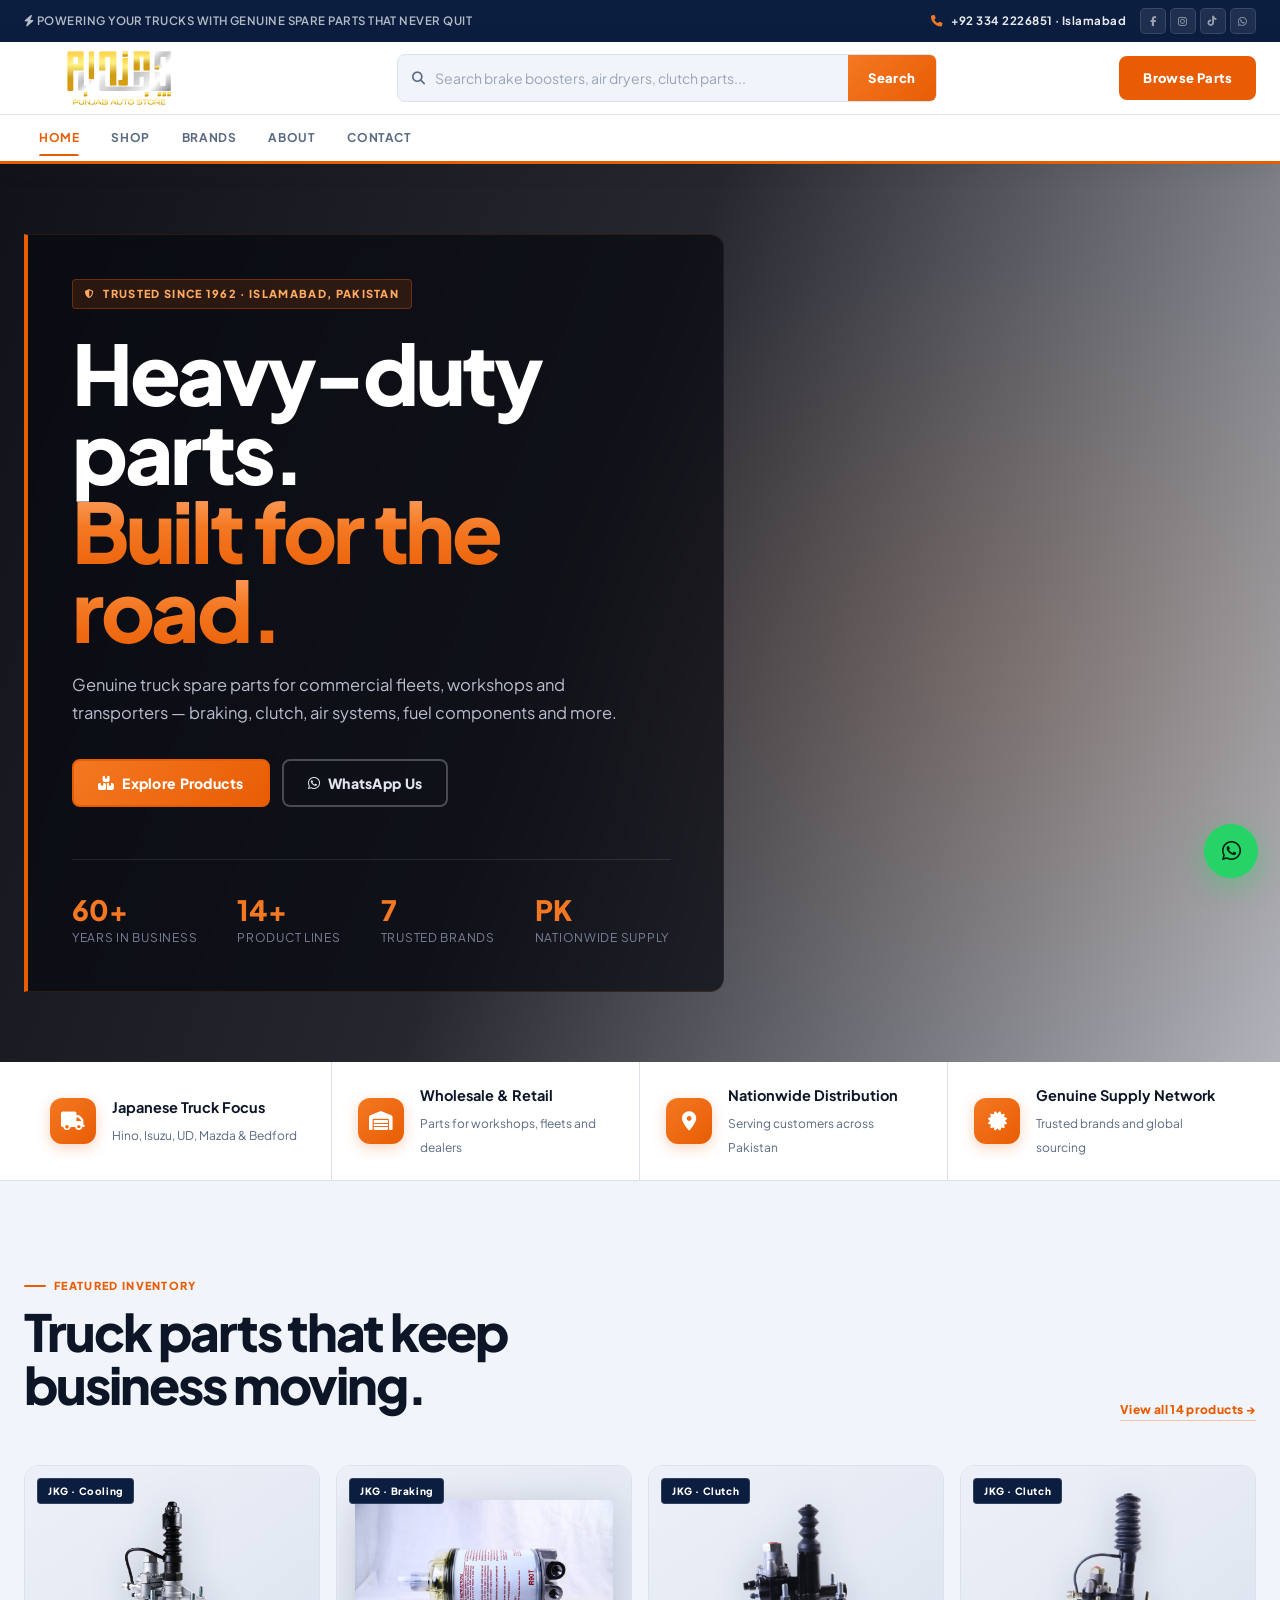
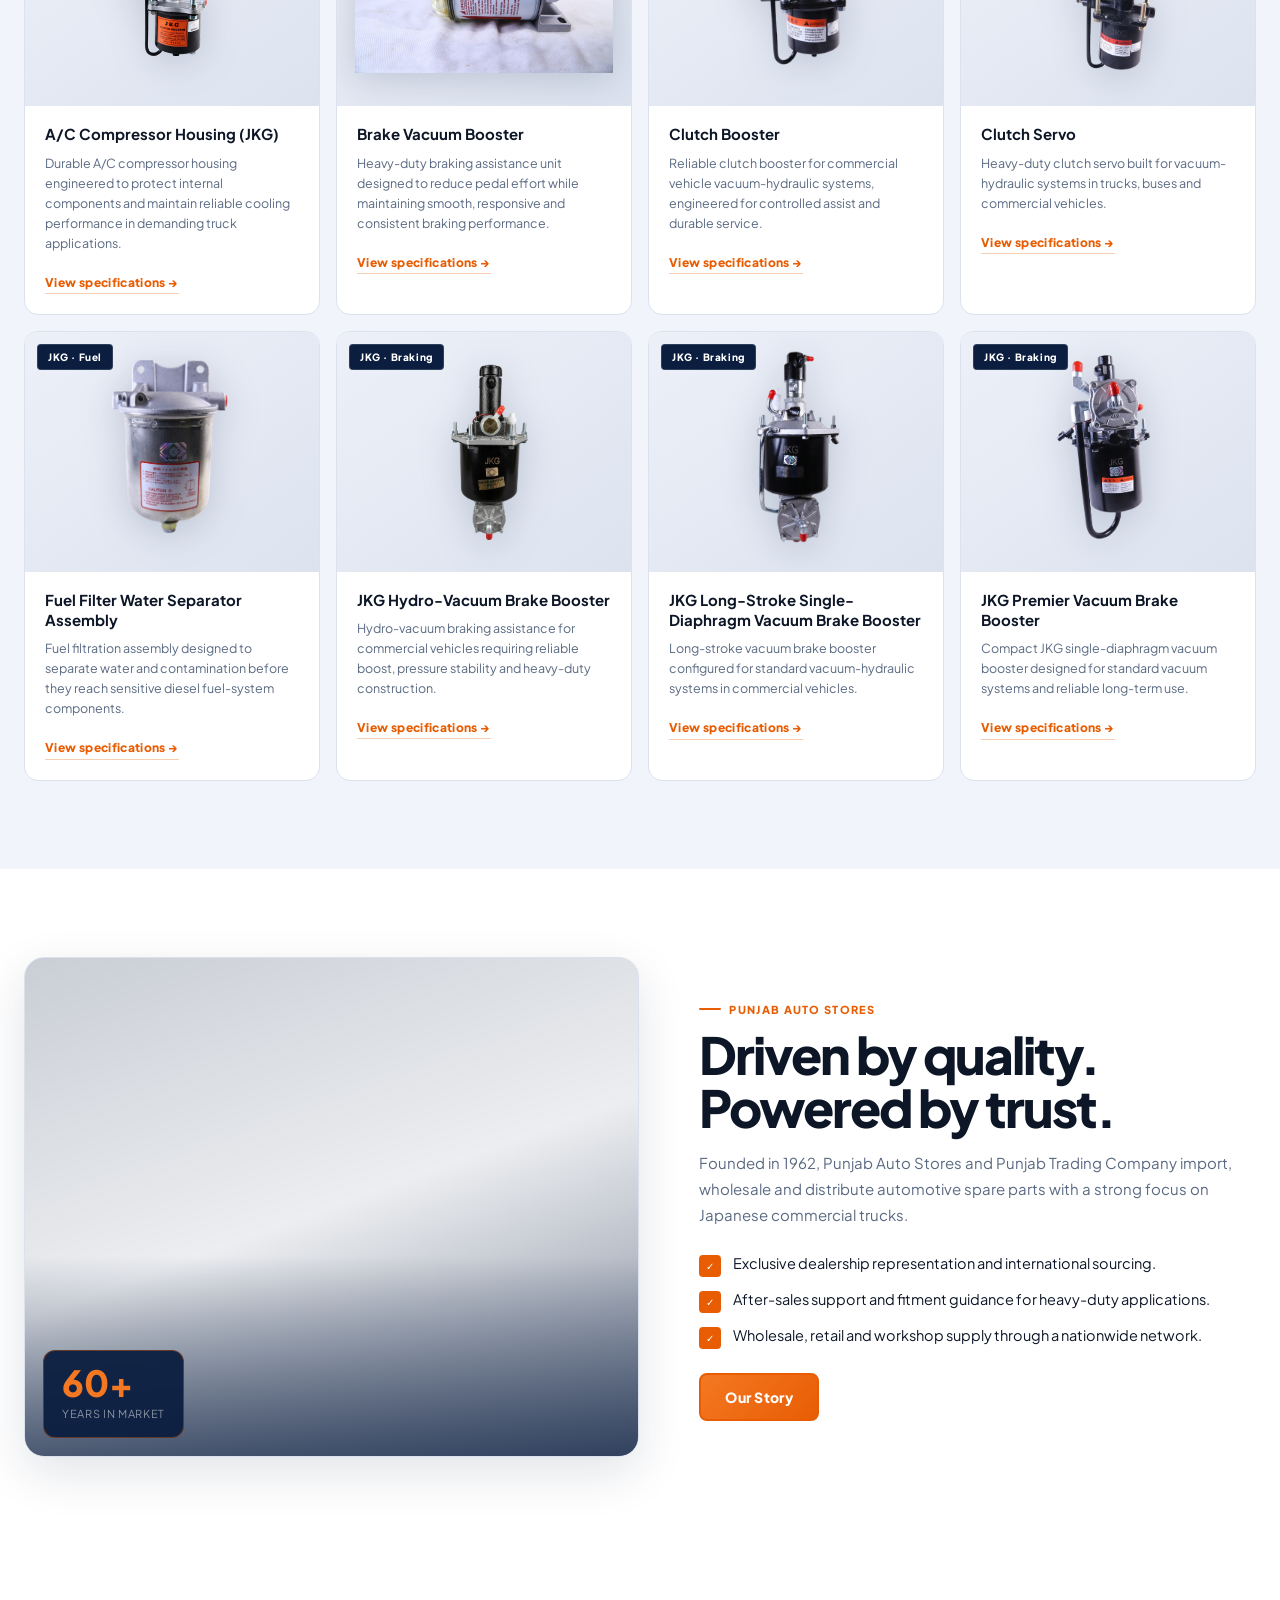
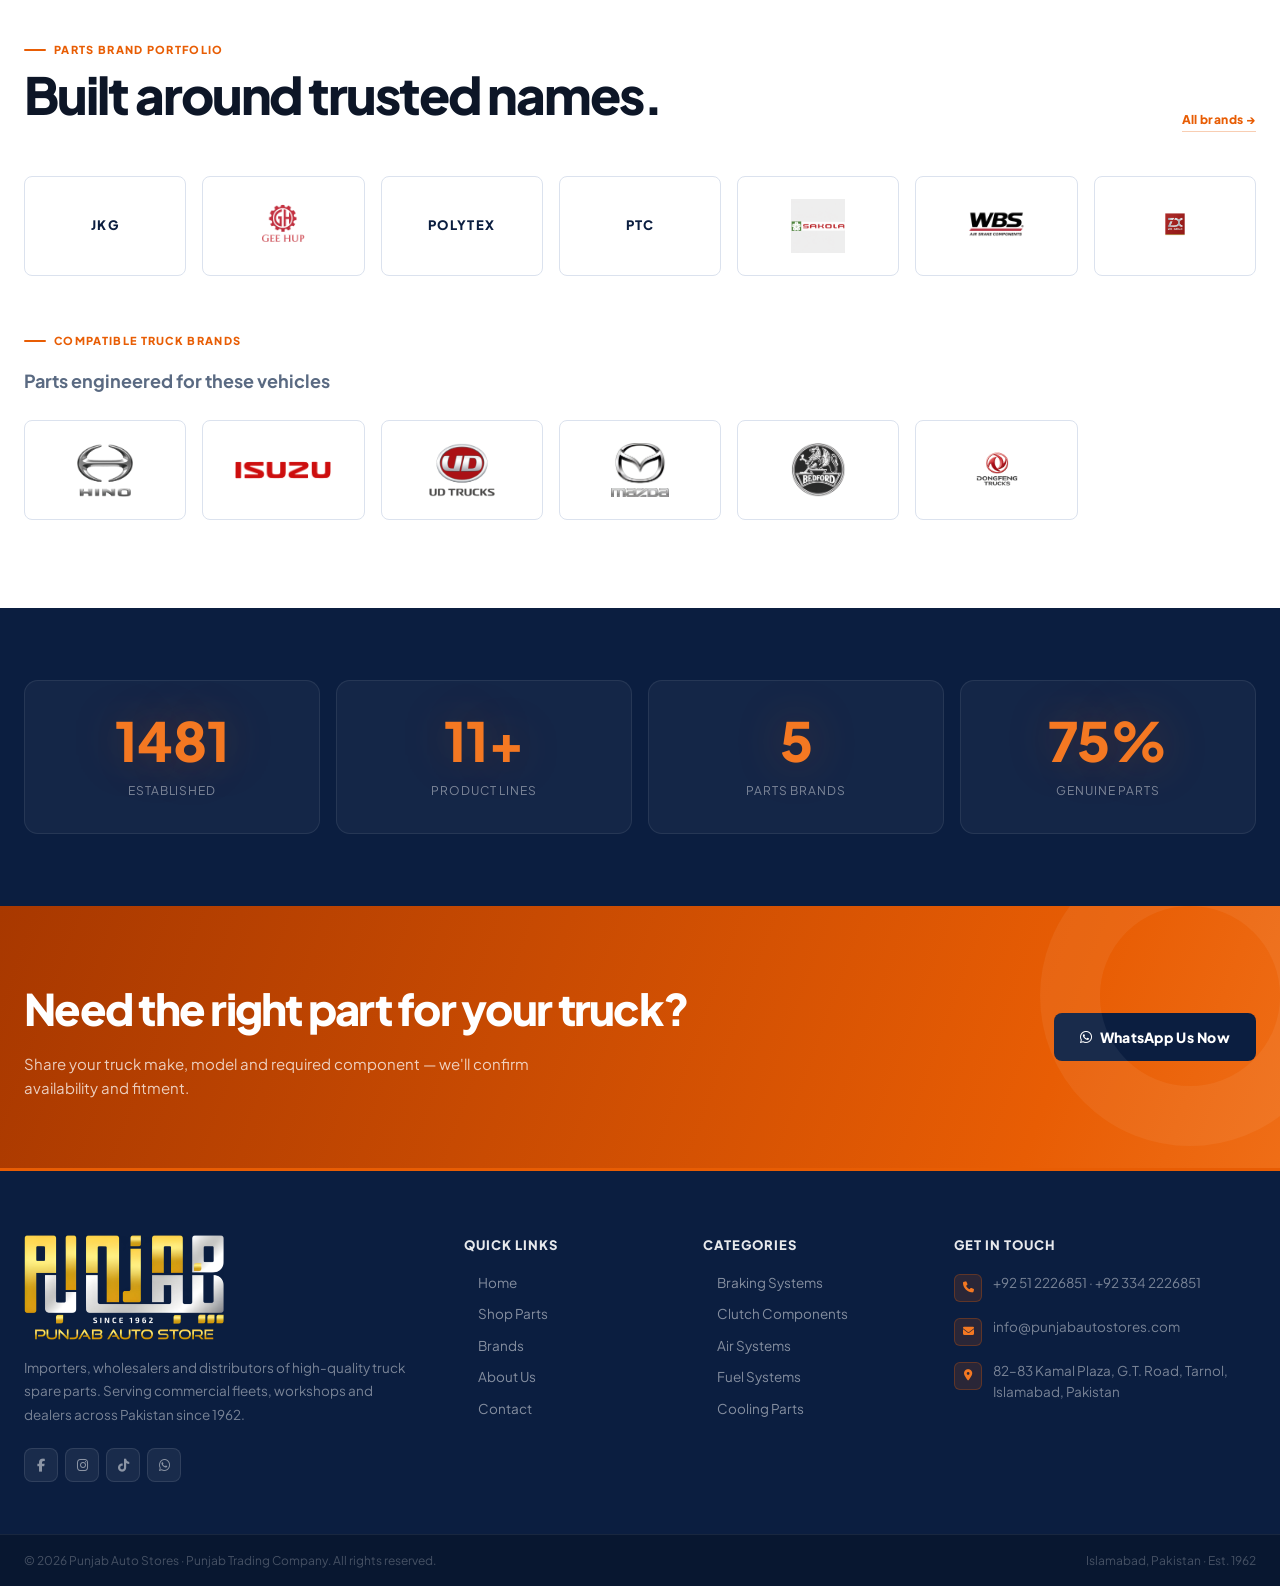
==== commit 47afb17a: "Complete redesign: Navy + Orange color scheme, white header - New color palette: Deep Navy #0b1e40 +" ====
--- a/index.html
+++ b/index.html
@@ -61,7 +61,7 @@
   </div>
 </section>
 
-<section class="section section-dark">
+<section class="section section-alt">
   <div class="container">
     <div class="section-head">
       <div>
--- a/assets/styles.css
+++ b/assets/styles.css
@@ -1,11 +1,11 @@
 @import url('https://fonts.googleapis.com/css2?family=Plus+Jakarta+Sans:ital,wght@0,300;0,400;0,500;0,600;0,700;0,800&display=swap');
 
 :root{
-  --bg:#f0f1f5;--surface:#f7f8fc;--surface2:#fff;
-  --text:#111318;--muted:#56607a;
-  --gold:#c98a00;--gold2:#f0ab00;--gold3:#ffd060;--gold-dim:rgba(212,149,0,.1);
-  --dark:#0d0e18;--dark2:#161824;--dark3:#1e2030;
-  --line:#dcdee8;--white:#fff;
+  --bg:#f1f4fa;--surface:#f8f9fd;--surface2:#fff;
+  --text:#0d1627;--muted:#5a6a82;
+  --accent:#e85d04;--accent2:#f47822;--accent3:#ffaa60;--accent-dim:rgba(232,93,4,.09);
+  --navy:#0b1e40;--navy2:#112444;--navy3:#1a3060;
+  --line:#dbe2ee;--white:#fff;
   --max:1240px;--radius:14px;--radius-sm:8px;
   --ease:cubic-bezier(.4,0,.2,1);--spring:cubic-bezier(.34,1.56,.64,1);
 }
@@ -21,137 +21,112 @@
 img{max-width:100%;display:block}
 .container{width:min(var(--max),calc(100% - 48px));margin:auto}
 
-/* ── Gold Topbar ── */
-.topbar{
-  background:linear-gradient(90deg,#7a4d00,#d49500 30%,#ffd060 55%,#d49500 78%,#7a4d00);
-  background-size:300% 100%;animation:shimmerBg 9s linear infinite;
-  color:#1a0e00;font-size:11.5px;font-weight:700;letter-spacing:.05em;
-}
-.topbar .container{
-  display:flex;justify-content:space-between;align-items:center;
-  gap:16px;padding:7px 0;flex-wrap:wrap;
-}
+/* ── Topbar ── */
+.topbar{background:var(--navy);color:rgba(255,255,255,.7);font-size:11.5px;font-weight:600;letter-spacing:.04em}
+.topbar .container{display:flex;justify-content:space-between;align-items:center;gap:16px;padding:8px 0;flex-wrap:wrap}
 .topbar-right{display:flex;align-items:center;gap:14px;flex-shrink:0}
-.topbar-phone{font-size:11.5px;font-weight:700;color:#1a0e00;white-space:nowrap}
-.topbar-phone i{margin-right:5px}
-.topbar-social{display:flex;gap:3px}
+.topbar-phone{font-size:11.5px;font-weight:700;color:rgba(255,255,255,.9);white-space:nowrap}
+.topbar-phone i{margin-right:5px;color:var(--accent2)}
+.topbar-social{display:flex;gap:4px}
 .topbar-social a{
-  width:24px;height:24px;border-radius:4px;display:grid;place-items:center;
-  color:#1a0e00;background:rgba(0,0,0,.14);border:1px solid rgba(0,0,0,.18);
-  font-size:10px;transition:background .18s,transform .18s var(--spring);
-}
-.topbar-social a:hover{background:rgba(0,0,0,.26);transform:translateY(-1px)}
+  width:26px;height:26px;border-radius:5px;display:grid;place-items:center;
+  color:rgba(255,255,255,.55);background:rgba(255,255,255,.08);border:1px solid rgba(255,255,255,.12);
+  font-size:10px;transition:background .18s,color .18s,transform .18s var(--spring);
+}
+.topbar-social a:hover{background:rgba(255,255,255,.18);color:#fff;transform:translateY(-1px)}
 @keyframes shimmerBg{0%{background-position:0 50%}50%{background-position:100% 50%}100%{background-position:0 50%}}
 
 /* ── Header ── */
 .header{
   position:sticky;top:0;z-index:100;
-  background:rgba(13,14,24,.98);
+  background:#fff;
   backdrop-filter:blur(20px);-webkit-backdrop-filter:blur(20px);
-  border-bottom:2px solid var(--gold);
-  box-shadow:0 4px 30px rgba(0,0,0,.5);
-}
-.header-top{border-bottom:1px solid rgba(255,255,255,.06)}
-.header-top .container{
-  display:flex;align-items:center;gap:16px;
-  min-height:72px;justify-content:space-between;
-}
+  border-bottom:3px solid var(--accent);
+  box-shadow:0 2px 24px rgba(11,30,64,.1);
+}
+.header-top{border-bottom:1px solid var(--line)}
+.header-top .container{display:flex;align-items:center;gap:16px;min-height:72px;justify-content:space-between}
 .brand img{width:190px;max-height:54px;object-fit:contain;transition:opacity .2s}
-.brand:hover img{opacity:.85}
+.brand:hover img{opacity:.8}
 
 .header-search{
   flex:1;max-width:540px;display:flex;align-items:center;
-  background:rgba(255,255,255,.07);border:1.5px solid rgba(255,255,255,.1);
+  background:var(--bg);border:1.5px solid var(--line);
   border-radius:var(--radius-sm);padding-left:14px;gap:10px;
   transition:border-color .2s,box-shadow .2s;
 }
-.header-search:focus-within{border-color:var(--gold2);box-shadow:0 0 0 3px rgba(240,171,0,.15)}
-.header-search .si{color:#7a829a;font-size:13px;flex-shrink:0}
-.hsearch-input{
-  flex:1;background:none;border:none;outline:none;
-  color:#e8eaf2;font-family:inherit;font-size:14px;padding:12px 0;
-}
-.hsearch-input::placeholder{color:#6a7288}
+.header-search:focus-within{border-color:var(--accent);box-shadow:0 0 0 3px var(--accent-dim)}
+.header-search .si{color:var(--muted);font-size:13px;flex-shrink:0}
+.hsearch-input{flex:1;background:none;border:none;outline:none;color:var(--text);font-family:inherit;font-size:14px;padding:12px 0}
+.hsearch-input::placeholder{color:#9aa4b8}
 .hsearch-btn{
-  background:linear-gradient(135deg,var(--gold2),var(--gold));
-  color:#0a0800;border:none;padding:9px 20px;border-radius:0 6px 6px 0;
+  background:linear-gradient(135deg,var(--accent2),var(--accent));
+  color:#fff;border:none;padding:9px 20px;border-radius:0 6px 6px 0;
   font-weight:800;font-size:13px;cursor:pointer;font-family:inherit;
   min-height:46px;letter-spacing:.03em;transition:opacity .18s;white-space:nowrap;
 }
 .hsearch-btn:hover{opacity:.88}
 .nav-cta{
-  padding:9px 20px;border:2px solid var(--gold2);border-radius:var(--radius-sm);
-  color:var(--gold2);font-weight:800;font-size:13px;white-space:nowrap;flex-shrink:0;
-  letter-spacing:.03em;
-  transition:background .2s,color .2s,transform .22s var(--spring);
-}
-.nav-cta:hover{background:var(--gold2);color:#0a0800;transform:translateY(-2px)}
-.hamb{display:none;background:none;border:0;color:#e8eaf2;font-size:24px;cursor:pointer;padding:4px;flex-shrink:0}
-
-.header-nav .container{display:flex;align-items:center;min-height:44px}
+  padding:10px 22px;background:var(--accent);border-radius:var(--radius-sm);
+  color:#fff;font-weight:800;font-size:13px;white-space:nowrap;flex-shrink:0;
+  letter-spacing:.03em;border:2px solid var(--accent);
+  transition:background .2s,transform .22s var(--spring),box-shadow .22s;
+}
+.nav-cta:hover{background:var(--accent2);border-color:var(--accent2);transform:translateY(-2px);box-shadow:0 8px 24px rgba(232,92,4,.3)}
+.hamb{display:none;background:none;border:0;color:var(--text);font-size:24px;cursor:pointer;padding:4px;flex-shrink:0}
+
+.header-nav .container{display:flex;align-items:center;min-height:46px}
 .menu{display:flex;align-items:center;gap:2px;font-size:13px;font-weight:700;letter-spacing:.02em}
 .menu a{
-  color:#a8b2cc;padding:7px 15px;border-radius:var(--radius-sm);position:relative;
-  transition:color .2s,background .2s;text-transform:uppercase;font-size:12px;
-}
-.menu a:hover{color:#fff;background:rgba(255,255,255,.07)}
-.menu a.active{color:var(--gold2)}
-.menu a.active::after{
-  content:'';position:absolute;bottom:0;left:15px;right:15px;
-  height:2px;background:var(--gold2);border-radius:2px 2px 0 0;
-}
+  color:var(--muted);padding:8px 15px;border-radius:var(--radius-sm);position:relative;
+  transition:color .2s,background .2s;text-transform:uppercase;font-size:12px;letter-spacing:.05em;
+}
+.menu a:hover{color:var(--text);background:var(--accent-dim)}
+.menu a.active{color:var(--accent)}
+.menu a.active::after{content:'';position:absolute;bottom:0;left:15px;right:15px;height:2px;background:var(--accent);border-radius:2px 2px 0 0}
 
 /* ── Hero ── */
 .hero{
   min-height:780px;display:grid;align-items:center;
   position:relative;overflow:hidden;
   background:
-    linear-gradient(110deg,rgba(10,11,18,.97) 0%,rgba(10,11,18,.88) 45%,rgba(10,11,18,.3) 100%),
+    linear-gradient(110deg,rgba(10,11,18,.97) 0%,rgba(10,11,18,.88) 45%,rgba(10,11,18,.28) 100%),
     url('https://punjabautostores.com/wp-content/uploads/2026/05/car-parts-spares-and-accesoires-auto-service-and-car-repair-workshop-concept--1024x512.jpg') center/cover no-repeat;
 }
 .hero::before{
   content:'';position:absolute;inset:0;pointer-events:none;
-  background:radial-gradient(ellipse 60% 70% at 75% 55%,rgba(240,171,0,.07),transparent 65%);
+  background:radial-gradient(ellipse 60% 70% at 78% 55%,rgba(232,93,4,.09),transparent 65%);
 }
 .hero-inner{position:relative;z-index:2;padding:70px 0}
 .hero-textbox{
-  background:rgba(8,9,16,.72);
-  border-left:4px solid var(--gold2);
+  background:rgba(8,9,16,.7);
+  border-left:4px solid var(--accent);
   padding:44px 52px 44px 44px;
   border-radius:0 var(--radius) var(--radius) 0;
   max-width:700px;
   backdrop-filter:blur(6px);
-  border-top:1px solid rgba(240,171,0,.12);
-  border-bottom:1px solid rgba(240,171,0,.12);
+  border-top:1px solid rgba(232,93,4,.15);
+  border-bottom:1px solid rgba(232,93,4,.15);
   border-right:1px solid rgba(255,255,255,.05);
 }
 .hero-tag{
   display:inline-flex;align-items:center;gap:8px;
-  background:rgba(240,171,0,.12);border:1px solid rgba(240,171,0,.3);
+  background:rgba(232,93,4,.14);border:1px solid rgba(232,93,4,.35);
   border-radius:4px;padding:5px 12px;
-  color:var(--gold3);font-size:11px;font-weight:800;letter-spacing:.12em;text-transform:uppercase;
+  color:var(--accent3);font-size:11px;font-weight:800;letter-spacing:.12em;text-transform:uppercase;
   margin-bottom:24px;
 }
 .hero-tag i{font-size:9px}
-
 .eyebrow{
   display:inline-flex;align-items:center;gap:10px;
-  color:var(--gold2);font-weight:700;letter-spacing:.14em;
-  text-transform:uppercase;font-size:11.5px;
-}
-.eyebrow::before{content:'';width:28px;height:2px;background:var(--gold2);border-radius:2px;flex-shrink:0}
-
-h1{
-  font-size:clamp(44px,6.5vw,86px);line-height:.95;
-  letter-spacing:-.04em;margin:0 0 22px;max-width:820px;
-  font-weight:800;animation:slideUp .7s var(--ease) both;color:#fff;
-}
+  color:var(--accent2);font-weight:700;letter-spacing:.14em;text-transform:uppercase;font-size:11.5px;
+}
+.eyebrow::before{content:'';width:28px;height:2px;background:var(--accent);border-radius:2px;flex-shrink:0}
+
+h1{font-size:clamp(44px,6.5vw,86px);line-height:.95;letter-spacing:-.04em;margin:0 0 22px;max-width:820px;font-weight:800;animation:slideUp .7s var(--ease) both;color:#fff}
 @keyframes slideUp{from{opacity:0;transform:translateY(24px)}to{opacity:1;transform:none}}
 .hero p{max-width:560px;font-size:16.5px;color:#b8bece;animation:slideUp .7s .12s var(--ease) both;line-height:1.7;margin:0 0 32px}
-.gold{
-  background:linear-gradient(180deg,#ffe090,#f0ab00 48%,#8c5800);
-  -webkit-background-clip:text;background-clip:text;color:transparent;
-}
+.gold{background:linear-gradient(180deg,#ffb07a,var(--accent2) 48%,var(--accent));-webkit-background-clip:text;background-clip:text;color:transparent}
 
 .actions{display:flex;gap:12px;flex-wrap:wrap;animation:slideUp .7s .24s var(--ease) both}
 .btn{
@@ -161,102 +136,93 @@
   font-family:inherit;letter-spacing:.02em;
   transition:transform .22s var(--spring),box-shadow .22s var(--ease),background .2s,border-color .2s,color .2s;
 }
-.btn-primary{background:linear-gradient(135deg,var(--gold2),var(--gold));color:#0a0800;border-color:var(--gold)}
-.btn-primary:hover{transform:translateY(-3px);box-shadow:0 14px 36px rgba(240,171,0,.4)}
+.btn-primary{background:linear-gradient(135deg,var(--accent2),var(--accent));color:#fff;border-color:var(--accent)}
+.btn-primary:hover{transform:translateY(-3px);box-shadow:0 14px 36px rgba(232,93,4,.4)}
 .btn-secondary{border-color:rgba(255,255,255,.25);background:transparent;color:#e0e4ee}
 .btn-secondary:hover{transform:translateY(-3px);border-color:rgba(255,255,255,.5);background:rgba(255,255,255,.07);box-shadow:0 8px 26px rgba(0,0,0,.3)}
 
-/* hero stats row */
-.hero-stats{
-  display:flex;gap:40px;margin-top:52px;padding-top:36px;
-  border-top:1px solid rgba(255,255,255,.1);
-  animation:slideUp .7s .36s var(--ease) both;
-}
-.hero-stat strong{display:block;font-size:28px;font-weight:800;color:var(--gold2);line-height:1}
+.hero-stats{display:flex;gap:40px;margin-top:52px;padding-top:36px;border-top:1px solid rgba(255,255,255,.1);animation:slideUp .7s .36s var(--ease) both}
+.hero-stat strong{display:block;font-size:28px;font-weight:800;color:var(--accent2);line-height:1}
 .hero-stat span{font-size:12px;color:#7a8298;margin-top:4px;display:block;text-transform:uppercase;letter-spacing:.06em}
 
 /* ── Trust strip ── */
-.truststrip{background:var(--dark2);border-bottom:2px solid rgba(240,171,0,.2)}
+.truststrip{background:#fff;border-bottom:1px solid var(--line)}
 .truststrip .container{display:grid;grid-template-columns:repeat(4,1fr)}
-.trustitem{
-  padding:22px 26px;border-right:1px solid rgba(255,255,255,.07);
-  display:flex;align-items:center;gap:16px;
-  transition:background .2s;
-}
+.trustitem{padding:22px 26px;border-right:1px solid var(--line);display:flex;align-items:center;gap:16px;transition:background .2s}
 .trustitem:last-child{border-right:0}
-.trustitem:hover{background:rgba(255,255,255,.04)}
+.trustitem:hover{background:var(--accent-dim)}
 .ti-icon{
-  width:44px;height:44px;border-radius:10px;flex:0 0 44px;
-  background:rgba(240,171,0,.1);border:1.5px solid rgba(240,171,0,.28);
-  display:grid;place-items:center;color:var(--gold2);font-size:18px;
-  transition:background .2s,border-color .2s;
-}
-.trustitem:hover .ti-icon{background:rgba(240,171,0,.18);border-color:rgba(240,171,0,.5)}
-.trustitem b{display:block;color:#dde2f2;font-size:14.5px;font-weight:700;margin-bottom:3px}
-.trustitem span{color:#5d6680;font-size:12px}
+  width:46px;height:46px;border-radius:12px;flex:0 0 46px;
+  background:linear-gradient(135deg,var(--accent2),var(--accent));
+  display:grid;place-items:center;color:#fff;font-size:19px;
+  box-shadow:0 4px 14px rgba(232,93,4,.25);
+  transition:transform .22s var(--spring),box-shadow .22s;
+}
+.trustitem:hover .ti-icon{transform:scale(1.08) translateY(-2px);box-shadow:0 8px 20px rgba(232,93,4,.38)}
+.trustitem b{display:block;color:var(--text);font-size:14.5px;font-weight:700;margin-bottom:3px}
+.trustitem span{color:var(--muted);font-size:12px}
 
 /* ── Sections ── */
-.section{padding:86px 0}
+.section{padding:88px 0}
 .section-alt{background:#fff}
-.section-dark{background:var(--dark);color:#fff}
-.section-head{display:flex;justify-content:space-between;align-items:flex-end;gap:20px;margin-bottom:40px}
+.section-dark{background:var(--navy);color:#fff}
+.section-head{display:flex;justify-content:space-between;align-items:flex-end;gap:20px;margin-bottom:44px}
 .section-label{
   display:inline-flex;align-items:center;gap:8px;
-  color:var(--gold2);font-weight:800;letter-spacing:.12em;
-  text-transform:uppercase;font-size:11px;margin-bottom:10px;
-}
-.section-label::before{content:'';width:22px;height:2px;background:var(--gold2);border-radius:2px}
+  color:var(--accent);font-weight:800;letter-spacing:.12em;text-transform:uppercase;font-size:11px;margin-bottom:10px;
+}
+.section-label::before{content:'';width:22px;height:2px;background:var(--accent);border-radius:2px}
 .section h2{font-size:clamp(30px,4vw,54px);line-height:1.04;letter-spacing:-.04em;margin:0 0 10px;font-weight:800}
 .section p.lead{color:var(--muted);max-width:580px;line-height:1.74;font-size:15px}
-.section-dark p.lead{color:#8890a8}
+.section-dark p.lead{color:rgba(255,255,255,.5)}
 .grid{display:grid;gap:16px}
 .products{grid-template-columns:repeat(4,1fr)}
 
 /* ── Product cards ── */
 .card{
-  background:#fff;border:1px solid var(--line);border-radius:var(--radius);
+  background:#fff;border:1.5px solid var(--line);border-radius:var(--radius);
   overflow:hidden;position:relative;
   transition:transform .3s var(--spring),border-color .3s,box-shadow .3s;
 }
 .card::before{
   content:'';position:absolute;top:0;left:0;right:0;height:3px;
-  background:linear-gradient(90deg,var(--gold),var(--gold2),var(--gold3));
+  background:linear-gradient(90deg,var(--accent),var(--accent2),var(--accent3));
   transform:scaleX(0);transform-origin:left center;
   transition:transform .38s var(--ease);z-index:5;
 }
 .card:hover::before{transform:scaleX(1)}
-.card:hover{transform:translateY(-7px);border-color:var(--gold2);box-shadow:0 24px 64px rgba(0,0,0,.13),0 0 0 1px rgba(212,149,0,.22)}
+.card:hover{transform:translateY(-7px);border-color:var(--accent);box-shadow:0 24px 64px rgba(11,30,64,.1),0 0 0 1px rgba(232,93,4,.15)}
 .product-visual{
   height:240px;position:relative;overflow:hidden;
-  background:linear-gradient(145deg,#191c2a,#0d0f1c);
+  background:linear-gradient(145deg,#edf0f8,#dce3ef);
   transition:background .3s;
 }
-.card:hover .product-visual{background:linear-gradient(145deg,#1f2338,#12141f)}
+.card:hover .product-visual{background:linear-gradient(145deg,#e5eaf5,#d4dcea)}
 .product-visual img{
   position:absolute;inset:0;width:100%;height:100%;
   object-fit:contain;padding:18px;z-index:2;
   transition:transform .35s var(--ease);
-  filter:drop-shadow(0 6px 16px rgba(0,0,0,.15));
+  filter:drop-shadow(0 6px 18px rgba(11,30,64,.18));
 }
 .card:hover .product-visual img{transform:scale(1.07) translateY(-3px)}
 .product-visual::before{
   content:'';position:absolute;
-  width:114px;height:114px;border:18px solid #252a42;border-radius:50%;
+  width:114px;height:114px;border:18px solid #c4cede;border-radius:50%;
   left:50%;top:50%;transform:translate(-50%,-50%) rotate(-18deg);
-  box-shadow:inset 0 0 0 8px #1a1f35,0 14px 30px rgba(0,0,0,.5);
+  box-shadow:inset 0 0 0 8px #a8b6ca,0 14px 30px rgba(11,30,64,.1);
 }
 .product-visual.has-image::before,.product-visual.has-image::after{display:none}
 .product-visual::after{
   content:'';position:absolute;
   width:54px;height:130px;border-radius:14px;
-  background:linear-gradient(90deg,#1e2440,#303858 42%,#1e2440);
+  background:linear-gradient(90deg,#aab6ca,#d0d8e8 42%,#aab6ca);
   left:56%;top:39%;transform:translate(-50%,-50%) rotate(35deg);
-  box-shadow:0 12px 22px rgba(0,0,0,.5);
+  box-shadow:0 12px 22px rgba(11,30,64,.1);
 }
 .product-badge{
   position:absolute;top:12px;left:12px;
-  background:rgba(13,14,24,.88);color:var(--gold3);
-  border:1px solid rgba(240,171,0,.28);border-radius:4px;
+  background:var(--navy);color:#fff;
+  border:1px solid rgba(255,255,255,.15);border-radius:4px;
   padding:4px 10px;font-size:10px;font-weight:800;z-index:4;letter-spacing:.06em;
 }
 .card-body{padding:18px 20px 20px}
@@ -264,248 +230,190 @@
 .card-body p{color:var(--muted);font-size:12.5px;margin:0 0 16px;line-height:1.6}
 .link{
   display:inline-flex;align-items:center;gap:6px;
-  color:var(--gold2);font-weight:800;font-size:12px;letter-spacing:.03em;
-  border-bottom:1px solid rgba(240,171,0,.3);padding-bottom:1px;
+  color:var(--accent);font-weight:800;font-size:12px;letter-spacing:.03em;
+  border-bottom:1px solid rgba(232,93,4,.3);padding-bottom:1px;
   transition:gap .2s,color .2s,border-color .2s;
 }
-.link:hover{gap:10px;color:var(--gold);border-color:var(--gold)}
+.link:hover{gap:10px;color:var(--accent2);border-color:var(--accent2)}
 
 /* ── Logo grid ── */
 .logo-grid{grid-template-columns:repeat(7,1fr)}
 .logo-card{
-  border:1.5px solid rgba(255,255,255,.09);border-radius:var(--radius-sm);background:#1a1d2e;
-  padding:22px 14px;display:flex;align-items:center;justify-content:center;
-  min-height:96px;
-  transition:border-color .25s,transform .25s var(--spring),box-shadow .25s,background .25s;
-}
-.logo-card:hover{border-color:rgba(240,171,0,.5);background:#1e2135;transform:translateY(-5px);box-shadow:0 10px 30px rgba(240,171,0,.12)}
-.logo-card img{max-width:100%;max-height:54px;object-fit:contain;filter:grayscale(30%) brightness(1.2);transition:filter .25s}
-.logo-card:hover img{filter:grayscale(0%) brightness(1.3)}
-.logo-card span{font-weight:900;letter-spacing:.1em;font-size:13px;color:#7a84a8}
-
-/* ── Brand cards (home) ── */
+  border:1.5px solid var(--line);border-radius:var(--radius-sm);background:#fff;
+  padding:22px 14px;display:flex;align-items:center;justify-content:center;min-height:96px;
+  transition:border-color .25s,transform .25s var(--spring),box-shadow .25s;
+}
+.logo-card:hover{border-color:var(--accent);transform:translateY(-5px);box-shadow:0 10px 30px rgba(232,93,4,.12)}
+.logo-card img{max-width:100%;max-height:54px;object-fit:contain;filter:grayscale(25%);transition:filter .25s}
+.logo-card:hover img{filter:grayscale(0%)}
+.logo-card span{font-weight:900;letter-spacing:.1em;font-size:13px;color:var(--navy)}
+
+/* ── Brand cards ── */
 .brands{grid-template-columns:repeat(7,1fr)}
 .brand-card{
   border:1.5px solid var(--line);border-radius:var(--radius-sm);background:#fff;
-  padding:26px 10px;text-align:center;
-  font-weight:900;letter-spacing:.08em;font-size:12px;color:#3a4260;
+  padding:26px 10px;text-align:center;font-weight:900;letter-spacing:.08em;font-size:12px;color:var(--navy);
   transition:color .25s,background .25s,border-color .25s,transform .25s var(--spring),box-shadow .25s;
 }
-.brand-card:hover{color:#fff;background:linear-gradient(145deg,#f5b800,var(--gold));border-color:var(--gold);transform:translateY(-5px);box-shadow:0 10px 28px rgba(212,149,0,.28)}
+.brand-card:hover{color:#fff;background:linear-gradient(145deg,var(--accent2),var(--accent));border-color:var(--accent);transform:translateY(-5px);box-shadow:0 10px 28px rgba(232,93,4,.28)}
 
 /* ── Split / about ── */
 .split{display:grid;grid-template-columns:1.05fr .95fr;gap:60px;align-items:center}
 .image-panel{
   min-height:500px;border-radius:20px;
-  background:linear-gradient(160deg,rgba(13,14,24,.28) 0%,rgba(13,14,24,.1) 50%,rgba(13,14,24,.6) 100%),
+  background:
+    linear-gradient(160deg,rgba(11,30,64,.22) 0%,rgba(11,30,64,.08) 50%,rgba(11,30,64,.55) 100%),
     url('https://punjabautostores.com/wp-content/uploads/2026/04/new-metal-auto-parts-on-grey-background-1024x674.jpg') center/cover;
-  position:relative;overflow:hidden;
-  border:1px solid var(--line);
-  box-shadow:0 16px 48px rgba(0,0,0,.14);
+  position:relative;overflow:hidden;border:1px solid var(--line);
+  box-shadow:0 16px 48px rgba(11,30,64,.12);
   transition:transform .4s var(--ease),box-shadow .4s;
 }
 .image-panel::after{
   content:'';position:absolute;bottom:0;left:0;right:0;height:40%;
-  background:linear-gradient(to top,rgba(10,11,18,.7),transparent);
-  pointer-events:none;
-}
-.image-panel:hover{transform:scale(1.014);box-shadow:0 28px 64px rgba(0,0,0,.22)}
+  background:linear-gradient(to top,rgba(11,30,64,.65),transparent);pointer-events:none;
+}
+.image-panel:hover{transform:scale(1.014);box-shadow:0 28px 64px rgba(11,30,64,.18)}
 .years{
-  position:absolute;bottom:18px;left:18px;
-  background:rgba(10,11,18,.95);backdrop-filter:blur(14px);
-  border:1px solid rgba(240,171,0,.45);border-radius:12px;padding:14px 18px;
-}
-.years strong{display:block;font-size:36px;color:var(--gold2);font-weight:800;line-height:1}
-.years span{color:#8890a8;font-size:11px;margin-top:4px;display:block;text-transform:uppercase;letter-spacing:.06em}
+  position:absolute;bottom:18px;left:18px;z-index:2;
+  background:rgba(11,30,64,.95);backdrop-filter:blur(14px);
+  border:1px solid rgba(232,93,4,.4);border-radius:12px;padding:14px 18px;
+}
+.years strong{display:block;font-size:36px;color:var(--accent2);font-weight:800;line-height:1}
+.years span{color:rgba(255,255,255,.5);font-size:11px;margin-top:4px;display:block;text-transform:uppercase;letter-spacing:.06em}
 .checklist{display:grid;gap:11px;margin:24px 0}
 .check{display:flex;gap:12px;align-items:flex-start;color:var(--text);font-size:14.5px}
-.check i{
-  font-style:normal;width:22px;height:22px;border-radius:4px;
-  background:var(--gold);color:#0a0800;display:grid;place-items:center;
-  font-weight:900;font-size:10px;flex:0 0 22px;margin-top:3px;
-}
-
-/* ── Dark section heading overrides ── */
-.section-dark h2,.section-dark h3{color:#fff}
-.section-dark .section-label{color:var(--gold2)}
-.section-dark .section-label::before{background:var(--gold2)}
-.section-dark .link{color:var(--gold2)}
-.section-dark .link:hover{color:var(--gold3)}
-.section-dark p{color:#8890a8}
-.section-dark h3[style]{color:#8890a8!important}
+.check i{font-style:normal;width:22px;height:22px;border-radius:4px;background:var(--accent);color:#fff;display:grid;place-items:center;font-weight:900;font-size:10px;flex:0 0 22px;margin-top:3px}
 
 /* ── Stats band ── */
-.stats-band{background:#0d0e18;padding:72px 0;border-top:2px solid rgba(240,171,0,.18)}
+.stats-band{background:var(--navy);padding:72px 0}
 .stats{grid-template-columns:repeat(4,1fr)}
 .stat{
-  padding:32px 28px;border:1px solid rgba(255,255,255,.07);border-radius:var(--radius);
-  background:rgba(255,255,255,.03);text-align:center;position:relative;overflow:hidden;
+  padding:32px 28px;border:1px solid rgba(255,255,255,.08);border-radius:var(--radius);
+  background:rgba(255,255,255,.04);text-align:center;position:relative;overflow:hidden;
   transition:border-color .25s,background .25s,transform .25s var(--spring);
 }
 .stat::before{
   content:'';position:absolute;top:-30px;left:50%;transform:translateX(-50%);
   width:100px;height:100px;border-radius:50%;
-  background:radial-gradient(circle,rgba(240,171,0,.12),transparent 70%);
+  background:radial-gradient(circle,rgba(232,93,4,.16),transparent 70%);
   pointer-events:none;transition:opacity .25s;opacity:0;
 }
-.stat:hover{border-color:rgba(240,171,0,.4);background:rgba(240,171,0,.06);transform:translateY(-5px)}
+.stat:hover{border-color:rgba(232,93,4,.35);background:rgba(232,93,4,.07);transform:translateY(-5px)}
 .stat:hover::before{opacity:1}
-.stat strong{display:block;color:var(--gold2);font-size:54px;font-weight:800;line-height:1;margin-bottom:10px;text-shadow:0 0 48px rgba(240,171,0,.3)}
-.stat span{color:rgba(255,255,255,.55);font-size:12px;text-transform:uppercase;letter-spacing:.08em}
+.stat strong{display:block;color:var(--accent2);font-size:54px;font-weight:800;line-height:1;margin-bottom:10px;text-shadow:0 0 50px rgba(232,93,4,.3)}
+.stat span{color:rgba(255,255,255,.45);font-size:12px;text-transform:uppercase;letter-spacing:.08em}
 
 /* ── CTA band ── */
 .cta{
   padding:68px 0;
-  background:linear-gradient(110deg,#b87800,#f0ab00 42%,#ffd060 58%,#f0ab00 74%,#b87800);
+  background:linear-gradient(110deg,#a83800,var(--accent) 42%,var(--accent2) 58%,var(--accent) 74%,#a83800);
   background-size:200% 100%;animation:shimmerBg 8s linear infinite;
-  color:#0c0800;position:relative;overflow:hidden;
-}
-.cta::before{
-  content:'';position:absolute;right:-60px;top:-60px;
-  width:300px;height:300px;border:60px solid rgba(0,0,0,.06);
-  border-radius:50%;pointer-events:none;
-}
+  color:#fff;position:relative;overflow:hidden;
+}
+.cta::before{content:'';position:absolute;right:-60px;top:-60px;width:300px;height:300px;border:60px solid rgba(255,255,255,.06);border-radius:50%;pointer-events:none}
 .cta .container{display:flex;justify-content:space-between;align-items:center;gap:30px}
-.cta h2{margin:0;font-size:clamp(26px,3.4vw,44px);letter-spacing:-.04em;font-weight:800}
-.cta p{margin:8px 0 0;max-width:540px;color:rgba(0,0,0,.6);font-size:15px}
-.cta .btn{
-  background:#111318;color:#fff;white-space:nowrap;border-color:transparent;
-  min-width:180px;flex-shrink:0;
-}
-.cta .btn:hover{background:#1e2130;transform:translateY(-3px);box-shadow:0 12px 30px rgba(0,0,0,.4)}
+.cta h2{margin:0;font-size:clamp(26px,3.4vw,44px);letter-spacing:-.04em;font-weight:800;color:#fff}
+.cta p{margin:8px 0 0;max-width:540px;color:rgba(255,255,255,.75);font-size:15px}
+.cta .btn{background:var(--navy);color:#fff;white-space:nowrap;border-color:transparent;min-width:180px;flex-shrink:0}
+.cta .btn:hover{background:var(--navy2);transform:translateY(-3px);box-shadow:0 12px 30px rgba(0,0,0,.4)}
 
 /* ── Footer ── */
-.footer{background:var(--dark)}
-.footer-top{padding:64px 0 52px;border-top:1px solid rgba(255,255,255,.06)}
+.footer{background:var(--navy)}
+.footer-top{padding:64px 0 52px;border-top:3px solid var(--accent)}
 .footer-grid{display:grid;grid-template-columns:1.55fr .75fr .8fr 1.2fr;gap:50px}
 .footer-brand img{width:200px;margin-bottom:16px}
-.footer-brand p{color:#7a8298;font-size:13.5px;line-height:1.74;margin:0 0 22px}
+.footer-brand p{color:rgba(255,255,255,.45);font-size:13.5px;line-height:1.74;margin:0 0 22px}
 .footer-social{display:flex;gap:7px}
 .footer-social a{
   width:34px;height:34px;border-radius:8px;display:grid;place-items:center;
-  color:#6a7490;background:rgba(255,255,255,.05);border:1px solid rgba(255,255,255,.09);font-size:13px;
+  color:rgba(255,255,255,.5);background:rgba(255,255,255,.06);border:1px solid rgba(255,255,255,.1);font-size:13px;
   transition:color .22s,background .22s,border-color .22s,transform .22s var(--spring);
 }
 .footer-social a:hover{transform:translateY(-3px)}
-.footer-social .soc-fb:hover{color:#1877f2;background:rgba(24,119,242,.15);border-color:rgba(24,119,242,.4)}
-.footer-social .soc-ig:hover{color:#e1306c;background:rgba(225,48,108,.15);border-color:rgba(225,48,108,.4)}
-.footer-social .soc-tt:hover{color:#ff0050;background:rgba(255,0,80,.15);border-color:rgba(255,0,80,.36)}
-.footer-social .soc-wa:hover{color:#25d366;background:rgba(37,211,102,.15);border-color:rgba(37,211,102,.36)}
-.footer h4{margin:0 0 16px;color:#e8ecf8;font-size:13px;font-weight:800;text-transform:uppercase;letter-spacing:.08em}
+.footer-social .soc-fb:hover{color:#1877f2;background:rgba(24,119,242,.18);border-color:rgba(24,119,242,.4)}
+.footer-social .soc-ig:hover{color:#e1306c;background:rgba(225,48,108,.18);border-color:rgba(225,48,108,.4)}
+.footer-social .soc-tt:hover{color:#ff0050;background:rgba(255,0,80,.18);border-color:rgba(255,0,80,.36)}
+.footer-social .soc-wa:hover{color:#25d366;background:rgba(37,211,102,.18);border-color:rgba(37,211,102,.36)}
+.footer h4{margin:0 0 16px;color:rgba(255,255,255,.9);font-size:13px;font-weight:800;text-transform:uppercase;letter-spacing:.08em}
 .footer-links{display:grid;gap:10px}
-.footer-links a{
-  color:#c8d0e0;font-size:13.5px;display:flex;align-items:center;gap:6px;
-  transition:color .2s,padding-left .2s;
-}
-.footer-links a::before{content:'→';font-size:11px;color:var(--gold);opacity:0;transition:opacity .2s}
+.footer-links a{color:rgba(255,255,255,.5);font-size:13.5px;display:flex;align-items:center;gap:6px;transition:color .2s,padding-left .2s}
+.footer-links a::before{content:'→';font-size:11px;color:var(--accent2);opacity:0;transition:opacity .2s}
 .footer-links a:hover{color:#fff;padding-left:6px}
 .footer-links a:hover::before{opacity:1}
 .footer-contact-list{display:grid;gap:14px;padding:0;margin:0}
-.footer-contact-list li{display:flex;gap:11px;align-items:flex-start;color:#7a8298;font-size:13.5px;list-style:none;line-height:1.6}
-.footer-contact-list li a{color:#7a8298;transition:color .2s}
-.footer-contact-list li a:hover{color:var(--gold2)}
-.fc-icon{
-  width:28px;height:28px;border-radius:6px;flex:0 0 28px;margin-top:2px;
-  background:rgba(240,171,0,.12);border:1px solid rgba(240,171,0,.2);
-  display:grid;place-items:center;color:var(--gold2);font-size:11px;
-}
-.footer-bottom{
-  background:rgba(0,0,0,.3);border-top:1px solid rgba(255,255,255,.05);padding:16px 0;
-}
+.footer-contact-list li{display:flex;gap:11px;align-items:flex-start;color:rgba(255,255,255,.45);font-size:13.5px;list-style:none;line-height:1.6}
+.footer-contact-list li a{color:rgba(255,255,255,.45);transition:color .2s}
+.footer-contact-list li a:hover{color:var(--accent2)}
+.fc-icon{width:28px;height:28px;border-radius:6px;flex:0 0 28px;margin-top:2px;background:rgba(232,93,4,.14);border:1px solid rgba(232,93,4,.28);display:grid;place-items:center;color:var(--accent2);font-size:11px}
+.footer-bottom{background:rgba(0,0,0,.25);border-top:1px solid rgba(255,255,255,.07);padding:16px 0}
 .footer-bottom .container{display:flex;justify-content:space-between;align-items:center;gap:16px;flex-wrap:wrap}
-.footer-bottom span{color:#3a4058;font-size:12px}
+.footer-bottom span{color:rgba(255,255,255,.25);font-size:12px}
 
 /* ── Page hero ── */
-.page-hero h1{color:var(--text)}
-.page-hero{
-  padding:100px 0 60px;
-  background:linear-gradient(160deg,#fff 60%,#eef0f8);
-  border-bottom:1px solid var(--line);
-}
-.page-hero h1{font-size:clamp(38px,5vw,66px);margin-bottom:14px}
+.page-hero{padding:100px 0 60px;background:linear-gradient(160deg,#fff 60%,#eef1f8);border-bottom:1px solid var(--line)}
+.page-hero h1{font-size:clamp(38px,5vw,66px);margin-bottom:14px;color:var(--text)}
 .crumbs{color:var(--muted);font-size:12.5px;margin-bottom:20px}
-.crumbs a{color:var(--gold);transition:color .2s}
+.crumbs a{color:var(--accent);transition:color .2s}
 .crumbs a:hover{color:var(--text)}
 
 /* ── Shop ── */
 .shop-tools{display:flex;gap:12px;justify-content:space-between;margin-bottom:28px;flex-wrap:wrap}
 .searchbox{display:flex;gap:10px;flex:1;max-width:520px}
 .input,select,textarea{
-  width:100%;background:#fff;border:1.5px solid var(--line);
-  color:var(--text);border-radius:var(--radius-sm);padding:12px 14px;outline:none;
-  font-family:inherit;font-size:14px;
+  width:100%;background:#fff;border:1.5px solid var(--line);color:var(--text);
+  border-radius:var(--radius-sm);padding:12px 14px;outline:none;font-family:inherit;font-size:14px;
   transition:border-color .2s,box-shadow .2s;
 }
-.input:focus,select:focus,textarea:focus{border-color:var(--gold2);box-shadow:0 0 0 3px rgba(240,171,0,.10)}
+.input:focus,select:focus,textarea:focus{border-color:var(--accent);box-shadow:0 0 0 3px var(--accent-dim)}
 .filters{display:flex;gap:8px;flex-wrap:wrap}
 .filter{
   padding:9px 16px;border:1.5px solid var(--line);border-radius:999px;
-  background:#fff;color:var(--muted);cursor:pointer;
-  font-weight:700;font-size:12px;font-family:inherit;letter-spacing:.03em;
+  background:#fff;color:var(--muted);cursor:pointer;font-weight:700;font-size:12px;font-family:inherit;letter-spacing:.03em;
   transition:all .2s;
 }
-.filter:hover{border-color:var(--gold2);color:var(--gold)}
-.filter.active{background:var(--gold2);color:#0a0800;border-color:var(--gold2)}
+.filter:hover{border-color:var(--accent);color:var(--accent)}
+.filter.active{background:var(--accent);color:#fff;border-color:var(--accent)}
 
 /* ── Product detail ── */
 .product-page{display:grid;grid-template-columns:1fr 1fr;gap:60px;align-items:start}
 .detail-visual{
-  min-height:490px;border-radius:20px;
-  background:linear-gradient(145deg,#eaecf4,#d8dbe8);
-  position:sticky;top:130px;border:1px solid var(--line);overflow:hidden;
-  transition:box-shadow .3s;
-}
-.detail-visual:hover{box-shadow:0 20px 56px rgba(0,0,0,.12)}
-.detail-visual img{
-  position:absolute;inset:0;width:100%;height:100%;
-  object-fit:contain;padding:30px;z-index:2;
-  filter:drop-shadow(0 10px 28px rgba(0,0,0,.18));
-}
+  min-height:490px;border-radius:20px;background:linear-gradient(145deg,#edf0f8,#dce3ef);
+  position:sticky;top:130px;border:1px solid var(--line);overflow:hidden;transition:box-shadow .3s;
+}
+.detail-visual:hover{box-shadow:0 20px 56px rgba(11,30,64,.1)}
+.detail-visual img{position:absolute;inset:0;width:100%;height:100%;object-fit:contain;padding:30px;z-index:2;filter:drop-shadow(0 10px 28px rgba(11,30,64,.2))}
 .detail-visual.has-image::before,.detail-visual.has-image::after{display:none}
 .detail-visual::before{
-  content:'';position:absolute;
-  width:240px;height:240px;border:44px solid #9ea4b8;border-radius:50%;
+  content:'';position:absolute;width:240px;height:240px;border:44px solid #c4cede;border-radius:50%;
   left:50%;top:49%;transform:translate(-50%,-50%) rotate(-18deg);
-  box-shadow:inset 0 0 0 14px #7880a0,0 30px 54px rgba(0,0,0,.12);
+  box-shadow:inset 0 0 0 14px #a8b6ca,0 30px 54px rgba(11,30,64,.08);
 }
 .detail-visual::after{
-  content:'';position:absolute;
-  width:110px;height:285px;border-radius:26px;
-  background:linear-gradient(90deg,#8890a8,#c8ccd8 46%,#909aac);
+  content:'';position:absolute;width:110px;height:285px;border-radius:26px;
+  background:linear-gradient(90deg,#aab6ca,#d0d8e8 46%,#aab6ca);
   left:57%;top:41%;transform:translate(-50%,-50%) rotate(34deg);
-  box-shadow:0 26px 44px rgba(0,0,0,.1);
+  box-shadow:0 26px 44px rgba(11,30,64,.08);
 }
 .detail h1{font-size:clamp(28px,3.6vw,48px);line-height:1.06;margin:10px 0 16px;color:var(--text)}
 .meta{display:flex;gap:8px;flex-wrap:wrap;margin-bottom:6px}
-.pill{
-  border:1.5px solid var(--line);border-radius:4px;
-  padding:5px 12px;color:var(--muted);font-size:11.5px;font-weight:700;
-  text-transform:uppercase;letter-spacing:.04em;
-}
+.pill{border:1.5px solid var(--line);border-radius:4px;padding:5px 12px;color:var(--muted);font-size:11.5px;font-weight:700;text-transform:uppercase;letter-spacing:.04em}
 .specbox{margin:26px 0;border:1px solid var(--line);border-radius:var(--radius);overflow:hidden}
 .specrow{display:grid;grid-template-columns:160px 1fr;border-bottom:1px solid var(--line)}
 .specrow:last-child{border-bottom:0}
 .specrow b,.specrow span{padding:13px 16px}
-.specrow b{background:var(--surface);color:var(--gold);font-size:13px;font-weight:800;text-transform:uppercase;letter-spacing:.04em}
+.specrow b{background:var(--surface);color:var(--accent);font-size:13px;font-weight:800;text-transform:uppercase;letter-spacing:.04em}
 .specrow span{color:var(--text);font-size:13.5px}
 .features{display:grid;gap:10px;margin:20px 0}
 .features div{display:flex;gap:10px;color:var(--text);font-size:14px;align-items:flex-start;line-height:1.5}
-.features div::before{
-  content:'✓';color:#0a0800;background:var(--gold2);
-  width:20px;height:20px;border-radius:3px;display:grid;place-items:center;
-  font-size:11px;font-weight:900;flex:0 0 20px;margin-top:2px;
-}
+.features div::before{content:'✓';color:#fff;background:var(--accent);width:20px;height:20px;border-radius:3px;display:grid;place-items:center;font-size:11px;font-weight:900;flex:0 0 20px;margin-top:2px}
 
 /* ── About ── */
 .about-cards{grid-template-columns:repeat(3,1fr)}
-.info-card{
-  padding:28px;border:1px solid var(--line);border-radius:var(--radius);background:#fff;
-  transition:border-color .25s,transform .25s var(--spring),box-shadow .25s;
-}
-.info-card:hover{border-color:var(--gold2);transform:translateY(-5px);box-shadow:0 14px 44px rgba(0,0,0,.08)}
+.info-card{padding:28px;border:1px solid var(--line);border-radius:var(--radius);background:#fff;transition:border-color .25s,transform .25s var(--spring),box-shadow .25s}
+.info-card:hover{border-color:var(--accent);transform:translateY(-5px);box-shadow:0 14px 44px rgba(11,30,64,.08)}
 .info-card h3{font-size:19px;margin-top:0;color:var(--text);font-weight:700}
 .info-card p{color:var(--muted);font-size:14px;line-height:1.72}
-.quote{border-left:3px solid var(--gold2);padding-left:22px;color:var(--text);font-size:17.5px;font-style:italic;line-height:1.72}
+.quote{border-left:3px solid var(--accent);padding-left:22px;color:var(--text);font-size:17.5px;font-style:italic;line-height:1.72}
 
 /* ── Brands page ── */
 .brand-grid{grid-template-columns:repeat(3,1fr)}
@@ -514,14 +422,10 @@
   background:#fff;min-height:200px;position:relative;overflow:hidden;
   transition:border-color .25s,transform .25s var(--spring),box-shadow .25s;
 }
-.brand-feature::before{
-  content:'';position:absolute;top:0;left:0;width:4px;height:100%;
-  background:linear-gradient(var(--gold2),var(--gold));
-  opacity:0;transition:opacity .25s;
-}
-.brand-feature:hover{border-color:var(--gold2);transform:translateY(-5px);box-shadow:0 16px 46px rgba(212,149,0,.1)}
+.brand-feature::before{content:'';position:absolute;top:0;left:0;width:4px;height:100%;background:linear-gradient(var(--accent),var(--accent2));opacity:0;transition:opacity .25s}
+.brand-feature:hover{border-color:var(--accent);transform:translateY(-5px);box-shadow:0 16px 46px rgba(232,93,4,.1)}
 .brand-feature:hover::before{opacity:1}
-.brand-feature span{color:var(--gold);font-size:11px;font-weight:800;letter-spacing:.14em;text-transform:uppercase}
+.brand-feature span{color:var(--accent);font-size:11px;font-weight:800;letter-spacing:.14em;text-transform:uppercase}
 .brand-feature h3{font-size:26px;margin:8px 0;font-weight:800;color:var(--text)}
 .brand-feature p{color:var(--muted);font-size:14px;line-height:1.66}
 
@@ -531,11 +435,20 @@
 .contact-list{display:grid;gap:18px}
 .contact-item b{display:block;color:var(--text);font-size:14px;font-weight:700;margin-bottom:4px}
 .contact-item span,.contact-item a{color:var(--muted);font-size:13.5px}
-.contact-item a:hover{color:var(--gold)}
+.contact-item a:hover{color:var(--accent)}
 .form{display:grid;gap:13px}
 .form-row{display:grid;grid-template-columns:1fr 1fr;gap:13px}
 .form textarea{min-height:145px;resize:vertical}
 .notice{margin-top:10px;color:var(--muted);font-size:12px}
+
+/* ── Dark section overrides ── */
+.section-dark h2,.section-dark h3{color:#fff}
+.section-dark .section-label{color:var(--accent2)}
+.section-dark .section-label::before{background:var(--accent2)}
+.section-dark .link{color:var(--accent2)}
+.section-dark .link:hover{color:var(--accent3)}
+.section-dark p{color:rgba(255,255,255,.55)}
+.section-dark h3[style]{color:rgba(255,255,255,.55)!important}
 
 /* ── WhatsApp float ── */
 .whatsapp{
@@ -547,10 +460,7 @@
   animation:waPulse 3.2s ease-in-out infinite;
 }
 .whatsapp:hover{transform:scale(1.13);box-shadow:0 14px 40px rgba(37,211,102,.58);animation:none}
-@keyframes waPulse{
-  0%,100%{box-shadow:0 8px 28px rgba(37,211,102,.42)}
-  50%{box-shadow:0 8px 36px rgba(37,211,102,.66),0 0 0 8px rgba(37,211,102,.08)}
-}
+@keyframes waPulse{0%,100%{box-shadow:0 8px 28px rgba(37,211,102,.42)}50%{box-shadow:0 8px 36px rgba(37,211,102,.66),0 0 0 8px rgba(37,211,102,.08)}}
 
 /* ── Animations ── */
 .fade{opacity:0;transform:translateY(20px);transition:opacity .58s var(--ease),transform .58s var(--ease)}
@@ -565,12 +475,14 @@
   .header-nav .container{min-height:0;padding:0}
   .menu{
     position:fixed;left:12px;right:12px;top:0;z-index:200;
-    background:#0d0e18;border:1px solid rgba(255,255,255,.1);border-radius:var(--radius);
+    background:#fff;border:1.5px solid var(--line);border-radius:var(--radius);
     padding:18px;display:none;flex-direction:column;align-items:stretch;gap:3px;
-    margin-top:120px;box-shadow:0 10px 40px rgba(0,0,0,.5);
+    margin-top:120px;box-shadow:0 10px 40px rgba(11,30,64,.18);
   }
   .menu.open{display:flex}
-  .menu a{text-transform:none;font-size:14px;padding:10px 14px}
+  .menu a{text-transform:none;font-size:14px;padding:10px 14px;color:var(--text)}
+  .menu a:hover{color:var(--accent);background:var(--accent-dim)}
+  .menu a.active{color:var(--accent)}
   .menu a.active::after{display:none}
   .hamb{display:block}
   .nav-cta{display:none}
@@ -584,7 +496,7 @@
   .hero{min-height:640px}
   .truststrip .container{grid-template-columns:repeat(2,1fr)}
   .trustitem:nth-child(2){border-right:0}
-  .trustitem:nth-child(odd){border-bottom:1px solid rgba(255,255,255,.07)}
+  .trustitem:nth-child(odd){border-bottom:1px solid var(--line)}
   .stats{grid-template-columns:repeat(2,1fr)}
 }
 @media(max-width:640px){
@@ -596,7 +508,7 @@
   .hero-stats{gap:20px}
   .truststrip .container,.stats{grid-template-columns:1fr}
   .trustitem{border-right:0;border-bottom:1px solid var(--line)}
-  .products,.brands,.about-cards,.brand-grid,.logo-grid{grid-template-columns:repeat(3,1fr)}
+  .products,.brands,.about-cards,.brand-grid,.logo-grid{grid-template-columns:repeat(2,1fr)}
   .section{padding:64px 0}
   .section-head{align-items:flex-start;flex-direction:column}
   .footer-grid{grid-template-columns:1fr}
@@ -609,5 +521,5 @@
   .specrow{grid-template-columns:1fr}
   .specrow b{padding-bottom:4px}
   .specrow span{padding-top:5px}
-  .product-visual{height:200px}
-}
+  .product-visual{height:210px}
+}
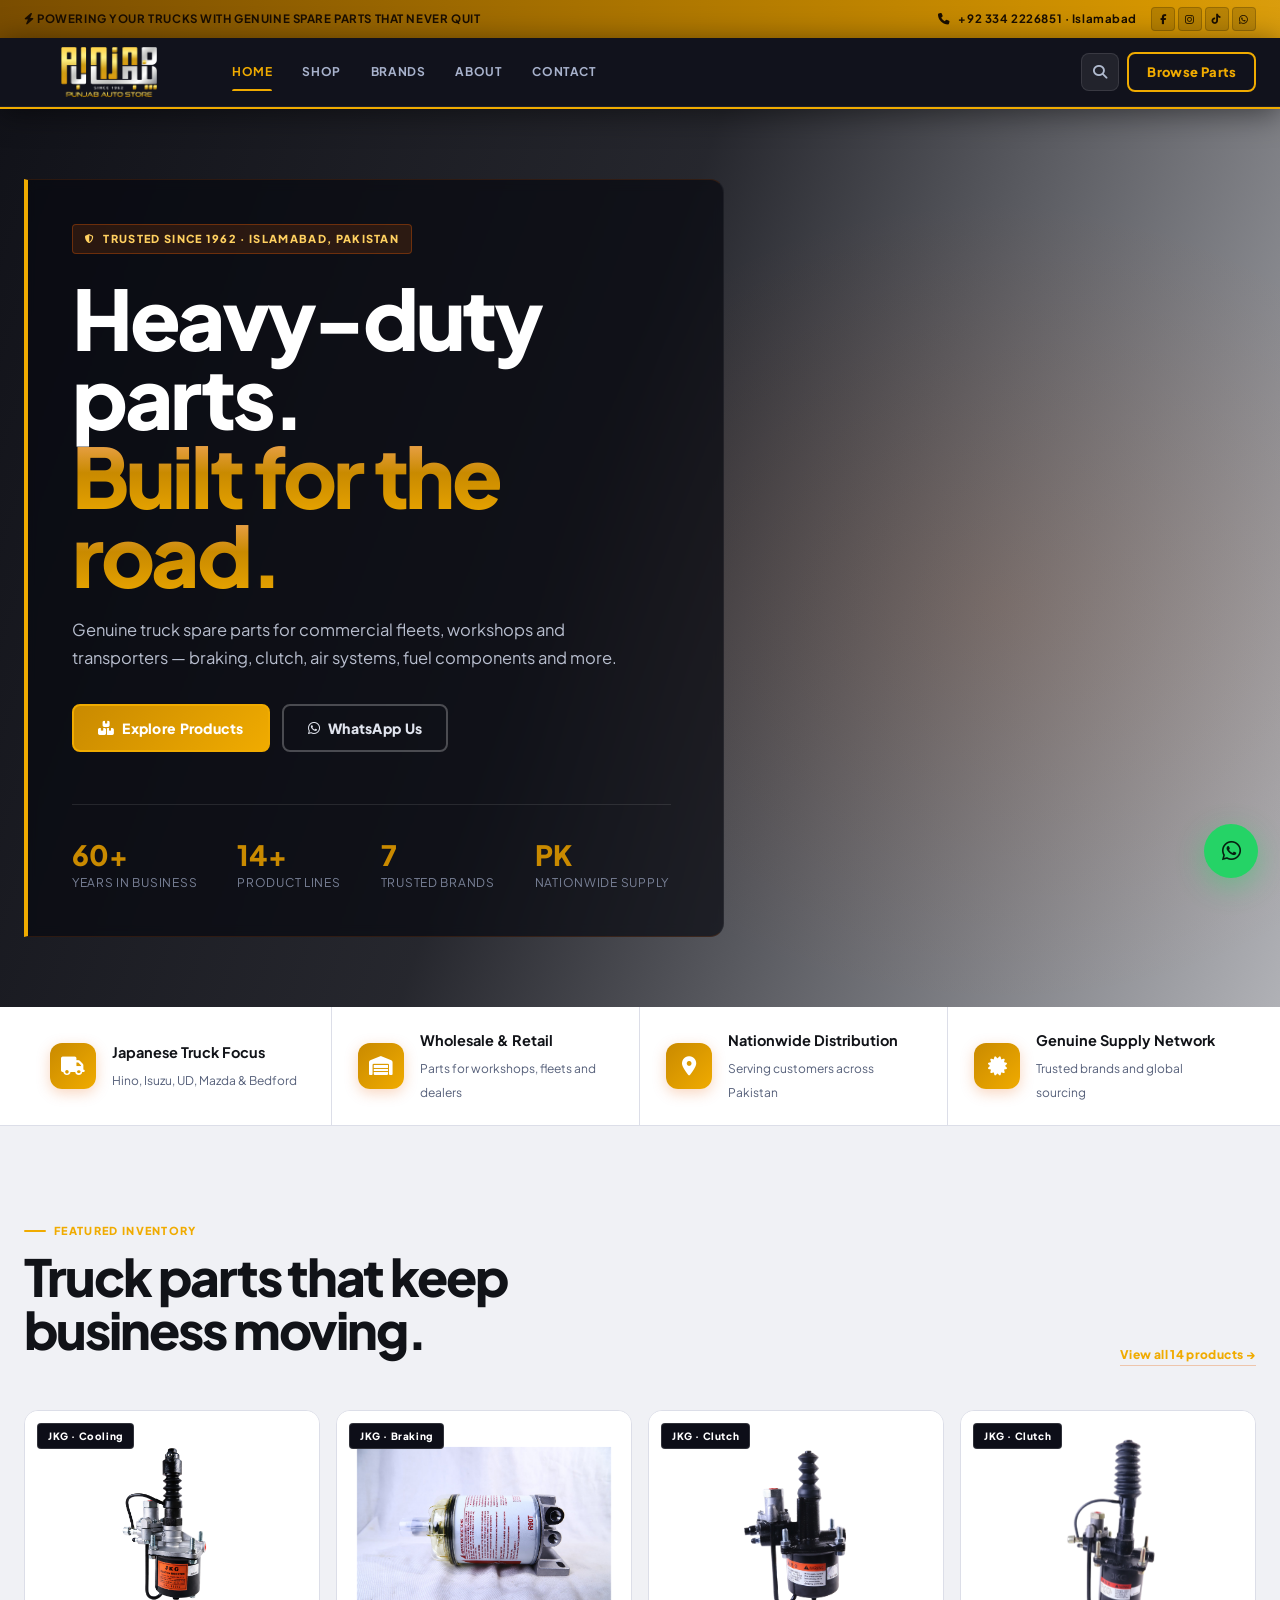
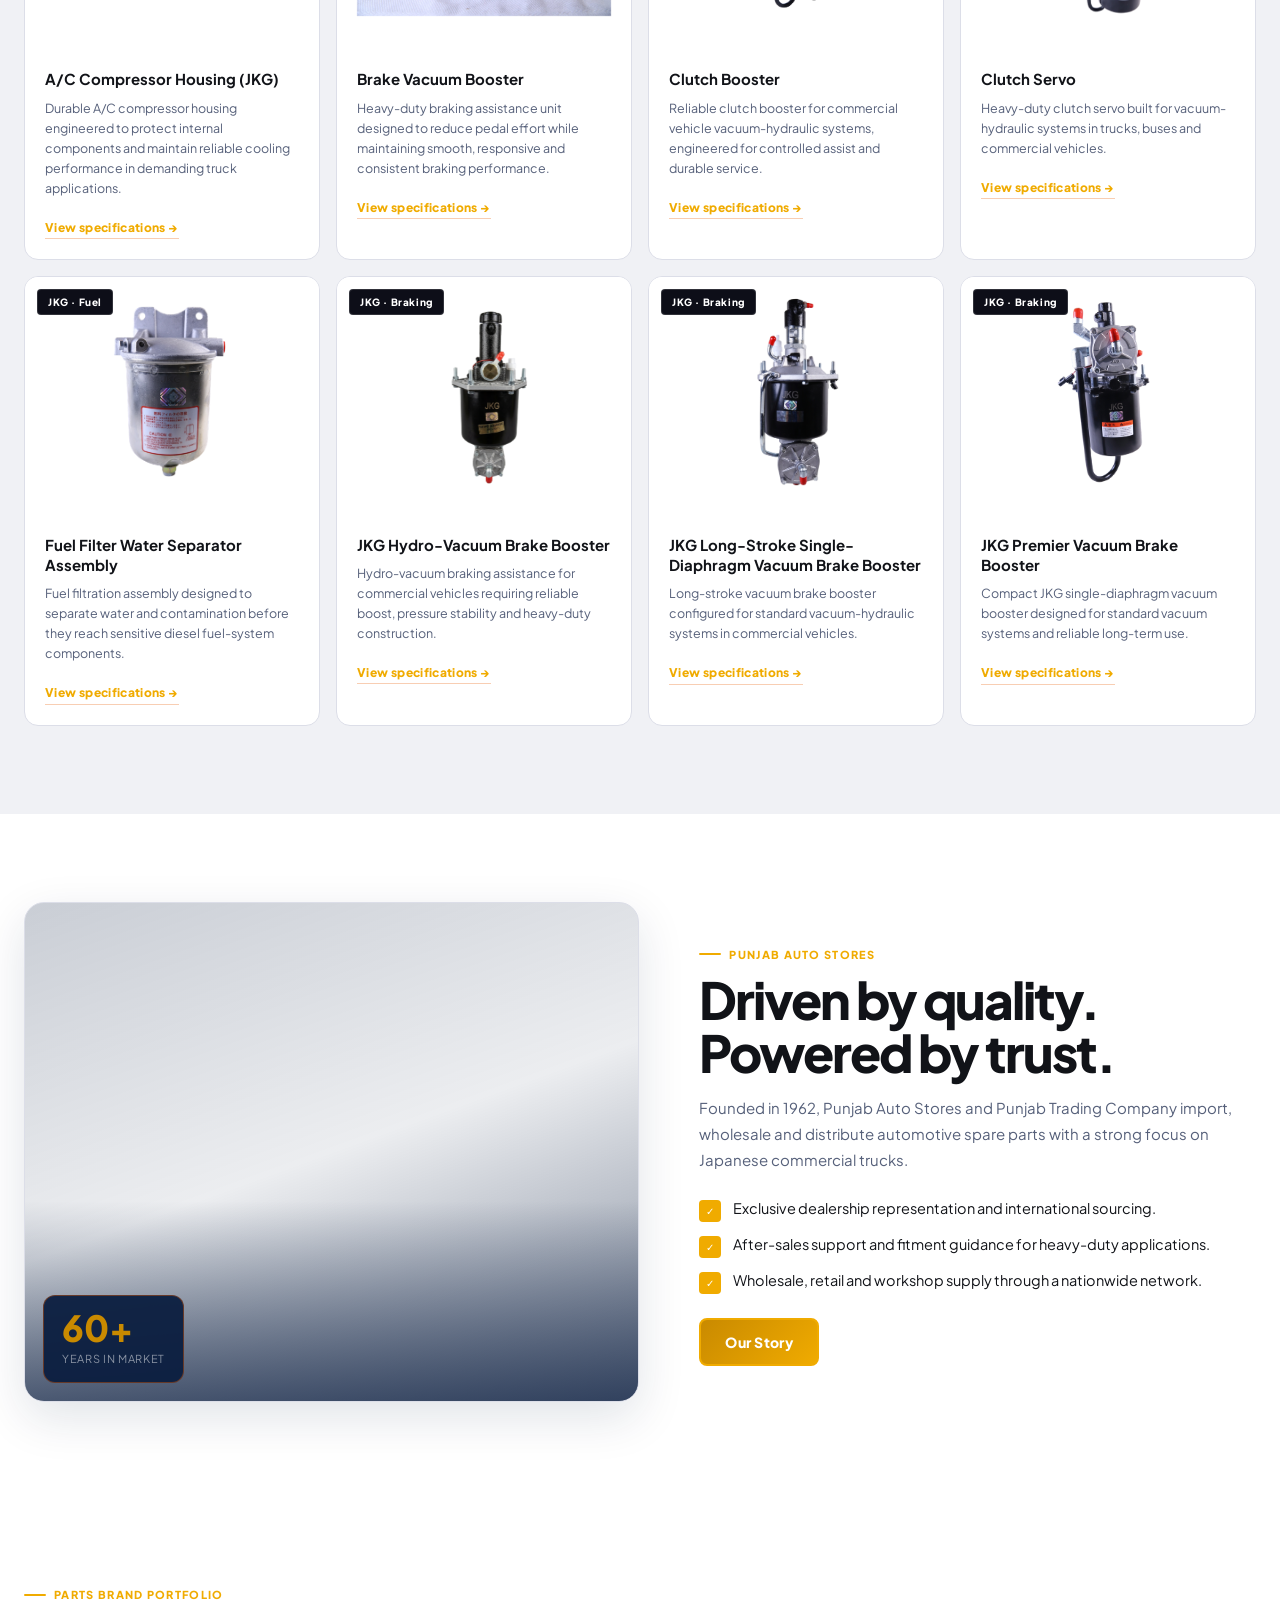
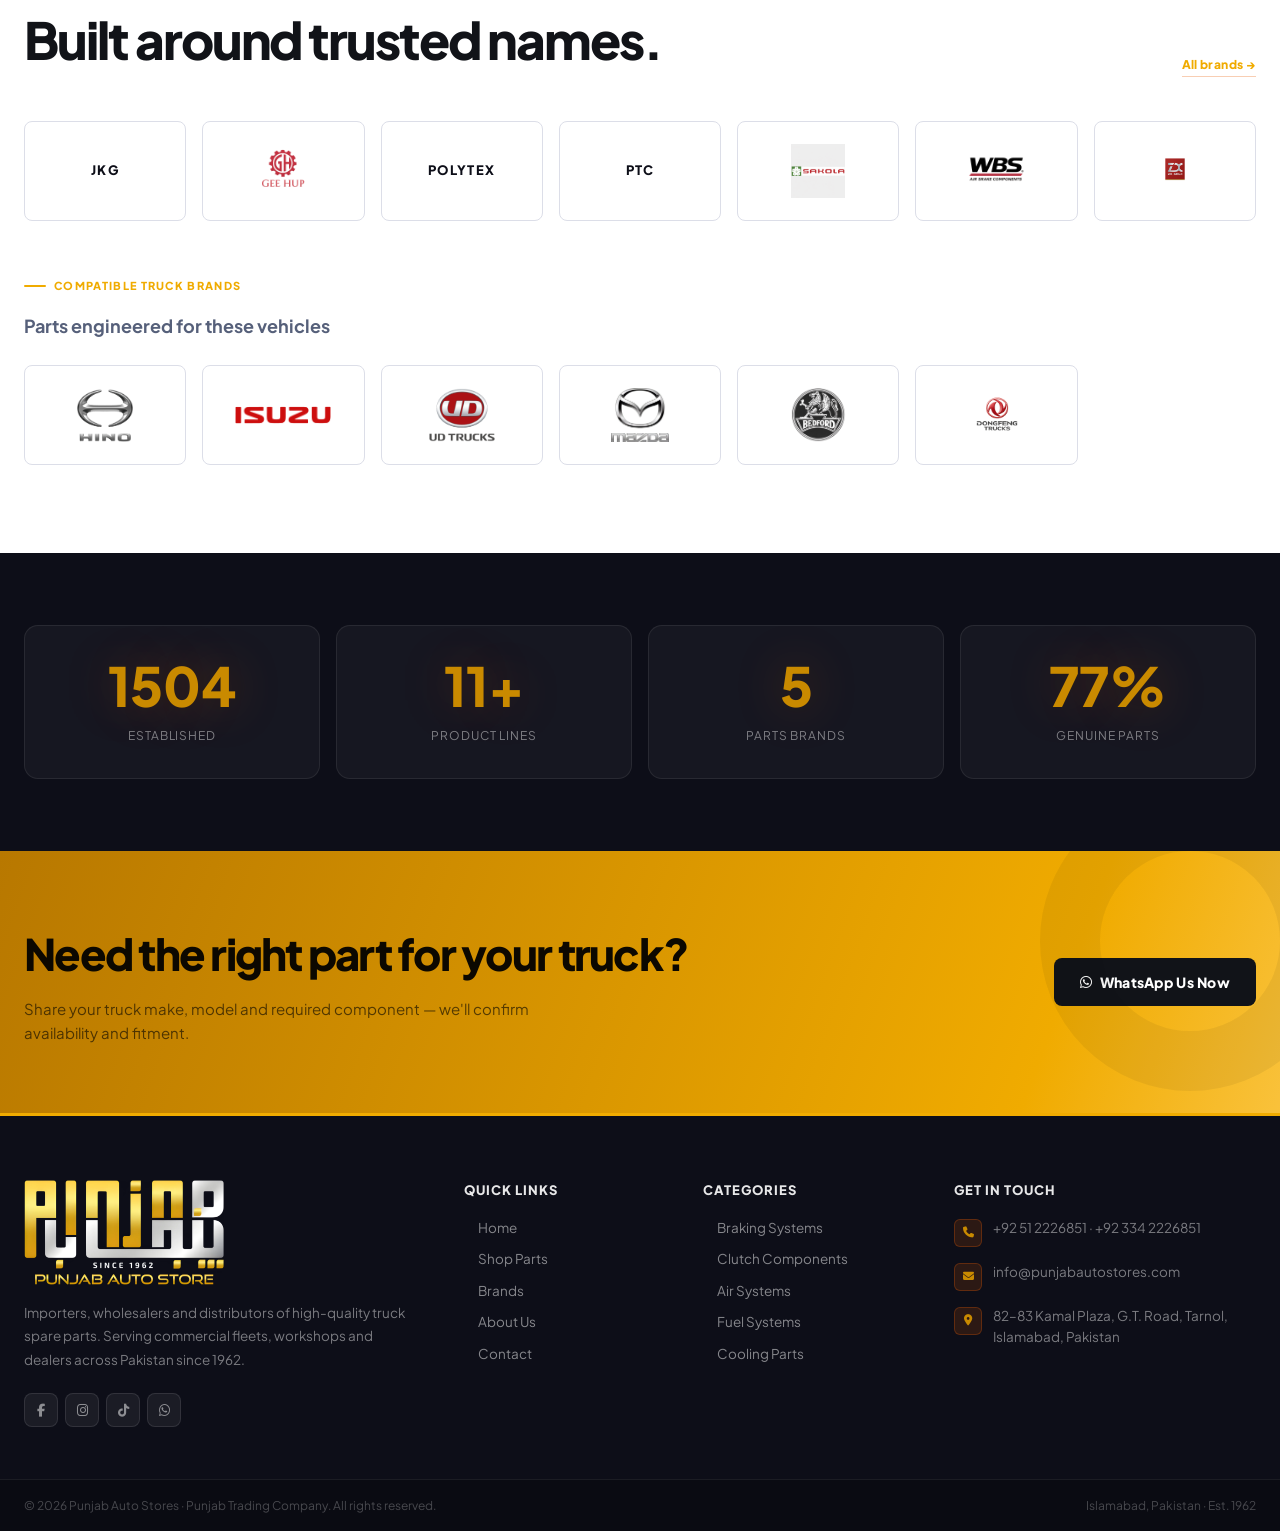
==== commit b4bb5c2b: "Single-row header: logo | nav | search icon | CTA - Merged two-row header into one clean row - Searc" ====
--- a/index.html
+++ b/index.html
@@ -1,6 +1,6 @@
 <!doctype html><html lang="en"><head><meta charset="utf-8"><meta name="viewport" content="width=device-width,initial-scale=1"><meta name="description" content="Punjab Auto Stores — truck spare parts, braking, clutch, air-system and fuel components in Pakistan."><title>Punjab Auto Stores | Heavy-Duty Truck Parts</title><link rel="preconnect" href="https://fonts.googleapis.com"><link rel="preconnect" href="https://fonts.gstatic.com" crossorigin><link rel="stylesheet" href="assets/styles.css"><link rel="stylesheet" href="https://cdnjs.cloudflare.com/ajax/libs/font-awesome/6.5.1/css/all.min.css"></head><body>
 <div class="topbar"><div class="container"><span><i class="fas fa-bolt"></i> POWERING YOUR TRUCKS WITH GENUINE SPARE PARTS THAT NEVER QUIT</span><div class="topbar-right"><span class="topbar-phone"><i class="fas fa-phone"></i> +92 334 2226851 · Islamabad</span><div class="topbar-social"><a class="soc-fb" href="#" target="_blank" aria-label="Facebook"><i class="fab fa-facebook-f"></i></a><a class="soc-ig" href="#" target="_blank" aria-label="Instagram"><i class="fab fa-instagram"></i></a><a class="soc-tt" href="#" target="_blank" aria-label="TikTok"><i class="fab fa-tiktok"></i></a><a class="soc-wa" href="https://wa.me/923342226851" target="_blank" aria-label="WhatsApp"><i class="fab fa-whatsapp"></i></a></div></div></div></div>
-<header class="header"><div class="header-top"><div class="container"><a class="brand" href="index.html"><img src="assets/logo.webp" alt="Punjab Auto Stores"></a><div class="header-search"><i class="fas fa-search si"></i><input type="text" id="headerSearch" class="hsearch-input" placeholder="Search brake boosters, air dryers, clutch parts..."><button class="hsearch-btn" onclick="goSearch()">Search</button></div><a class="nav-cta" href="shop.html">Browse Parts</a><button class="hamb" aria-label="Menu">☰</button></div></div><div class="header-nav"><div class="container"><nav class="menu"><a class="active" href="index.html">Home</a><a href="shop.html">Shop</a><a href="brands.html">Brands</a><a href="about.html">About</a><a href="contact.html">Contact</a></nav></div></div></header>
+<header class="header"><div class="container header-inner"><a class="brand" href="index.html"><img src="assets/logo.webp" alt="Punjab Auto Stores"></a><nav class="menu"><a class="active" href="index.html">Home</a><a href="shop.html">Shop</a><a href="brands.html">Brands</a><a href="about.html">About</a><a href="contact.html">Contact</a></nav><div class="header-actions"><button class="search-btn" id="searchToggle" onclick="toggleSearch()" aria-label="Search"><i class="fas fa-search"></i></button><a class="nav-cta" href="shop.html">Browse Parts</a><button class="hamb" aria-label="Menu">☰</button></div></div><div class="search-drawer" id="searchDrawer"><div class="container"><div class="header-search"><i class="fas fa-search si"></i><input type="text" id="headerSearch" class="hsearch-input" placeholder="Search brake boosters, air dryers, clutch parts..."><button class="hsearch-btn" onclick="goSearch()">Search</button></div></div></div></header>
 
 <main>
 <section class="hero">
--- a/assets/styles.css
+++ b/assets/styles.css
@@ -1,11 +1,11 @@
 @import url('https://fonts.googleapis.com/css2?family=Plus+Jakarta+Sans:ital,wght@0,300;0,400;0,500;0,600;0,700;0,800&display=swap');
 
 :root{
-  --bg:#f1f4fa;--surface:#f8f9fd;--surface2:#fff;
-  --text:#0d1627;--muted:#5a6a82;
-  --accent:#e85d04;--accent2:#f47822;--accent3:#ffaa60;--accent-dim:rgba(232,93,4,.09);
-  --navy:#0b1e40;--navy2:#112444;--navy3:#1a3060;
-  --line:#dbe2ee;--white:#fff;
+  --bg:#f0f1f5;--surface:#f7f8fc;--surface2:#fff;
+  --text:#111318;--muted:#56607a;
+  --accent:#f0ab00;--accent2:#c98a00;--accent3:#ffd060;--accent-dim:rgba(212,149,0,.1);
+  --navy:#0d0e18;--navy2:#161824;--navy3:#1e2030;
+  --line:#dcdee8;--white:#fff;
   --max:1240px;--radius:14px;--radius-sm:8px;
   --ease:cubic-bezier(.4,0,.2,1);--spring:cubic-bezier(.34,1.56,.64,1);
 }
@@ -22,68 +22,87 @@
 .container{width:min(var(--max),calc(100% - 48px));margin:auto}
 
 /* ── Topbar ── */
-.topbar{background:var(--navy);color:rgba(255,255,255,.7);font-size:11.5px;font-weight:600;letter-spacing:.04em}
-.topbar .container{display:flex;justify-content:space-between;align-items:center;gap:16px;padding:8px 0;flex-wrap:wrap}
+.topbar{
+  background:linear-gradient(90deg,#7a4d00,#d49500 30%,#ffd060 55%,#d49500 78%,#7a4d00);
+  background-size:300% 100%;animation:shimmerBg 9s linear infinite;
+  color:#1a0e00;font-size:11.5px;font-weight:700;letter-spacing:.05em;
+}
+.topbar .container{display:flex;justify-content:space-between;align-items:center;gap:16px;padding:7px 0;flex-wrap:wrap}
 .topbar-right{display:flex;align-items:center;gap:14px;flex-shrink:0}
-.topbar-phone{font-size:11.5px;font-weight:700;color:rgba(255,255,255,.9);white-space:nowrap}
-.topbar-phone i{margin-right:5px;color:var(--accent2)}
-.topbar-social{display:flex;gap:4px}
+.topbar-phone{font-size:11.5px;font-weight:700;color:#1a0e00;white-space:nowrap}
+.topbar-phone i{margin-right:5px}
+.topbar-social{display:flex;gap:3px}
 .topbar-social a{
-  width:26px;height:26px;border-radius:5px;display:grid;place-items:center;
-  color:rgba(255,255,255,.55);background:rgba(255,255,255,.08);border:1px solid rgba(255,255,255,.12);
-  font-size:10px;transition:background .18s,color .18s,transform .18s var(--spring);
-}
-.topbar-social a:hover{background:rgba(255,255,255,.18);color:#fff;transform:translateY(-1px)}
+  width:24px;height:24px;border-radius:4px;display:grid;place-items:center;
+  color:#1a0e00;background:rgba(0,0,0,.14);border:1px solid rgba(0,0,0,.18);
+  font-size:10px;transition:background .18s,transform .18s var(--spring);
+}
+.topbar-social a:hover{background:rgba(0,0,0,.26);transform:translateY(-1px)}
 @keyframes shimmerBg{0%{background-position:0 50%}50%{background-position:100% 50%}100%{background-position:0 50%}}
 
 /* ── Header ── */
 .header{
   position:sticky;top:0;z-index:100;
-  background:#fff;
+  background:rgba(13,14,24,.98);
   backdrop-filter:blur(20px);-webkit-backdrop-filter:blur(20px);
-  border-bottom:3px solid var(--accent);
-  box-shadow:0 2px 24px rgba(11,30,64,.1);
-}
-.header-top{border-bottom:1px solid var(--line)}
-.header-top .container{display:flex;align-items:center;gap:16px;min-height:72px;justify-content:space-between}
-.brand img{width:190px;max-height:54px;object-fit:contain;transition:opacity .2s}
-.brand:hover img{opacity:.8}
-
+  border-bottom:2px solid var(--accent);
+  box-shadow:0 4px 30px rgba(0,0,0,.5);
+}
+.header-inner{display:flex;align-items:center;gap:24px;min-height:68px}
+.brand img{width:170px;max-height:50px;object-fit:contain;transition:opacity .2s}
+.brand:hover img{opacity:.85}
+
+.menu{display:flex;align-items:center;gap:2px;flex:1;font-size:13px;font-weight:700;letter-spacing:.02em}
+.menu a{
+  color:#a8b2cc;padding:7px 14px;border-radius:var(--radius-sm);position:relative;
+  transition:color .2s,background .2s;text-transform:uppercase;font-size:12px;letter-spacing:.05em;
+}
+.menu a:hover{color:#fff;background:rgba(255,255,255,.07)}
+.menu a.active{color:var(--accent)}
+.menu a.active::after{content:'';position:absolute;bottom:-2px;left:14px;right:14px;height:2px;background:var(--accent);border-radius:2px 2px 0 0}
+
+.header-actions{display:flex;align-items:center;gap:8px;flex-shrink:0}
+.search-btn{
+  width:38px;height:38px;border-radius:var(--radius-sm);flex-shrink:0;
+  background:rgba(255,255,255,.07);border:1.5px solid rgba(255,255,255,.1);
+  color:#b0bace;font-size:14px;cursor:pointer;display:grid;place-items:center;
+  transition:background .2s,color .2s,border-color .2s;
+}
+.search-btn:hover,.search-btn.active{background:rgba(240,171,0,.12);border-color:rgba(240,171,0,.3);color:var(--accent)}
+.nav-cta{
+  padding:8px 18px;border:2px solid var(--accent);border-radius:var(--radius-sm);
+  color:var(--accent);font-weight:800;font-size:13px;white-space:nowrap;
+  letter-spacing:.03em;background:transparent;
+  transition:background .2s,color .2s,transform .22s var(--spring);
+}
+.nav-cta:hover{background:var(--accent);color:#0a0800;transform:translateY(-2px)}
+.hamb{display:none;background:none;border:0;color:#e8eaf2;font-size:22px;cursor:pointer;padding:4px;flex-shrink:0}
+
+/* Search drawer (slides down on icon click) */
+.search-drawer{
+  border-top:1px solid rgba(255,255,255,.06);
+  max-height:0;overflow:hidden;
+  transition:max-height .32s var(--ease);
+}
+.search-drawer.open{max-height:72px}
+.search-drawer .container{padding:10px 0}
 .header-search{
-  flex:1;max-width:540px;display:flex;align-items:center;
-  background:var(--bg);border:1.5px solid var(--line);
+  display:flex;align-items:center;
+  background:rgba(255,255,255,.07);border:1.5px solid rgba(255,255,255,.1);
   border-radius:var(--radius-sm);padding-left:14px;gap:10px;
   transition:border-color .2s,box-shadow .2s;
 }
-.header-search:focus-within{border-color:var(--accent);box-shadow:0 0 0 3px var(--accent-dim)}
-.header-search .si{color:var(--muted);font-size:13px;flex-shrink:0}
-.hsearch-input{flex:1;background:none;border:none;outline:none;color:var(--text);font-family:inherit;font-size:14px;padding:12px 0}
-.hsearch-input::placeholder{color:#9aa4b8}
+.header-search:focus-within{border-color:var(--accent);box-shadow:0 0 0 3px rgba(240,171,0,.15)}
+.header-search .si{color:#7a829a;font-size:13px;flex-shrink:0}
+.hsearch-input{flex:1;background:none;border:none;outline:none;color:#e8eaf2;font-family:inherit;font-size:14px;padding:11px 0}
+.hsearch-input::placeholder{color:#6a7288}
 .hsearch-btn{
-  background:linear-gradient(135deg,var(--accent2),var(--accent));
-  color:#fff;border:none;padding:9px 20px;border-radius:0 6px 6px 0;
+  background:linear-gradient(135deg,var(--accent),var(--accent2));
+  color:#0a0800;border:none;padding:9px 20px;border-radius:0 6px 6px 0;
   font-weight:800;font-size:13px;cursor:pointer;font-family:inherit;
-  min-height:46px;letter-spacing:.03em;transition:opacity .18s;white-space:nowrap;
+  min-height:44px;letter-spacing:.03em;transition:opacity .18s;white-space:nowrap;
 }
 .hsearch-btn:hover{opacity:.88}
-.nav-cta{
-  padding:10px 22px;background:var(--accent);border-radius:var(--radius-sm);
-  color:#fff;font-weight:800;font-size:13px;white-space:nowrap;flex-shrink:0;
-  letter-spacing:.03em;border:2px solid var(--accent);
-  transition:background .2s,transform .22s var(--spring),box-shadow .22s;
-}
-.nav-cta:hover{background:var(--accent2);border-color:var(--accent2);transform:translateY(-2px);box-shadow:0 8px 24px rgba(232,92,4,.3)}
-.hamb{display:none;background:none;border:0;color:var(--text);font-size:24px;cursor:pointer;padding:4px;flex-shrink:0}
-
-.header-nav .container{display:flex;align-items:center;min-height:46px}
-.menu{display:flex;align-items:center;gap:2px;font-size:13px;font-weight:700;letter-spacing:.02em}
-.menu a{
-  color:var(--muted);padding:8px 15px;border-radius:var(--radius-sm);position:relative;
-  transition:color .2s,background .2s;text-transform:uppercase;font-size:12px;letter-spacing:.05em;
-}
-.menu a:hover{color:var(--text);background:var(--accent-dim)}
-.menu a.active{color:var(--accent)}
-.menu a.active::after{content:'';position:absolute;bottom:0;left:15px;right:15px;height:2px;background:var(--accent);border-radius:2px 2px 0 0}
 
 /* ── Hero ── */
 .hero{
@@ -194,15 +213,15 @@
 .card:hover{transform:translateY(-7px);border-color:var(--accent);box-shadow:0 24px 64px rgba(11,30,64,.1),0 0 0 1px rgba(232,93,4,.15)}
 .product-visual{
   height:240px;position:relative;overflow:hidden;
-  background:linear-gradient(145deg,#edf0f8,#dce3ef);
+  background:#fff;
   transition:background .3s;
 }
-.card:hover .product-visual{background:linear-gradient(145deg,#e5eaf5,#d4dcea)}
+.card:hover .product-visual{background:#fdf9f5}
 .product-visual img{
   position:absolute;inset:0;width:100%;height:100%;
-  object-fit:contain;padding:18px;z-index:2;
+  object-fit:contain;padding:20px;z-index:2;
   transition:transform .35s var(--ease);
-  filter:drop-shadow(0 6px 18px rgba(11,30,64,.18));
+  mix-blend-mode:multiply;
 }
 .card:hover .product-visual img{transform:scale(1.07) translateY(-3px)}
 .product-visual::before{
@@ -306,16 +325,16 @@
 /* ── CTA band ── */
 .cta{
   padding:68px 0;
-  background:linear-gradient(110deg,#a83800,var(--accent) 42%,var(--accent2) 58%,var(--accent) 74%,#a83800);
+  background:linear-gradient(110deg,#b87800,#f0ab00 42%,#ffd060 58%,#f0ab00 74%,#b87800);
   background-size:200% 100%;animation:shimmerBg 8s linear infinite;
-  color:#fff;position:relative;overflow:hidden;
-}
-.cta::before{content:'';position:absolute;right:-60px;top:-60px;width:300px;height:300px;border:60px solid rgba(255,255,255,.06);border-radius:50%;pointer-events:none}
+  color:#0c0800;position:relative;overflow:hidden;
+}
+.cta::before{content:'';position:absolute;right:-60px;top:-60px;width:300px;height:300px;border:60px solid rgba(0,0,0,.06);border-radius:50%;pointer-events:none}
 .cta .container{display:flex;justify-content:space-between;align-items:center;gap:30px}
-.cta h2{margin:0;font-size:clamp(26px,3.4vw,44px);letter-spacing:-.04em;font-weight:800;color:#fff}
-.cta p{margin:8px 0 0;max-width:540px;color:rgba(255,255,255,.75);font-size:15px}
-.cta .btn{background:var(--navy);color:#fff;white-space:nowrap;border-color:transparent;min-width:180px;flex-shrink:0}
-.cta .btn:hover{background:var(--navy2);transform:translateY(-3px);box-shadow:0 12px 30px rgba(0,0,0,.4)}
+.cta h2{margin:0;font-size:clamp(26px,3.4vw,44px);letter-spacing:-.04em;font-weight:800;color:#0c0800}
+.cta p{margin:8px 0 0;max-width:540px;color:rgba(0,0,0,.6);font-size:15px}
+.cta .btn{background:#111318;color:#fff;white-space:nowrap;border-color:transparent;min-width:180px;flex-shrink:0}
+.cta .btn:hover{background:#1e2130;transform:translateY(-3px);box-shadow:0 12px 30px rgba(0,0,0,.4)}
 
 /* ── Footer ── */
 .footer{background:var(--navy)}
@@ -377,11 +396,11 @@
 /* ── Product detail ── */
 .product-page{display:grid;grid-template-columns:1fr 1fr;gap:60px;align-items:start}
 .detail-visual{
-  min-height:490px;border-radius:20px;background:linear-gradient(145deg,#edf0f8,#dce3ef);
+  min-height:490px;border-radius:20px;background:#fff;
   position:sticky;top:130px;border:1px solid var(--line);overflow:hidden;transition:box-shadow .3s;
 }
 .detail-visual:hover{box-shadow:0 20px 56px rgba(11,30,64,.1)}
-.detail-visual img{position:absolute;inset:0;width:100%;height:100%;object-fit:contain;padding:30px;z-index:2;filter:drop-shadow(0 10px 28px rgba(11,30,64,.2))}
+.detail-visual img{position:absolute;inset:0;width:100%;height:100%;object-fit:contain;padding:30px;z-index:2;mix-blend-mode:multiply}
 .detail-visual.has-image::before,.detail-visual.has-image::after{display:none}
 .detail-visual::before{
   content:'';position:absolute;width:240px;height:240px;border:44px solid #c4cede;border-radius:50%;
@@ -469,19 +488,15 @@
 
 /* ── Responsive ── */
 @media(max-width:980px){
-  .header-search{max-width:100%;order:3;flex-basis:100%}
-  .header-top .container{flex-wrap:wrap;min-height:auto;padding:12px 0;gap:12px}
-  .header-nav{overflow:visible}
-  .header-nav .container{min-height:0;padding:0}
   .menu{
-    position:fixed;left:12px;right:12px;top:0;z-index:200;
-    background:#fff;border:1.5px solid var(--line);border-radius:var(--radius);
+    position:fixed;left:12px;right:12px;top:72px;z-index:200;
+    background:#0d0e18;border:1px solid rgba(255,255,255,.1);border-radius:var(--radius);
     padding:18px;display:none;flex-direction:column;align-items:stretch;gap:3px;
-    margin-top:120px;box-shadow:0 10px 40px rgba(11,30,64,.18);
+    box-shadow:0 10px 40px rgba(0,0,0,.5);flex:none;
   }
   .menu.open{display:flex}
-  .menu a{text-transform:none;font-size:14px;padding:10px 14px;color:var(--text)}
-  .menu a:hover{color:var(--accent);background:var(--accent-dim)}
+  .menu a{text-transform:none;font-size:14px;padding:10px 14px;color:#a8b2cc}
+  .menu a:hover{color:#fff;background:rgba(255,255,255,.07)}
   .menu a.active{color:var(--accent)}
   .menu a.active::after{display:none}
   .hamb{display:block}
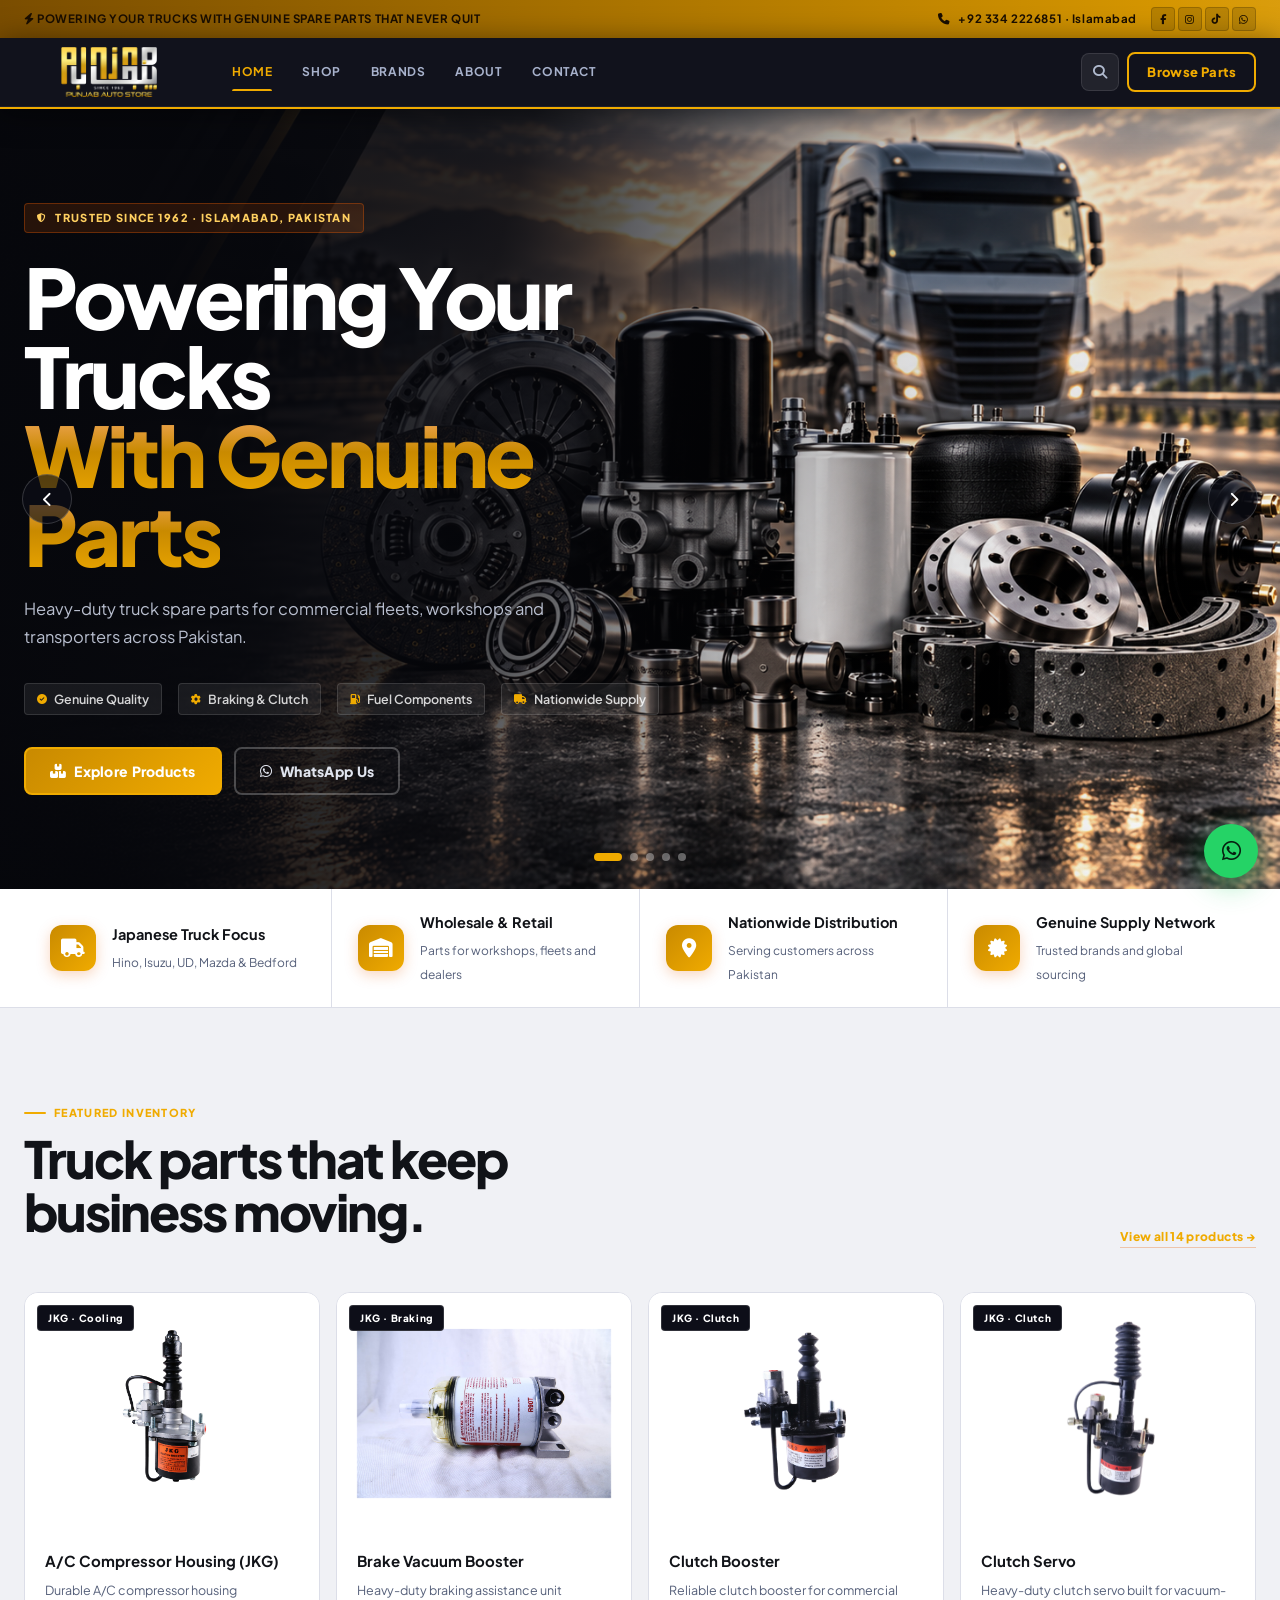
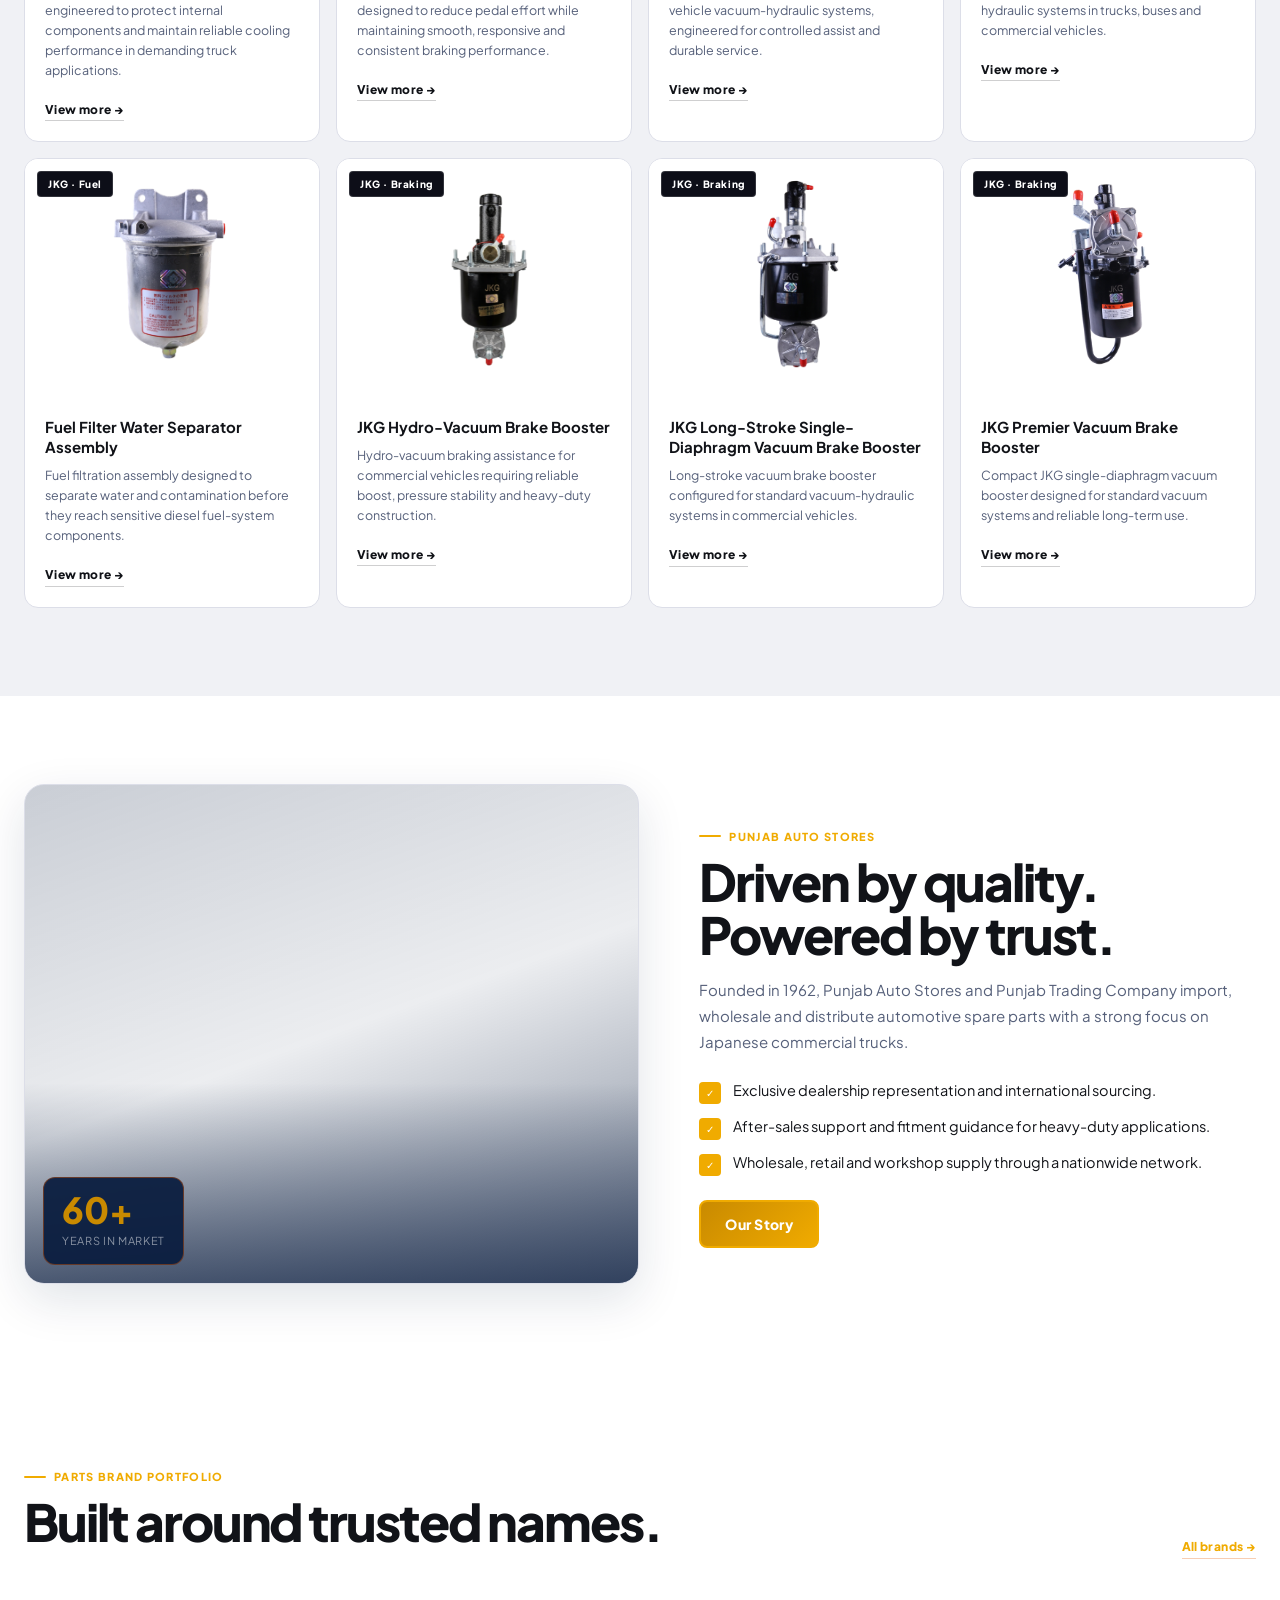
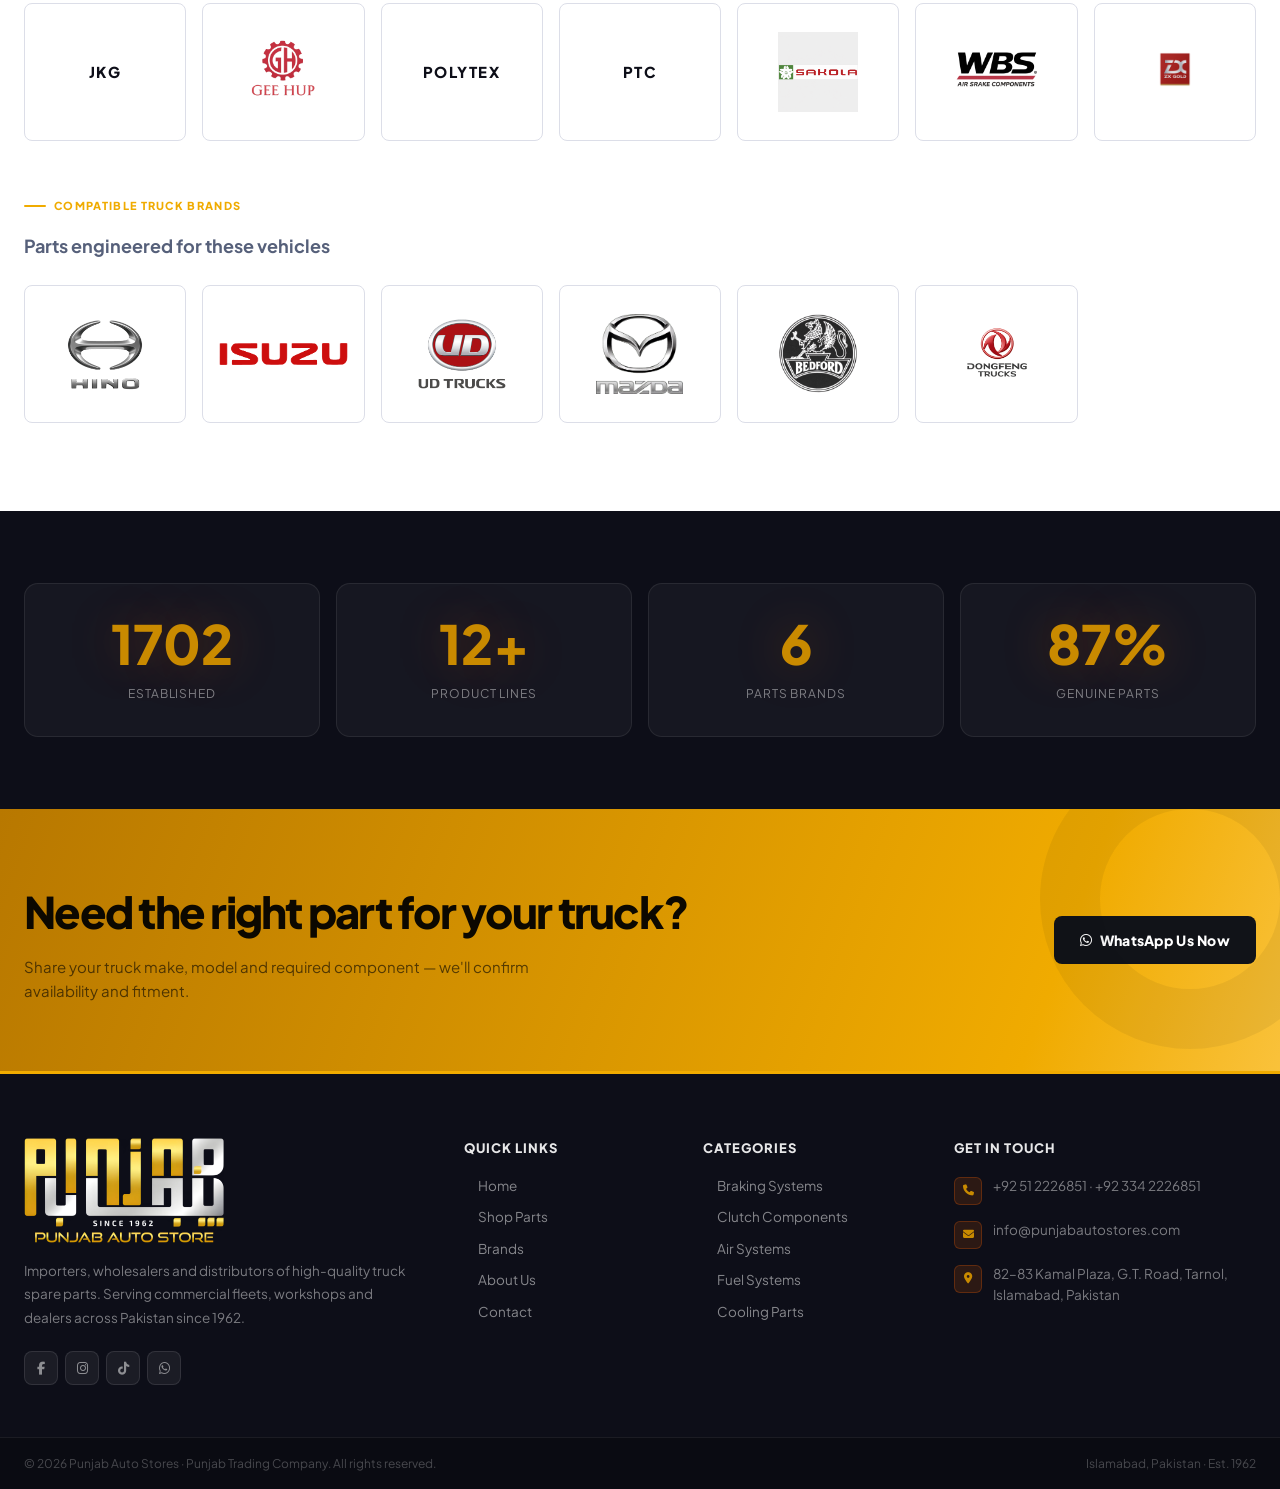
==== commit 9be83e63: "Add hero image slider with 5 product category slides - Replace static hero section with full-width a" ====
--- a/index.html
+++ b/index.html
@@ -3,21 +3,118 @@
 <header class="header"><div class="container header-inner"><a class="brand" href="index.html"><img src="assets/logo.webp" alt="Punjab Auto Stores"></a><nav class="menu"><a class="active" href="index.html">Home</a><a href="shop.html">Shop</a><a href="brands.html">Brands</a><a href="about.html">About</a><a href="contact.html">Contact</a></nav><div class="header-actions"><button class="search-btn" id="searchToggle" onclick="toggleSearch()" aria-label="Search"><i class="fas fa-search"></i></button><a class="nav-cta" href="shop.html">Browse Parts</a><button class="hamb" aria-label="Menu">☰</button></div></div><div class="search-drawer" id="searchDrawer"><div class="container"><div class="header-search"><i class="fas fa-search si"></i><input type="text" id="headerSearch" class="hsearch-input" placeholder="Search brake boosters, air dryers, clutch parts..."><button class="hsearch-btn" onclick="goSearch()">Search</button></div></div></div></header>
 
 <main>
-<section class="hero">
-  <div class="container hero-inner">
-    <div class="hero-textbox">
-      <div class="hero-tag"><i class="fas fa-shield-halved"></i> TRUSTED SINCE 1962 · ISLAMABAD, PAKISTAN</div>
-      <h1>Heavy-duty parts.<br><span class="gold">Built for the road.</span></h1>
-      <p>Genuine truck spare parts for commercial fleets, workshops and transporters — braking, clutch, air systems, fuel components and more.</p>
-      <div class="actions"><a class="btn btn-primary" href="shop.html"><i class="fas fa-boxes-stacked"></i> Explore Products</a><a class="btn btn-secondary" href="https://wa.me/923342226851" target="_blank"><i class="fab fa-whatsapp"></i> WhatsApp Us</a></div>
-      <div class="hero-stats">
-        <div class="hero-stat"><strong>60+</strong><span>Years in Business</span></div>
-        <div class="hero-stat"><strong>14+</strong><span>Product Lines</span></div>
-        <div class="hero-stat"><strong>7</strong><span>Trusted Brands</span></div>
-        <div class="hero-stat"><strong>PK</strong><span>Nationwide Supply</span></div>
-      </div>
-    </div>
-  </div>
+<section class="hero-slider">
+
+  <div class="slide active" style="background-image:url('assets/images/slides/slide-1.png')">
+    <div class="container slide-inner">
+      <div class="slide-content">
+        <div class="hero-tag"><i class="fas fa-shield-halved"></i> TRUSTED SINCE 1962 · ISLAMABAD, PAKISTAN</div>
+        <h1>Powering Your Trucks<br><span class="gold">With Genuine Parts</span></h1>
+        <p>Heavy-duty truck spare parts for commercial fleets, workshops and transporters across Pakistan.</p>
+        <div class="slide-badges">
+          <span class="slide-badge"><i class="fas fa-check-circle"></i> Genuine Quality</span>
+          <span class="slide-badge"><i class="fas fa-cog"></i> Braking &amp; Clutch</span>
+          <span class="slide-badge"><i class="fas fa-gas-pump"></i> Fuel Components</span>
+          <span class="slide-badge"><i class="fas fa-truck"></i> Nationwide Supply</span>
+        </div>
+        <div class="actions">
+          <a class="btn btn-primary" href="shop.html"><i class="fas fa-boxes-stacked"></i> Explore Products</a>
+          <a class="btn btn-secondary" href="https://wa.me/923342226851" target="_blank"><i class="fab fa-whatsapp"></i> WhatsApp Us</a>
+        </div>
+      </div>
+    </div>
+  </div>
+
+  <div class="slide" style="background-image:url('assets/images/slides/slide-2.png')">
+    <div class="container slide-inner">
+      <div class="slide-content">
+        <div class="hero-tag"><i class="fas fa-gear"></i> CLUTCH SYSTEMS · SINCE 1962</div>
+        <h1>Truck Clutch Parts<br><span class="gold">You Can Trust</span></h1>
+        <p>Reliable power transfer for workshops, fleets and transporters — genuine clutch components trusted across Pakistan.</p>
+        <div class="slide-badges">
+          <span class="slide-badge"><i class="fas fa-check-circle"></i> Genuine Quality</span>
+          <span class="slide-badge"><i class="fas fa-shield-halved"></i> Heavy Duty</span>
+          <span class="slide-badge"><i class="fas fa-wrench"></i> Reliable Fitment</span>
+          <span class="slide-badge"><i class="fas fa-truck"></i> Nationwide Supply</span>
+        </div>
+        <div class="actions">
+          <a class="btn btn-primary" href="shop.html"><i class="fas fa-boxes-stacked"></i> Explore Clutch Parts</a>
+          <a class="btn btn-secondary" href="https://wa.me/923342226851" target="_blank"><i class="fab fa-whatsapp"></i> WhatsApp Us</a>
+        </div>
+      </div>
+    </div>
+  </div>
+
+  <div class="slide" style="background-image:url('assets/images/slides/slide-3.png')">
+    <div class="container slide-inner">
+      <div class="slide-content">
+        <div class="hero-tag"><i class="fas fa-wind"></i> AIR SYSTEMS · SINCE 1962</div>
+        <h1>Dependable<br><span class="gold">Truck Air Systems</span></h1>
+        <p>Genuine parts for superior braking performance, reliability and uptime on every journey across Pakistan.</p>
+        <div class="slide-badges">
+          <span class="slide-badge"><i class="fas fa-shield-halved"></i> Heavy Duty</span>
+          <span class="slide-badge"><i class="fas fa-check-circle"></i> Genuine Parts</span>
+          <span class="slide-badge"><i class="fas fa-truck"></i> Nationwide Supply</span>
+          <span class="slide-badge"><i class="fas fa-star"></i> Trusted Since 1962</span>
+        </div>
+        <div class="actions">
+          <a class="btn btn-primary" href="shop.html"><i class="fas fa-boxes-stacked"></i> Explore Air Systems</a>
+          <a class="btn btn-secondary" href="https://wa.me/923342226851" target="_blank"><i class="fab fa-whatsapp"></i> WhatsApp Us</a>
+        </div>
+      </div>
+    </div>
+  </div>
+
+  <div class="slide" style="background-image:url('assets/images/slides/slide-4.png')">
+    <div class="container slide-inner">
+      <div class="slide-content">
+        <div class="hero-tag"><i class="fas fa-circle-stop"></i> BRAKING SYSTEMS · SINCE 1962</div>
+        <h1>Heavy-Duty<br><span class="gold">Braking Systems</span></h1>
+        <p>For safer stopping and stronger roads — genuine truck braking parts for fleets, workshops and transporters.</p>
+        <div class="slide-badges">
+          <span class="slide-badge"><i class="fas fa-check-circle"></i> Genuine Quality</span>
+          <span class="slide-badge"><i class="fas fa-truck-moving"></i> Fleet Ready</span>
+          <span class="slide-badge"><i class="fas fa-truck"></i> Nationwide Supply</span>
+          <span class="slide-badge"><i class="fas fa-star"></i> Trusted Since 1962</span>
+        </div>
+        <div class="actions">
+          <a class="btn btn-primary" href="shop.html"><i class="fas fa-boxes-stacked"></i> Explore Brake Parts</a>
+          <a class="btn btn-secondary" href="https://wa.me/923342226851" target="_blank"><i class="fab fa-whatsapp"></i> WhatsApp Us</a>
+        </div>
+      </div>
+    </div>
+  </div>
+
+  <div class="slide" style="background-image:url('assets/images/slides/slide-5.png')">
+    <div class="container slide-inner">
+      <div class="slide-content">
+        <div class="hero-tag"><i class="fas fa-gas-pump"></i> FUEL &amp; COOLING · SINCE 1962</div>
+        <h1>Genuine Fuel &amp;<br><span class="gold">Cooling Parts</span></h1>
+        <p>Cleaner performance, cooler running and long-haul reliability for heavy-duty commercial trucks.</p>
+        <div class="slide-badges">
+          <span class="slide-badge"><i class="fas fa-road"></i> Long-haul Ready</span>
+          <span class="slide-badge"><i class="fas fa-check-circle"></i> Genuine Quality</span>
+          <span class="slide-badge"><i class="fas fa-handshake"></i> Trusted Brands</span>
+          <span class="slide-badge"><i class="fas fa-truck"></i> Nationwide Supply</span>
+        </div>
+        <div class="actions">
+          <a class="btn btn-primary" href="shop.html"><i class="fas fa-boxes-stacked"></i> Explore Parts</a>
+          <a class="btn btn-secondary" href="https://wa.me/923342226851" target="_blank"><i class="fab fa-whatsapp"></i> WhatsApp Us</a>
+        </div>
+      </div>
+    </div>
+  </div>
+
+  <button class="slider-btn slider-prev" aria-label="Previous slide"><i class="fas fa-chevron-left"></i></button>
+  <button class="slider-btn slider-next" aria-label="Next slide"><i class="fas fa-chevron-right"></i></button>
+  <div class="slider-dots">
+    <button class="dot active" aria-label="Slide 1"></button>
+    <button class="dot" aria-label="Slide 2"></button>
+    <button class="dot" aria-label="Slide 3"></button>
+    <button class="dot" aria-label="Slide 4"></button>
+    <button class="dot" aria-label="Slide 5"></button>
+  </div>
+
 </section>
 
 <section class="truststrip">
--- a/assets/styles.css
+++ b/assets/styles.css
@@ -104,30 +104,54 @@
 }
 .hsearch-btn:hover{opacity:.88}
 
-/* ── Hero ── */
-.hero{
-  min-height:780px;display:grid;align-items:center;
-  position:relative;overflow:hidden;
-  background:
-    linear-gradient(110deg,rgba(10,11,18,.97) 0%,rgba(10,11,18,.88) 45%,rgba(10,11,18,.28) 100%),
-    url('https://punjabautostores.com/wp-content/uploads/2026/05/car-parts-spares-and-accesoires-auto-service-and-car-repair-workshop-concept--1024x512.jpg') center/cover no-repeat;
-}
-.hero::before{
+/* ── Hero Slider ── */
+.hero-slider{position:relative;overflow:hidden;height:780px}
+.slide{
+  position:absolute;inset:0;
+  background-size:cover;background-position:center right;
+  display:grid;align-items:center;
+  opacity:0;transition:opacity 1s var(--ease);pointer-events:none;
+}
+.slide::before{
   content:'';position:absolute;inset:0;pointer-events:none;
-  background:radial-gradient(ellipse 60% 70% at 78% 55%,rgba(232,93,4,.09),transparent 65%);
-}
-.hero-inner{position:relative;z-index:2;padding:70px 0}
-.hero-textbox{
-  background:rgba(8,9,16,.7);
-  border-left:4px solid var(--accent);
-  padding:44px 52px 44px 44px;
-  border-radius:0 var(--radius) var(--radius) 0;
-  max-width:700px;
-  backdrop-filter:blur(6px);
-  border-top:1px solid rgba(232,93,4,.15);
-  border-bottom:1px solid rgba(232,93,4,.15);
-  border-right:1px solid rgba(255,255,255,.05);
-}
+  background:linear-gradient(105deg,rgba(6,7,12,.95) 0%,rgba(6,7,12,.86) 36%,rgba(6,7,12,.14) 65%,transparent 100%);
+}
+.slide.active{opacity:1;pointer-events:auto;z-index:2}
+.slide-inner{position:relative;z-index:2;padding:80px 0}
+.slide-content{max-width:650px}
+.slide-content h1{animation:none}
+.slide-content .actions{animation:none}
+.slide-badges{display:flex;flex-wrap:wrap;gap:8px 16px;margin:20px 0 32px;padding:0}
+.slide-badge{
+  display:inline-flex;align-items:center;gap:7px;
+  color:rgba(255,255,255,.82);font-size:12.5px;font-weight:600;
+  background:rgba(255,255,255,.07);border:1px solid rgba(255,255,255,.12);
+  border-radius:4px;padding:5px 12px;
+}
+.slide-badge i{color:var(--accent);font-size:10px}
+.slide.active .slide-content{animation:sliderIn .7s .05s var(--ease) both}
+@keyframes sliderIn{from{opacity:0;transform:translateY(20px)}to{opacity:1;transform:none}}
+.slider-btn{
+  position:absolute;top:50%;transform:translateY(-50%);z-index:10;
+  width:50px;height:50px;border-radius:50%;
+  background:rgba(13,14,24,.65);border:1.5px solid rgba(255,255,255,.18);
+  color:#fff;font-size:15px;cursor:pointer;
+  display:grid;place-items:center;
+  transition:background .22s,border-color .22s,transform .22s var(--spring);
+}
+.slider-btn:hover{background:rgba(240,171,0,.22);border-color:rgba(240,171,0,.55);transform:translateY(-50%) scale(1.1)}
+.slider-prev{left:22px}
+.slider-next{right:22px}
+.slider-dots{
+  position:absolute;bottom:28px;left:50%;transform:translateX(-50%);
+  z-index:10;display:flex;gap:8px;align-items:center;
+}
+.dot{
+  width:8px;height:8px;border-radius:50%;border:none;padding:0;cursor:pointer;
+  background:rgba(255,255,255,.35);
+  transition:background .28s,width .32s var(--spring),border-radius .32s;
+}
+.dot.active{width:28px;border-radius:4px;background:var(--accent)}
 .hero-tag{
   display:inline-flex;align-items:center;gap:8px;
   background:rgba(232,93,4,.14);border:1px solid rgba(232,93,4,.35);
@@ -144,7 +168,7 @@
 
 h1{font-size:clamp(44px,6.5vw,86px);line-height:.95;letter-spacing:-.04em;margin:0 0 22px;max-width:820px;font-weight:800;animation:slideUp .7s var(--ease) both;color:#fff}
 @keyframes slideUp{from{opacity:0;transform:translateY(24px)}to{opacity:1;transform:none}}
-.hero p{max-width:560px;font-size:16.5px;color:#b8bece;animation:slideUp .7s .12s var(--ease) both;line-height:1.7;margin:0 0 32px}
+.hero-slider p{max-width:560px;font-size:16.5px;color:#b8bece;line-height:1.7;margin:0 0 32px}
 .gold{background:linear-gradient(180deg,#ffb07a,var(--accent2) 48%,var(--accent));-webkit-background-clip:text;background-clip:text;color:transparent}
 
 .actions{display:flex;gap:12px;flex-wrap:wrap;animation:slideUp .7s .24s var(--ease) both}
@@ -160,9 +184,6 @@
 .btn-secondary{border-color:rgba(255,255,255,.25);background:transparent;color:#e0e4ee}
 .btn-secondary:hover{transform:translateY(-3px);border-color:rgba(255,255,255,.5);background:rgba(255,255,255,.07);box-shadow:0 8px 26px rgba(0,0,0,.3)}
 
-.hero-stats{display:flex;gap:40px;margin-top:52px;padding-top:36px;border-top:1px solid rgba(255,255,255,.1);animation:slideUp .7s .36s var(--ease) both}
-.hero-stat strong{display:block;font-size:28px;font-weight:800;color:var(--accent2);line-height:1}
-.hero-stat span{font-size:12px;color:#7a8298;margin-top:4px;display:block;text-transform:uppercase;letter-spacing:.06em}
 
 /* ── Trust strip ── */
 .truststrip{background:#fff;border-bottom:1px solid var(--line)}
@@ -247,6 +268,8 @@
 .card-body{padding:18px 20px 20px}
 .card-body h3{font-size:15px;line-height:1.35;margin:0 0 8px;font-weight:700;color:var(--text)}
 .card-body p{color:var(--muted);font-size:12.5px;margin:0 0 16px;line-height:1.6}
+.card-body .link{color:var(--text);border-color:rgba(17,19,24,.2)}
+.card-body .link:hover{color:var(--text);border-color:var(--text)}
 .link{
   display:inline-flex;align-items:center;gap:6px;
   color:var(--accent);font-weight:800;font-size:12px;letter-spacing:.03em;
@@ -259,13 +282,13 @@
 .logo-grid{grid-template-columns:repeat(7,1fr)}
 .logo-card{
   border:1.5px solid var(--line);border-radius:var(--radius-sm);background:#fff;
-  padding:22px 14px;display:flex;align-items:center;justify-content:center;min-height:96px;
+  padding:28px 16px;display:flex;align-items:center;justify-content:center;min-height:130px;
   transition:border-color .25s,transform .25s var(--spring),box-shadow .25s;
 }
 .logo-card:hover{border-color:var(--accent);transform:translateY(-5px);box-shadow:0 10px 30px rgba(232,93,4,.12)}
-.logo-card img{max-width:100%;max-height:54px;object-fit:contain;filter:grayscale(25%);transition:filter .25s}
+.logo-card img{max-width:100%;max-height:80px;object-fit:contain;filter:grayscale(25%);transition:filter .25s}
 .logo-card:hover img{filter:grayscale(0%)}
-.logo-card span{font-weight:900;letter-spacing:.1em;font-size:13px;color:var(--navy)}
+.logo-card span{font-weight:900;letter-spacing:.1em;font-size:15px;color:var(--navy)}
 
 /* ── Brand cards ── */
 .brands{grid-template-columns:repeat(7,1fr)}
@@ -508,7 +531,7 @@
   .split,.product-page,.contact-grid{grid-template-columns:1fr}
   .detail-visual{position:relative;top:auto;min-height:380px}
   .footer-grid{grid-template-columns:1fr 1fr}
-  .hero{min-height:640px}
+  .hero-slider{height:640px}
   .truststrip .container{grid-template-columns:repeat(2,1fr)}
   .trustitem:nth-child(2){border-right:0}
   .trustitem:nth-child(odd){border-bottom:1px solid var(--line)}
@@ -518,9 +541,11 @@
   .topbar .container{flex-direction:column;gap:6px;text-align:center}
   .topbar-right{justify-content:center}
   .brand img{width:155px}
-  .hero{min-height:580px}
-  .hero p{font-size:15px}
-  .hero-stats{gap:20px}
+  .hero-slider{height:auto;min-height:560px}
+  .hero-slider p{font-size:15px}
+  .slider-btn{width:40px;height:40px;font-size:13px}
+  .slider-prev{left:12px}
+  .slider-next{right:12px}
   .truststrip .container,.stats{grid-template-columns:1fr}
   .trustitem{border-right:0;border-bottom:1px solid var(--line)}
   .products,.brands,.about-cards,.brand-grid,.logo-grid{grid-template-columns:repeat(2,1fr)}
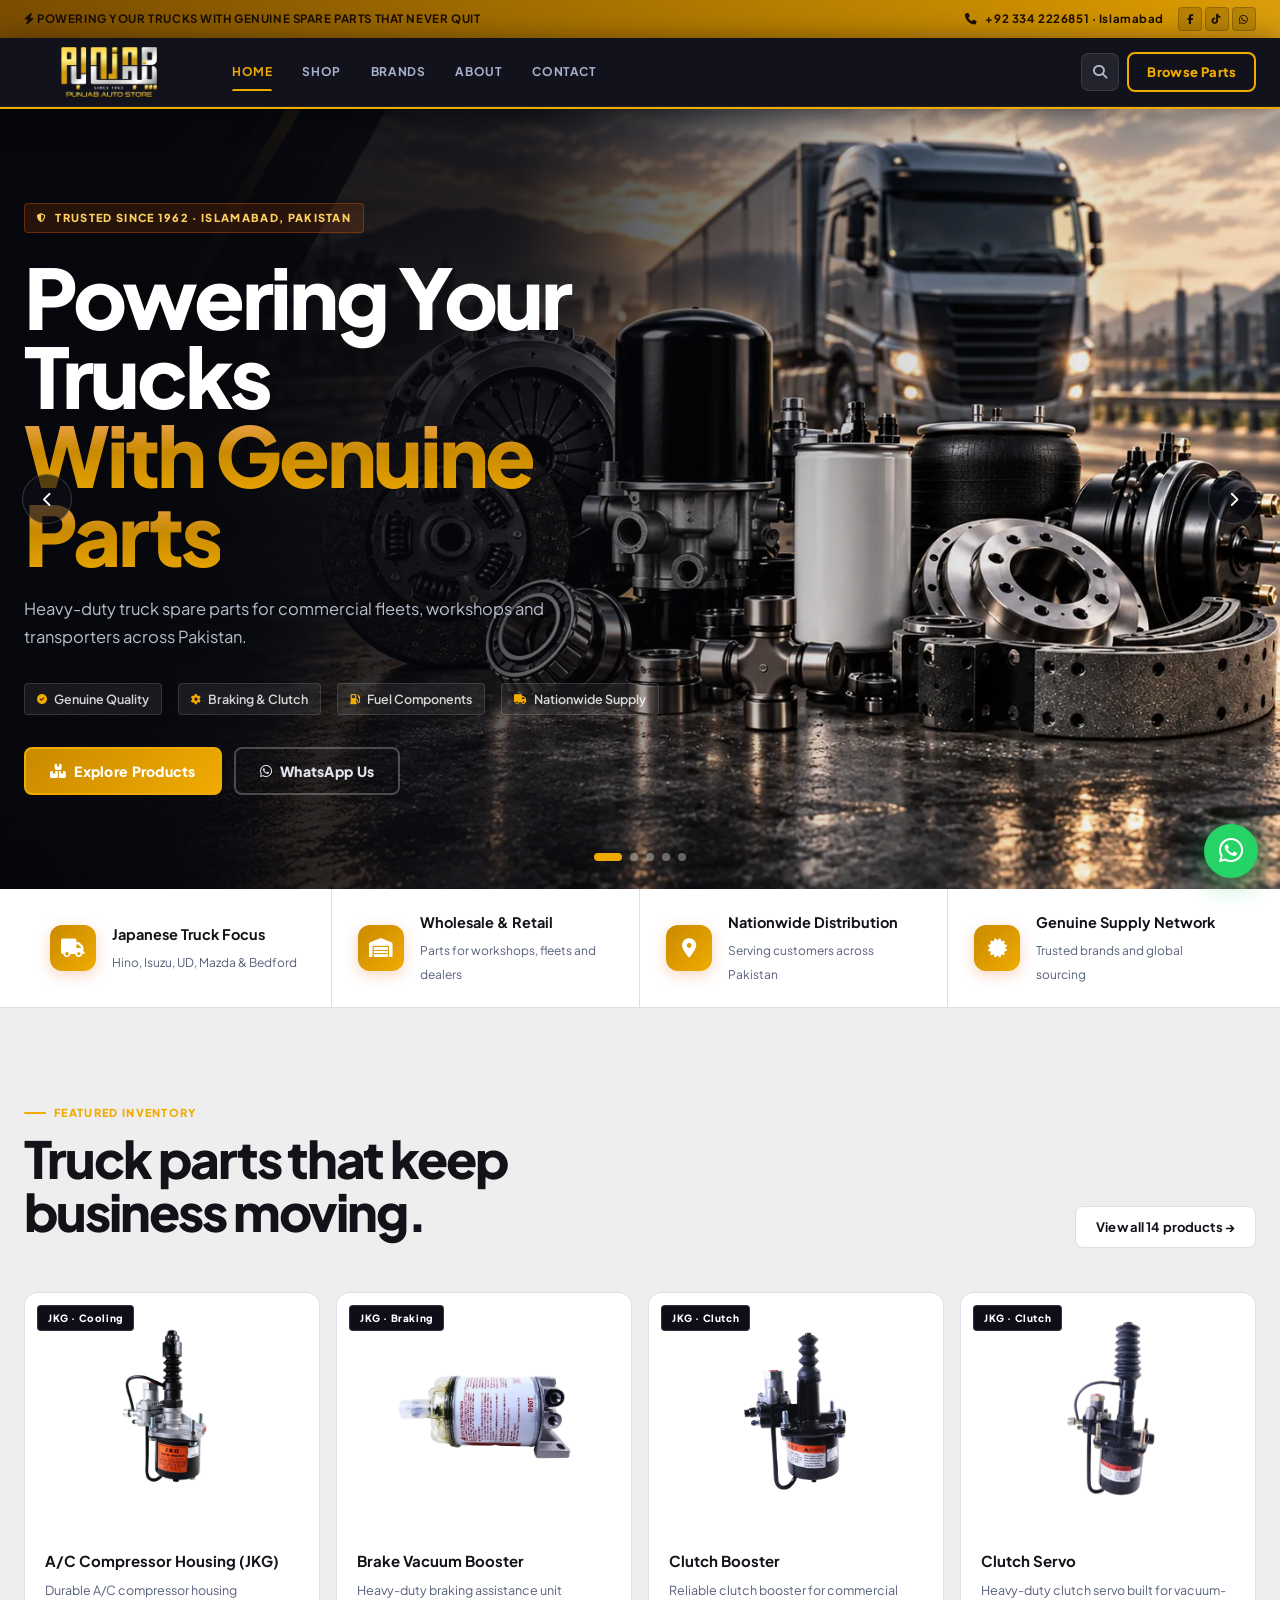
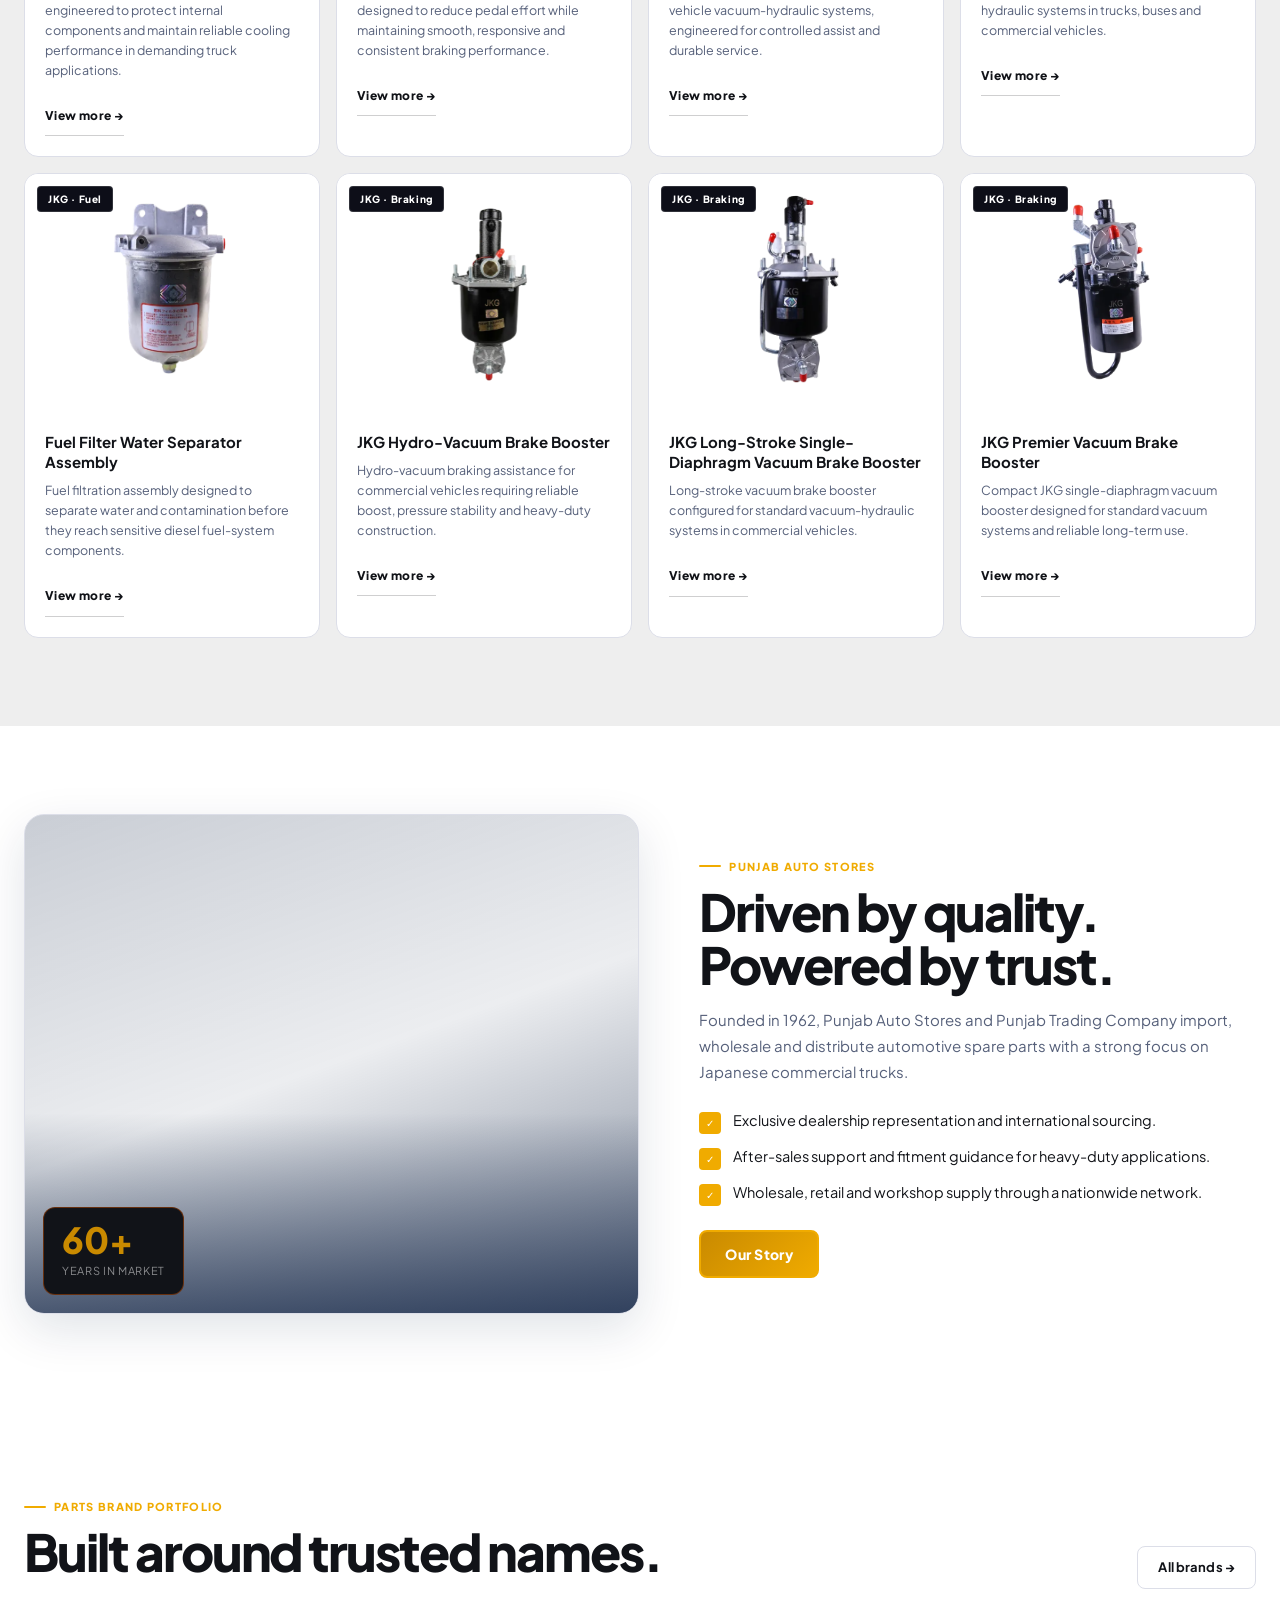
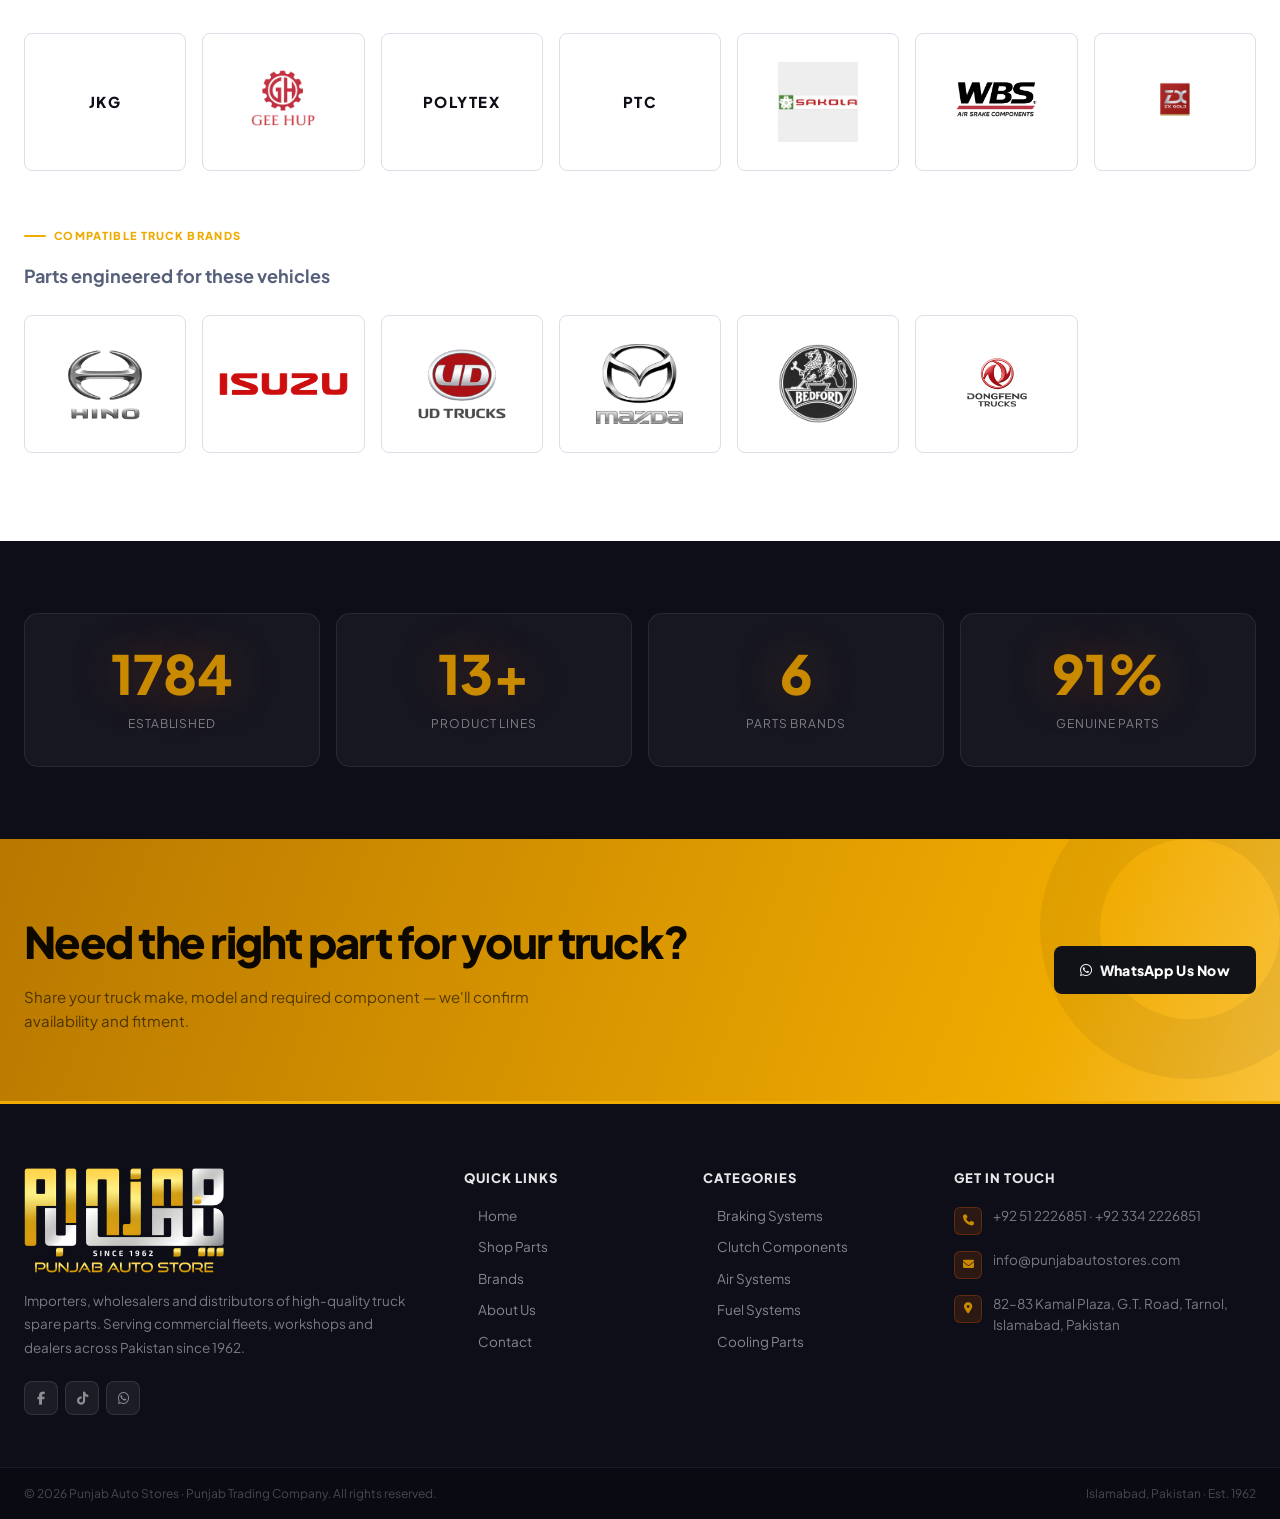
==== commit 3c3ffbcc: "QA pass before client demo: mobile layout, speed, SEO, broken characters - Fix double-encoded charac" ====
--- a/index.html
+++ b/index.html
@@ -1,11 +1,11 @@
-<!doctype html><html lang="en"><head><meta charset="utf-8"><meta name="viewport" content="width=device-width,initial-scale=1"><meta name="description" content="Punjab Auto Stores — truck spare parts, braking, clutch, air-system and fuel components in Pakistan."><title>Punjab Auto Stores | Heavy-Duty Truck Parts</title><link rel="preconnect" href="https://fonts.googleapis.com"><link rel="preconnect" href="https://fonts.gstatic.com" crossorigin><link rel="stylesheet" href="assets/styles.css"><link rel="stylesheet" href="https://cdnjs.cloudflare.com/ajax/libs/font-awesome/6.5.1/css/all.min.css"></head><body>
-<div class="topbar"><div class="container"><span><i class="fas fa-bolt"></i> POWERING YOUR TRUCKS WITH GENUINE SPARE PARTS THAT NEVER QUIT</span><div class="topbar-right"><span class="topbar-phone"><i class="fas fa-phone"></i> +92 334 2226851 · Islamabad</span><div class="topbar-social"><a class="soc-fb" href="#" target="_blank" aria-label="Facebook"><i class="fab fa-facebook-f"></i></a><a class="soc-ig" href="#" target="_blank" aria-label="Instagram"><i class="fab fa-instagram"></i></a><a class="soc-tt" href="#" target="_blank" aria-label="TikTok"><i class="fab fa-tiktok"></i></a><a class="soc-wa" href="https://wa.me/923342226851" target="_blank" aria-label="WhatsApp"><i class="fab fa-whatsapp"></i></a></div></div></div></div>
+<!doctype html><html lang="en"><head><meta charset="utf-8"><meta name="viewport" content="width=device-width,initial-scale=1"><title>Punjab Auto Stores | Heavy-Duty Truck Parts</title><meta name="description" content="Punjab Auto Stores, Islamabad: importers and wholesalers of genuine heavy-duty truck spare parts since 1962. Braking, clutch, air, fuel and cooling parts."><link rel="canonical" href="https://punjab-auto-stores.vercel.app/"><meta property="og:type" content="website"><meta property="og:site_name" content="Punjab Auto Stores"><meta property="og:title" content="Punjab Auto Stores | Heavy-Duty Truck Parts"><meta property="og:description" content="Punjab Auto Stores, Islamabad: importers and wholesalers of genuine heavy-duty truck spare parts since 1962. Braking, clutch, air, fuel and cooling parts."><meta property="og:url" content="https://punjab-auto-stores.vercel.app/"><meta property="og:image" content="https://punjab-auto-stores.vercel.app/assets/og-image.jpg"><meta name="twitter:card" content="summary_large_image"><link rel="icon" href="favicon.ico" sizes="any"><link rel="icon" type="image/png" sizes="32x32" href="favicon-32x32.png"><link rel="apple-touch-icon" href="apple-touch-icon.png"><meta name="theme-color" content="#0b0c14"><link rel="preconnect" href="https://fonts.googleapis.com"><link rel="preconnect" href="https://fonts.gstatic.com" crossorigin><link rel="stylesheet" href="assets/styles.css"><link rel="stylesheet" href="https://cdnjs.cloudflare.com/ajax/libs/font-awesome/6.5.1/css/all.min.css"></head><body>
+<div class="topbar"><div class="container"><span><i class="fas fa-bolt"></i> POWERING YOUR TRUCKS WITH GENUINE SPARE PARTS THAT NEVER QUIT</span><div class="topbar-right"><span class="topbar-phone"><i class="fas fa-phone"></i> +92 334 2226851 · Islamabad</span><div class="topbar-social"><a class="soc-fb" href="https://www.facebook.com/people/Punjabautostore/61579402466483/" rel="noopener" target="_blank" aria-label="Facebook"><i class="fab fa-facebook-f"></i></a><a class="soc-tt" href="https://www.tiktok.com/@punjabautostore1" rel="noopener" target="_blank" aria-label="TikTok"><i class="fab fa-tiktok"></i></a><a class="soc-wa" href="https://wa.me/923342226851" target="_blank" aria-label="WhatsApp"><i class="fab fa-whatsapp"></i></a></div></div></div></div>
 <header class="header"><div class="container header-inner"><a class="brand" href="index.html"><img src="assets/logo.webp" alt="Punjab Auto Stores"></a><nav class="menu"><a class="active" href="index.html">Home</a><a href="shop.html">Shop</a><a href="brands.html">Brands</a><a href="about.html">About</a><a href="contact.html">Contact</a></nav><div class="header-actions"><button class="search-btn" id="searchToggle" onclick="toggleSearch()" aria-label="Search"><i class="fas fa-search"></i></button><a class="nav-cta" href="shop.html">Browse Parts</a><button class="hamb" aria-label="Menu">☰</button></div></div><div class="search-drawer" id="searchDrawer"><div class="container"><div class="header-search"><i class="fas fa-search si"></i><input type="text" id="headerSearch" class="hsearch-input" placeholder="Search brake boosters, air dryers, clutch parts..."><button class="hsearch-btn" onclick="goSearch()">Search</button></div></div></div></header>
 
 <main>
 <section class="hero-slider">
 
-  <div class="slide active" style="background-image:url('assets/images/slides/slide-1.png')">
+  <div class="slide active" style="background-image:url('assets/images/slides/slide-1.webp')">
     <div class="container slide-inner">
       <div class="slide-content">
         <div class="hero-tag"><i class="fas fa-shield-halved"></i> TRUSTED SINCE 1962 · ISLAMABAD, PAKISTAN</div>
@@ -25,11 +25,11 @@
     </div>
   </div>
 
-  <div class="slide" style="background-image:url('assets/images/slides/slide-2.png')">
+  <div class="slide" style="background-image:url('assets/images/slides/slide-2.webp')">
     <div class="container slide-inner">
       <div class="slide-content">
         <div class="hero-tag"><i class="fas fa-gear"></i> CLUTCH SYSTEMS · SINCE 1962</div>
-        <h1>Truck Clutch Parts<br><span class="gold">You Can Trust</span></h1>
+        <h2 class="slide-title">Truck Clutch Parts<br><span class="gold">You Can Trust</span></h2>
         <p>Reliable power transfer for workshops, fleets and transporters — genuine clutch components trusted across Pakistan.</p>
         <div class="slide-badges">
           <span class="slide-badge"><i class="fas fa-check-circle"></i> Genuine Quality</span>
@@ -45,11 +45,11 @@
     </div>
   </div>
 
-  <div class="slide" style="background-image:url('assets/images/slides/slide-3.png')">
+  <div class="slide" style="background-image:url('assets/images/slides/slide-3.webp')">
     <div class="container slide-inner">
       <div class="slide-content">
         <div class="hero-tag"><i class="fas fa-wind"></i> AIR SYSTEMS · SINCE 1962</div>
-        <h1>Dependable<br><span class="gold">Truck Air Systems</span></h1>
+        <h2 class="slide-title">Dependable<br><span class="gold">Truck Air Systems</span></h2>
         <p>Genuine parts for superior braking performance, reliability and uptime on every journey across Pakistan.</p>
         <div class="slide-badges">
           <span class="slide-badge"><i class="fas fa-shield-halved"></i> Heavy Duty</span>
@@ -65,11 +65,11 @@
     </div>
   </div>
 
-  <div class="slide" style="background-image:url('assets/images/slides/slide-4.png')">
+  <div class="slide" style="background-image:url('assets/images/slides/slide-4.webp')">
     <div class="container slide-inner">
       <div class="slide-content">
         <div class="hero-tag"><i class="fas fa-circle-stop"></i> BRAKING SYSTEMS · SINCE 1962</div>
-        <h1>Heavy-Duty<br><span class="gold">Braking Systems</span></h1>
+        <h2 class="slide-title">Heavy-Duty<br><span class="gold">Braking Systems</span></h2>
         <p>For safer stopping and stronger roads — genuine truck braking parts for fleets, workshops and transporters.</p>
         <div class="slide-badges">
           <span class="slide-badge"><i class="fas fa-check-circle"></i> Genuine Quality</span>
@@ -85,11 +85,11 @@
     </div>
   </div>
 
-  <div class="slide" style="background-image:url('assets/images/slides/slide-5.png')">
+  <div class="slide" style="background-image:url('assets/images/slides/slide-5.webp')">
     <div class="container slide-inner">
       <div class="slide-content">
         <div class="hero-tag"><i class="fas fa-gas-pump"></i> FUEL &amp; COOLING · SINCE 1962</div>
-        <h1>Genuine Fuel &amp;<br><span class="gold">Cooling Parts</span></h1>
+        <h2 class="slide-title">Genuine Fuel &amp;<br><span class="gold">Cooling Parts</span></h2>
         <p>Cleaner performance, cooler running and long-haul reliability for heavy-duty commercial trucks.</p>
         <div class="slide-badges">
           <span class="slide-badge"><i class="fas fa-road"></i> Long-haul Ready</span>
@@ -213,6 +213,6 @@
 </section>
 </main>
 
-<footer class="footer"><div class="footer-top"><div class="container"><div class="footer-grid"><div class="footer-brand"><img src="assets/logo.webp" alt="Punjab Auto Stores"><p>Importers, wholesalers and distributors of high-quality truck spare parts. Serving commercial fleets, workshops and dealers across Pakistan since 1962.</p><div class="footer-social"><a class="soc-fb" href="#" target="_blank" aria-label="Facebook"><i class="fab fa-facebook-f"></i></a><a class="soc-ig" href="#" target="_blank" aria-label="Instagram"><i class="fab fa-instagram"></i></a><a class="soc-tt" href="#" target="_blank" aria-label="TikTok"><i class="fab fa-tiktok"></i></a><a class="soc-wa" href="https://wa.me/923342226851" target="_blank" aria-label="WhatsApp"><i class="fab fa-whatsapp"></i></a></div></div><div><h4>Quick Links</h4><div class="footer-links"><a href="index.html">Home</a><a href="shop.html">Shop Parts</a><a href="brands.html">Brands</a><a href="about.html">About Us</a><a href="contact.html">Contact</a></div></div><div><h4>Categories</h4><div class="footer-links"><a href="shop.html">Braking Systems</a><a href="shop.html">Clutch Components</a><a href="shop.html">Air Systems</a><a href="shop.html">Fuel Systems</a><a href="shop.html">Cooling Parts</a></div></div><div><h4>Get in Touch</h4><ul class="footer-contact-list"><li><span class="fc-icon"><i class="fas fa-phone"></i></span><span>+92 51 2226851 · +92 334 2226851</span></li><li><span class="fc-icon"><i class="fas fa-envelope"></i></span><a href="mailto:info@punjabautostores.com">info@punjabautostores.com</a></li><li><span class="fc-icon"><i class="fas fa-location-dot"></i></span><span>82–83 Kamal Plaza, G.T. Road, Tarnol, Islamabad, Pakistan</span></li></ul></div></div></div></div><div class="footer-bottom"><div class="container"><span>© 2026 Punjab Auto Stores · Punjab Trading Company. All rights reserved.</span><span>Islamabad, Pakistan · Est. 1962</span></div></div></footer>
+<footer class="footer"><div class="footer-top"><div class="container"><div class="footer-grid"><div class="footer-brand"><img src="assets/logo.webp" alt="Punjab Auto Stores"><p>Importers, wholesalers and distributors of high-quality truck spare parts. Serving commercial fleets, workshops and dealers across Pakistan since 1962.</p><div class="footer-social"><a class="soc-fb" href="https://www.facebook.com/people/Punjabautostore/61579402466483/" rel="noopener" target="_blank" aria-label="Facebook"><i class="fab fa-facebook-f"></i></a><a class="soc-tt" href="https://www.tiktok.com/@punjabautostore1" rel="noopener" target="_blank" aria-label="TikTok"><i class="fab fa-tiktok"></i></a><a class="soc-wa" href="https://wa.me/923342226851" target="_blank" aria-label="WhatsApp"><i class="fab fa-whatsapp"></i></a></div></div><div><h4>Quick Links</h4><div class="footer-links"><a href="index.html">Home</a><a href="shop.html">Shop Parts</a><a href="brands.html">Brands</a><a href="about.html">About Us</a><a href="contact.html">Contact</a></div></div><div><h4>Categories</h4><div class="footer-links"><a href="shop.html?cat=Braking">Braking Systems</a><a href="shop.html?cat=Clutch">Clutch Components</a><a href="shop.html?cat=Air+System">Air Systems</a><a href="shop.html?cat=Fuel">Fuel Systems</a><a href="shop.html?cat=Cooling">Cooling Parts</a></div></div><div><h4>Get in Touch</h4><ul class="footer-contact-list"><li><span class="fc-icon"><i class="fas fa-phone"></i></span><span>+92 51 2226851 · +92 334 2226851</span></li><li><span class="fc-icon"><i class="fas fa-envelope"></i></span><a href="mailto:info@punjabautostores.com">info@punjabautostores.com</a></li><li><span class="fc-icon"><i class="fas fa-location-dot"></i></span><span>82–83 Kamal Plaza, G.T. Road, Tarnol, Islamabad, Pakistan</span></li></ul></div></div></div></div><div class="footer-bottom"><div class="container"><span>© 2026 Punjab Auto Stores · Punjab Trading Company. All rights reserved.</span><span>Islamabad, Pakistan · Est. 1962</span></div></div></footer>
 <a class="whatsapp" href="https://wa.me/923342226851" target="_blank" aria-label="WhatsApp"><i class="fab fa-whatsapp"></i></a>
 <script src="assets/app.js"></script></body></html>
--- a/assets/styles.css
+++ b/assets/styles.css
@@ -1,7 +1,7 @@
 @import url('https://fonts.googleapis.com/css2?family=Plus+Jakarta+Sans:ital,wght@0,300;0,400;0,500;0,600;0,700;0,800&display=swap');
 
 :root{
-  --bg:#f0f1f5;--surface:#f7f8fc;--surface2:#fff;
+  --bg:#eeeeee;--surface:#f5f5f5;--surface2:#fff;
   --text:#111318;--muted:#56607a;
   --accent:#f0ab00;--accent2:#c98a00;--accent3:#ffd060;--accent-dim:rgba(212,149,0,.1);
   --navy:#0d0e18;--navy2:#161824;--navy3:#1e2030;
@@ -183,6 +183,8 @@
 .btn-primary:hover{transform:translateY(-3px);box-shadow:0 14px 36px rgba(232,93,4,.4)}
 .btn-secondary{border-color:rgba(255,255,255,.25);background:transparent;color:#e0e4ee}
 .btn-secondary:hover{transform:translateY(-3px);border-color:rgba(255,255,255,.5);background:rgba(255,255,255,.07);box-shadow:0 8px 26px rgba(0,0,0,.3)}
+.detail .btn-secondary{background:var(--navy);color:#fff;border-color:var(--navy)}
+.detail .btn-secondary:hover{background:var(--navy2);border-color:var(--navy2);box-shadow:0 8px 26px rgba(0,0,0,.25)}
 
 
 /* ── Trust strip ── */
@@ -277,6 +279,11 @@
   transition:gap .2s,color .2s,border-color .2s;
 }
 .link:hover{gap:10px;color:var(--accent2);border-color:var(--accent2)}
+.section-head .link{
+  color:var(--text);border:1.5px solid var(--line);border-radius:var(--radius-sm);
+  padding:10px 20px;background:#fff;font-size:13px;font-weight:700;letter-spacing:.01em;
+}
+.section-head .link:hover{border-color:var(--text);color:var(--text);gap:10px;background:#fff}
 
 /* ── Logo grid ── */
 .logo-grid{grid-template-columns:repeat(7,1fr)}
@@ -317,7 +324,7 @@
 .image-panel:hover{transform:scale(1.014);box-shadow:0 28px 64px rgba(11,30,64,.18)}
 .years{
   position:absolute;bottom:18px;left:18px;z-index:2;
-  background:rgba(11,30,64,.95);backdrop-filter:blur(14px);
+  background:#111318;
   border:1px solid rgba(232,93,4,.4);border-radius:12px;padding:14px 18px;
 }
 .years strong{display:block;font-size:36px;color:var(--accent2);font-weight:800;line-height:1}
@@ -563,3 +570,32 @@
   .specrow span{padding-top:5px}
   .product-visual{height:210px}
 }
+
+/* QA fixes: one hero H1, readable text, 44px tap targets, no overflow */
+.slide-content .slide-title{font-size:clamp(44px,6.5vw,86px);line-height:.95;letter-spacing:-.04em;margin:0 0 22px;max-width:820px;font-weight:800;color:#fff}
+.whatsapp i{font-size:28px;color:#fff}
+html,body{overflow-x:clip}
+.dot{position:relative}
+.dot::after{content:'';position:absolute;inset:-14px -6px}
+.crumbs a{display:inline-block;padding:10px 2px}
+.card-body .link{padding-block:10px}
+@media(max-width:640px){
+  .about-cards{grid-template-columns:1fr}
+  .info-card{padding:22px}
+  .slide-content h1,.slide-content .slide-title{font-size:clamp(32px,9vw,44px)}
+  .topbar-social a{width:36px;height:36px;font-size:14px}
+  .topbar-phone{font-size:13px}
+  .footer-social a{width:44px;height:44px;font-size:16px}
+  .footer-links a,.footer-contact-list a{display:inline-block;padding:8px 0}
+  .contact-list a{display:inline-block;padding:8px 0}
+  .card-body{padding:14px 14px 16px}
+  .card-body h3{font-size:14.5px}
+  .card-body p{font-size:13px;display:-webkit-box;-webkit-line-clamp:3;-webkit-box-orient:vertical;overflow:hidden}
+  .product-badge{font-size:11px}
+  .menu a{padding:13px 14px;font-size:15px}
+  .hamb{width:44px;height:44px;font-size:24px}
+  .search-btn{width:44px;height:44px}
+}
+@media(max-width:380px){
+  .products{grid-template-columns:1fr}
+}
